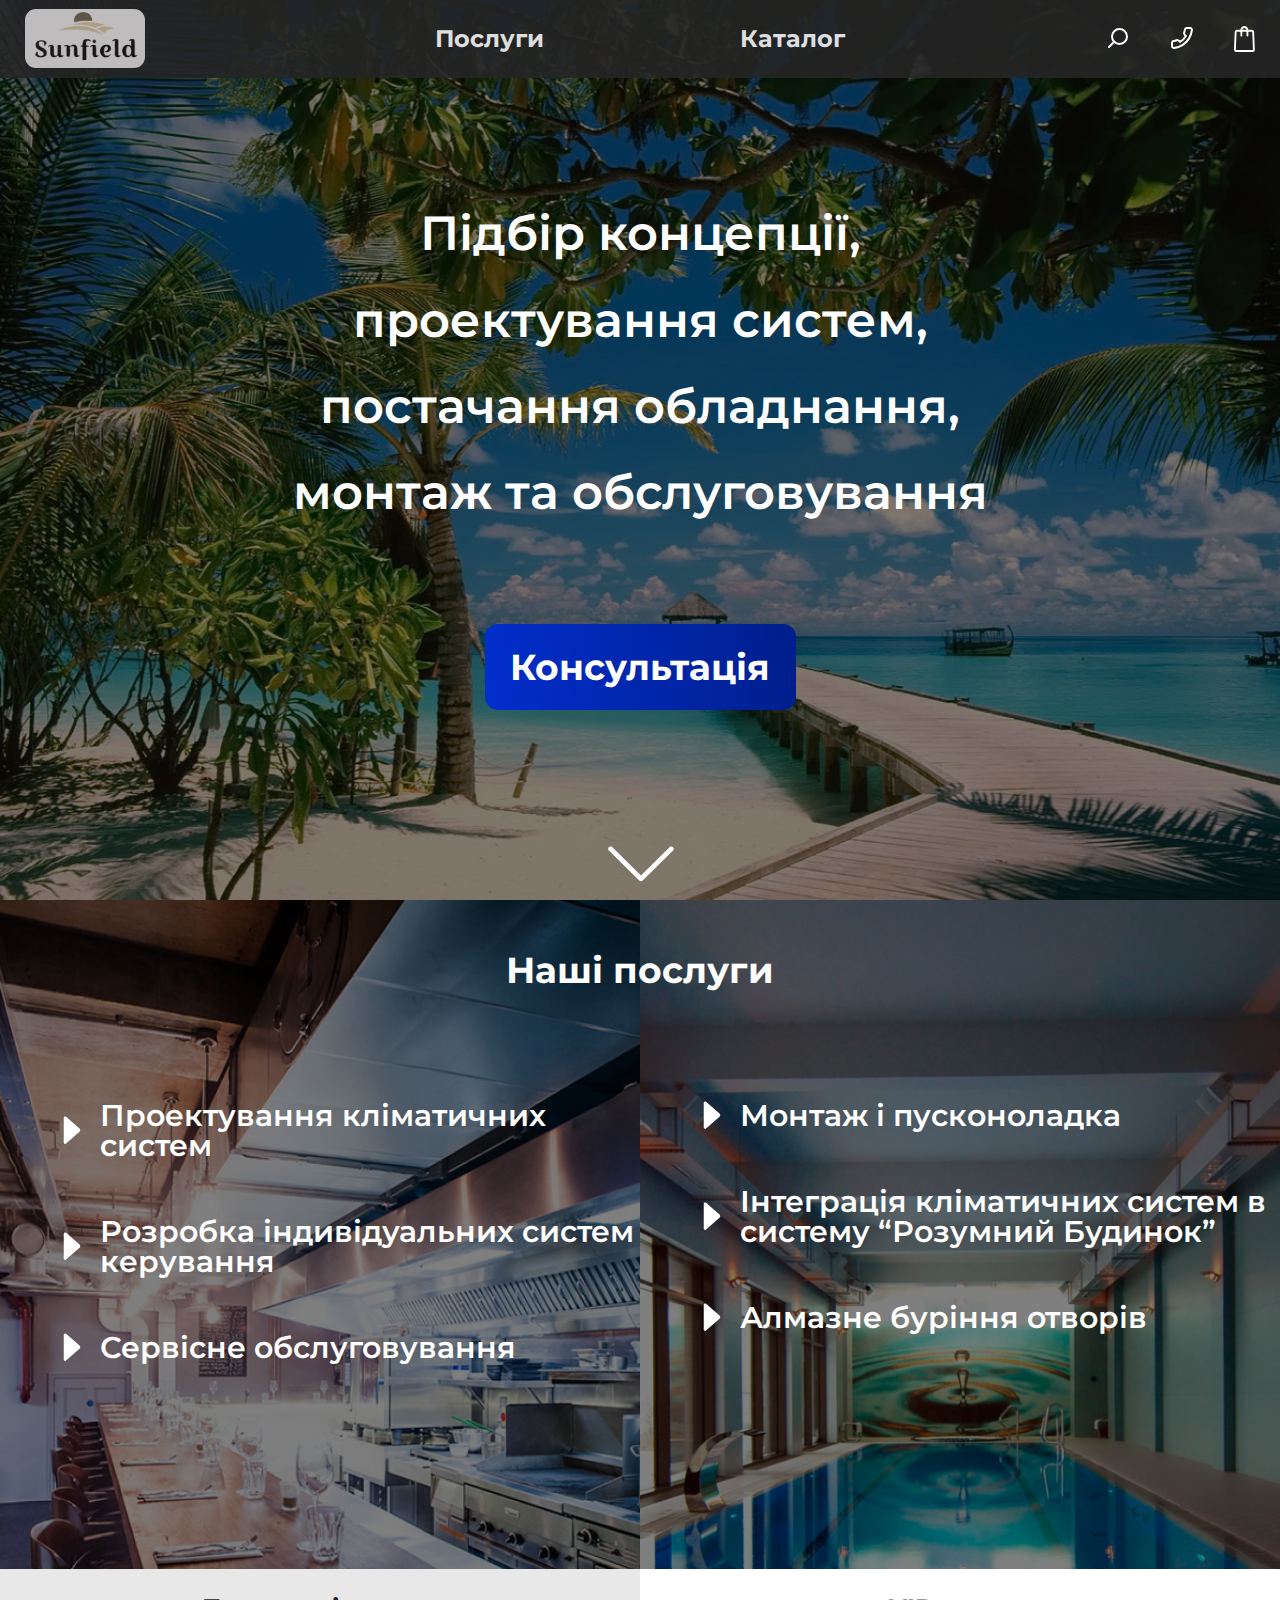
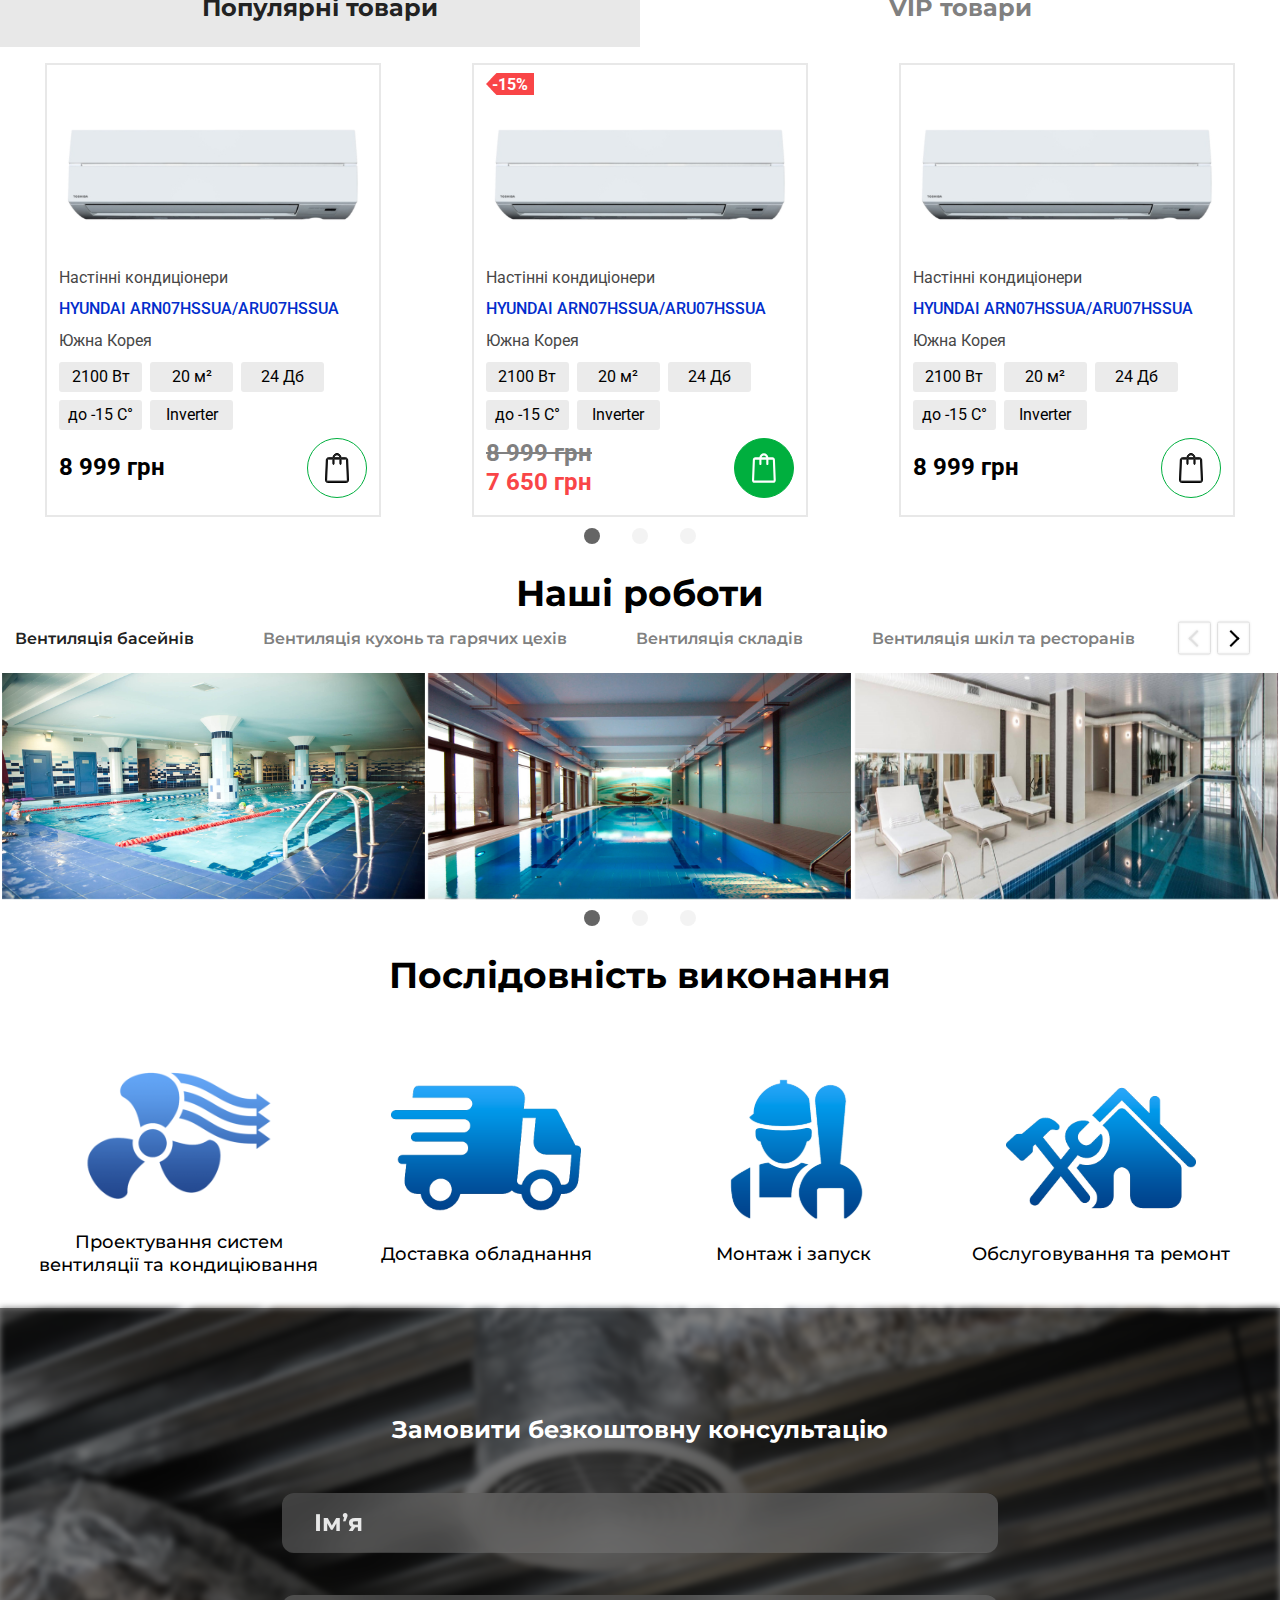
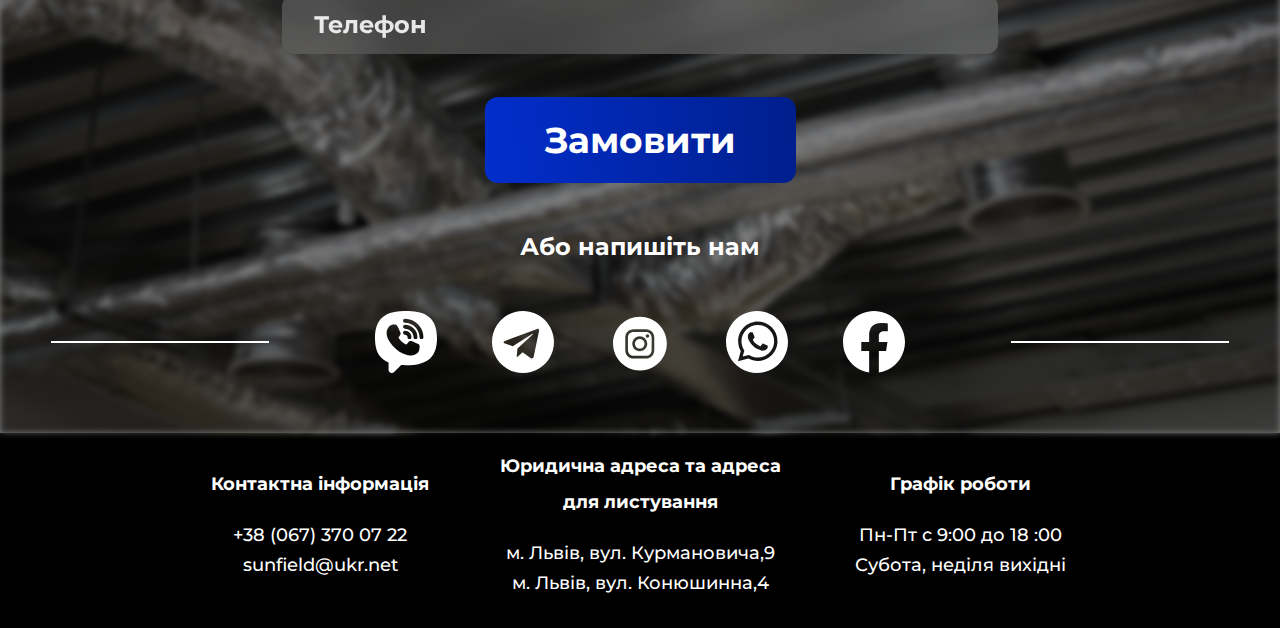
==== index.html @ 90c6f969 "first commit" ====
<!DOCTYPE html>
<html lang="en">
<head>
   <meta charset="UTF-8">
   <meta http-equiv="X-UA-Compatible" content="IE=edge">
   <meta name="viewport" content="width=device-width, initial-scale=1.0">
   <link rel="preconnect" href="https://fonts.googleapis.com">
   <link rel="preconnect" href="https://fonts.gstatic.com" crossorigin>
   <link href="https://fonts.googleapis.com/css2?family=Nunito+Sans:ital,wght@0,400;0,700;0,900;1,800&family=Roboto:wght@400;500;700&display=swap" rel="stylesheet">
   <link href="https://fonts.googleapis.com/css2?family=Montserrat:wght@500;600;700&family=Nunito+Sans:ital,wght@0,400;0,700;0,900;1,800&family=Roboto:wght@400;500;700&display=swap" rel="stylesheet">
   <link rel="stylesheet" href="https://unpkg.com/swiper@8/swiper-bundle.min.css" />
   <link href="/css/bootstrap-grid.min.css" rel="stylesheet">
   <link href="/css/main.css" rel="stylesheet">
  
   
   <title>Document</title>
</head>
<body>
  <div class="main-wrapper">
      <header class="header row no-gutters align-items-center justify-content-between">
         <div class="col">
            <div class="logo"><a href="#"><img src="/ico/logo1.svg" alt=""></a></div>
            <!-- /.logo -->
         </div>
         <!-- /.col -->
         <div class="col">
            <nav class="nav-menu">
               <ul class="menu">
                  <li class="menu-item"><a href="#">Послуги</a></li>
                  <!-- /.menu-item -->
                  <li class="menu-item"><a href="#">Каталог</a></li>
                  <!-- /.menu-item -->
               </ul>
               <!-- /.menu -->
            </nav>
            <!-- /.nav-menu -->
         </div>
         <!-- /.col -->
         <div class="col">
            <div class="icons">
               <div class="search">
                  <!-- <form action="#">
                     <img src="/ico/search_icon.svg" alt="search">
                     <input type="text" name="search" >
                     <button type="submit"><img src="/ico/search_icon.svg" alt="search"></button>
                  </form> -->
                  <img src="/ico/search_icon.svg" alt="search">
               </div>
               
               <div class="phone-link">
                  <img src="/ico/phone_icon.svg" alt="phone" class="img-phone">
                  <div class="phone-info">
                     <a href="tel:+3800673700722">+380 (067) 370 07 22</a>
                     <a href="mailto:sunfield@ukr.net">sunfield@ukr.net</a>
                     <p>м. Львів, вул. Конюшинна 4</p>
                  </div>
               </div> 
               <a href="#"><img src="/ico/shopping_bag_2 (2).svg" alt="bag"></a>
               
            </div>
            <!-- /.icons -->
         </div>
         <!-- /.col -->
        
      </header><!-- /.row align-items-center justify-content-between -->
      <main class="main-block">
         <section class="section1 row no-gutters  justify-content-center">
               <div class="col-12 col-lg-7 block">
                  <h1>Підбір концепції, проектування систем, постачання обладнання, монтаж та обслуговування</h1>
                  <a href="#" id="consult"><button class="btn-blue">Консультація</button>
                     <!-- /.btn-consult --></a>
                  <a href="#" class="arrow"><img src="/ico/arrows_navigation_forward.svg" alt="arrow"></a>
               </div>
               <!-- /.col col-md-6 -->
         </section>
         <section class="section2">
            <div class="row justify-content-center">
               <h2>Наші послуги</h2>
            </div>
            <div class="row no-gutters">
               <div class="col-md-6">
                  <div class="block">
                     <p>Проектування кліматичних систем</p>
                  </div>
                  <div class="block">
                     <p>Розробка індивідуальних систем керування</p>
                  </div>
                  <div class="block">
                     <p>Сервісне обслуговування</p>
                  </div>
               </div>
               <div class="col-md-6">
                  <div class="block">
                     <p>Монтаж і пусконоладка</p>
                  </div>
                  <div class="block">
                     <p>Інтеграція кліматичних систем в систему “Розумний Будинок”</p>
                  </div>
                  <div class="block">
                     <p>Алмазне буріння отворів</p>
                  </div>
               </div>
            </div>
         </section>
         <!--section-slider_product-->
         <section class="section-slider_product">
            <div class="row no-gutters">
               <div class="col-6">
                  <div class="block tabs-slider  _active" data-tab="0">Популярні товари</div>
               </div>
               <div class="col-6">
                  <div class="block tabs-slider" data-tab="1">VIP товари</div>
               </div>
            </div>
            <div class="row no-gutters">
               <div class="col-12">
                     <div  id="slider-pop_product" class="tab-content _active">
                        <div class="slider-product swiper">
                           <div class="swiper-wrapper">
                              <div class="swiper-slide">
                                 <div class="block-product">
                                    <div class="image">
                                       <img src="/img/Rectangle 66.svg" alt="product" class="product-image">
                                       <img src="/img/Rectangle 66hover.svg" alt="product" class="hover-image">
                                    </div>
                                    <!-- /.image -->
                                    <div class="category"><p>Настінні кондиціонери</p></div>
                                    <!-- /.category -->
                                    <a href="#" class="name"><p>HYUNDAI ARN07HSSUA/ARU07HSSUA</p></a>
                                    <!-- /.name -->
                                    <div class="cuntry"><p>Южна Корея</p></div>
                                    <!-- /.cuntry -->
                                    <div class="parametrs">
                                       <div class="param-items"><span>2100 Вт</span></div>
                                       <!-- /.param-items -->
                                       <div class="param-items"><span>20 м²</span></div>
                                       <!-- /.param-items -->
                                       <div class="param-items"><span>24 Дб</span></div>
                                       <!-- /.param-items -->
                                       <div class="param-items"><span>до -15 С°</span></div>
                                       <!-- /.param-items -->
                                       <div class="param-items"><span>Inverter</span></div>
                                       <!-- /.param-items -->
                                    </div>
                                    <!-- /.parametrs -->
                                    <div class="block-product_bottom">
                                       <div class="price"><span>8 999 грн</span></div>
                                       <!-- /.price -->
                                       <div class="cart"><img src="/ico/shopping_bag_2.svg" alt="cart"></div>
                                       <!-- /.cart -->
                                    </div>
                                    <!-- /.block-product_bottom -->
                                 </div>
                                 <!-- /.block-product -->
                              </div>
                              <div class="swiper-slide">
                                 <div class="block-product">
                                    <div class="image">
                                       <img src="/img/Rectangle 66.svg" alt="product" class="product-image">
                                       <img src="/img/Rectangle 66hover.svg" alt="product" class="hover-image">
                                    </div>
                                    <!-- /.image -->
                                    <div class="category"><p>Настінні кондиціонери</p></div>
                                    <!-- /.category -->
                                    <a href="#" class="name"><p>HYUNDAI ARN07HSSUA/ARU07HSSUA</p></a>
                                    <!-- /.name -->
                                    <div class="cuntry"><p>Южна Корея</p></div>
                                    <!-- /.cuntry -->
                                    <div class="parametrs">
                                       <div class="param-items"><span>2100 Вт</span></div>
                                       <!-- /.param-items -->
                                       <div class="param-items"><span>20 м²</span></div>
                                       <!-- /.param-items -->
                                       <div class="param-items"><span>24 Дб</span></div>
                                       <!-- /.param-items -->
                                       <div class="param-items"><span>до -15 С°</span></div>
                                       <!-- /.param-items -->
                                       <div class="param-items"><span>Inverter</span></div>
                                       <!-- /.param-items -->
                                    </div>
                                    <!-- /.parametrs -->
                                    <div class="block-product_bottom">
                                       <div class="price"><span class="old-price">8 999 грн</span>
                                          <span class="new-price">7 650 грн</span></div>
                                       <!-- /.price -->
                                       <div class="cart"  style="background: #00AF3E;"><img src="/ico/shopping_bag_2 (2).svg" alt="cart"></div>
                                       <!-- /.cart -->
                                    </div>
                                    <!-- /.block-product_bottom -->
                                    <div class="label-sale">-15%</div>
                                 </div>
                                 <!-- /.block-product -->
                              </div>
                              <div class="swiper-slide">
                                 <div class="block-product">
                                    <div class="image">
                                       <img src="/img/Rectangle 66.svg" alt="product" class="product-image">
                                       <img src="/img/Rectangle 66hover.svg" alt="product" class="hover-image">
                                    </div>
                                    <!-- /.image -->
                                    <div class="category"><p>Настінні кондиціонери</p></div>
                                    <!-- /.category -->
                                    <a href="#" class="name"><p>HYUNDAI ARN07HSSUA/ARU07HSSUA</p></a>
                                    <!-- /.name -->
                                    <div class="cuntry"><p>Южна Корея</p></div>
                                    <!-- /.cuntry -->
                                    <div class="parametrs">
                                       <div class="param-items"><span>2100 Вт</span></div>
                                       <!-- /.param-items -->
                                       <div class="param-items"><span>20 м²</span></div>
                                       <!-- /.param-items -->
                                       <div class="param-items"><span>24 Дб</span></div>
                                       <!-- /.param-items -->
                                       <div class="param-items"><span>до -15 С°</span></div>
                                       <!-- /.param-items -->
                                       <div class="param-items"><span>Inverter</span></div>
                                       <!-- /.param-items -->
                                    </div>
                                    <!-- /.parametrs -->
                                    <div class="block-product_bottom">
                                       <div class="price"><span>8 999 грн</span></div>
                                       <!-- /.price -->
                                       <div class="cart"><img src="/ico/shopping_bag_2.svg" alt="cart"></div>
                                       <!-- /.cart -->
                                    </div>
                                    <!-- /.block-product_bottom -->
                                 </div>
                                 <!-- /.block-product -->
                              </div>
                              <div class="swiper-slide">
                                 <div class="block-product">
                                    <div class="image">
                                       <img src="/img/Rectangle 66.svg" alt="product" class="product-image">
                                       <img src="/img/Rectangle 66hover.svg" alt="product" class="hover-image">
                                    </div>
                                    <!-- /.image -->
                                    <div class="category"><p>Настінні кондиціонери</p></div>
                                    <!-- /.category -->
                                    <a href="#" class="name"><p>HYUNDAI ARN07HSSUA/ARU07HSSUA</p></a>
                                    <!-- /.name -->
                                    <div class="cuntry"><p>Южна Корея</p></div>
                                    <!-- /.cuntry -->
                                    <div class="parametrs">
                                       <div class="param-items"><span>2100 Вт</span></div>
                                       <!-- /.param-items -->
                                       <div class="param-items"><span>20 м²</span></div>
                                       <!-- /.param-items -->
                                       <div class="param-items"><span>24 Дб</span></div>
                                       <!-- /.param-items -->
                                       <div class="param-items"><span>до -15 С°</span></div>
                                       <!-- /.param-items -->
                                       <div class="param-items"><span>Inverter</span></div>
                                       <!-- /.param-items -->
                                    </div>
                                    <!-- /.parametrs -->
                                    <div class="block-product_bottom">
                                       <div class="price"><span class="old-price">8 999 грн</span>
                                          <span class="new-price">7 650 грн</span></div>
                                       <!-- /.price -->
                                       <div class="cart"  style="background: #00AF3E;"><img src="/ico/shopping_bag_2 (2).svg" alt="cart"></div>
                                       <!-- /.cart -->
                                    </div>
                                    <!-- /.block-product_bottom -->
                                    <div class="label-sale">-15%</div>
                                 </div>
                                 <!-- /.block-product -->
                              </div>
                              <div class="swiper-slide">
                                 <div class="block-product">
                                    <div class="image">
                                       <img src="/img/Rectangle 66.svg" alt="product" class="product-image">
                                       <img src="/img/Rectangle 66hover.svg" alt="product" class="hover-image">
                                    </div>
                                    <!-- /.image -->
                                    <div class="category"><p>Настінні кондиціонери</p></div>
                                    <!-- /.category -->
                                    <a href="#" class="name"><p>HYUNDAI ARN07HSSUA/ARU07HSSUA</p></a>
                                    <!-- /.name -->
                                    <div class="cuntry"><p>Южна Корея</p></div>
                                    <!-- /.cuntry -->
                                    <div class="parametrs">
                                       <div class="param-items"><span>2100 Вт</span></div>
                                       <!-- /.param-items -->
                                       <div class="param-items"><span>20 м²</span></div>
                                       <!-- /.param-items -->
                                       <div class="param-items"><span>24 Дб</span></div>
                                       <!-- /.param-items -->
                                       <div class="param-items"><span>до -15 С°</span></div>
                                       <!-- /.param-items -->
                                       <div class="param-items"><span>Inverter</span></div>
                                       <!-- /.param-items -->
                                    </div>
                                    <!-- /.parametrs -->
                                    <div class="block-product_bottom">
                                       <div class="price"><span>8 999 грн</span></div>
                                       <!-- /.price -->
                                       <div class="cart"><img src="/ico/shopping_bag_2.svg" alt="cart"></div>
                                       <!-- /.cart -->
                                    </div>
                                    <!-- /.block-product_bottom -->
                                 </div>
                                 <!-- /.block-product -->
                              </div>
                              <div class="swiper-slide">
                                 <div class="block-product">
                                    <div class="image">
                                       <img src="/img/Rectangle 66.svg" alt="product" class="product-image">
                                       <img src="/img/Rectangle 66hover.svg" alt="product" class="hover-image">
                                    </div>
                                    <!-- /.image -->
                                    <div class="category"><p>Настінні кондиціонери</p></div>
                                    <!-- /.category -->
                                    <a href="#" class="name"><p>HYUNDAI ARN07HSSUA/ARU07HSSUA</p></a>
                                    <!-- /.name -->
                                    <div class="cuntry"><p>Южна Корея</p></div>
                                    <!-- /.cuntry -->
                                    <div class="parametrs">
                                       <div class="param-items"><span>2100 Вт</span></div>
                                       <!-- /.param-items -->
                                       <div class="param-items"><span>20 м²</span></div>
                                       <!-- /.param-items -->
                                       <div class="param-items"><span>24 Дб</span></div>
                                       <!-- /.param-items -->
                                       <div class="param-items"><span>до -15 С°</span></div>
                                       <!-- /.param-items -->
                                       <div class="param-items"><span>Inverter</span></div>
                                       <!-- /.param-items -->
                                    </div>
                                    <!-- /.parametrs -->
                                    <div class="block-product_bottom">
                                       <div class="price"><span class="old-price">8 999 грн</span>
                                          <span class="new-price">7 650 грн</span></div>
                                       <!-- /.price -->
                                       <div class="cart"  style="background: #00AF3E;"><img src="/ico/shopping_bag_2 (2).svg" alt="cart"></div>
                                       <!-- /.cart -->
                                    </div>
                                    <!-- /.block-product_bottom -->
                                    <div class="label-sale">-15%</div>
                                 </div>
                                 <!-- /.block-product -->
                              </div>
                              <div class="swiper-slide">
                                 <div class="block-product">
                                    <div class="image">
                                       <img src="/img/Rectangle 66.svg" alt="product" class="product-image">
                                       <img src="/img/Rectangle 66hover.svg" alt="product" class="hover-image">
                                    </div>
                                    <!-- /.image -->
                                    <div class="category"><p>Настінні кондиціонери</p></div>
                                    <!-- /.category -->
                                    <a href="#" class="name"><p>HYUNDAI ARN07HSSUA/ARU07HSSUA</p></a>
                                    <!-- /.name -->
                                    <div class="cuntry"><p>Южна Корея</p></div>
                                    <!-- /.cuntry -->
                                    <div class="parametrs">
                                       <div class="param-items"><span>2100 Вт</span></div>
                                       <!-- /.param-items -->
                                       <div class="param-items"><span>20 м²</span></div>
                                       <!-- /.param-items -->
                                       <div class="param-items"><span>24 Дб</span></div>
                                       <!-- /.param-items -->
                                       <div class="param-items"><span>до -15 С°</span></div>
                                       <!-- /.param-items -->
                                       <div class="param-items"><span>Inverter</span></div>
                                       <!-- /.param-items -->
                                    </div>
                                    <!-- /.parametrs -->
                                    <div class="block-product_bottom">
                                       <div class="price"><span>8 999 грн</span></div>
                                       <!-- /.price -->
                                       <div class="cart"><img src="/ico/shopping_bag_2.svg" alt="cart"></div>
                                       <!-- /.cart -->
                                    </div>
                                    <!-- /.block-product_bottom -->
                                 </div>
                                 <!-- /.block-product -->
                              </div>
                              <div class="swiper-slide">
                                 <div class="block-product">
                                    <div class="image">
                                       <img src="/img/Rectangle 66.svg" alt="product" class="product-image">
                                       <img src="/img/Rectangle 66hover.svg" alt="product" class="hover-image">
                                    </div>
                                    <!-- /.image -->
                                    <div class="category"><p>Настінні кондиціонери</p></div>
                                    <!-- /.category -->
                                    <a href="#" class="name"><p>HYUNDAI ARN07HSSUA/ARU07HSSUA</p></a>
                                    <!-- /.name -->
                                    <div class="cuntry"><p>Южна Корея</p></div>
                                    <!-- /.cuntry -->
                                    <div class="parametrs">
                                       <div class="param-items"><span>2100 Вт</span></div>
                                       <!-- /.param-items -->
                                       <div class="param-items"><span>20 м²</span></div>
                                       <!-- /.param-items -->
                                       <div class="param-items"><span>24 Дб</span></div>
                                       <!-- /.param-items -->
                                       <div class="param-items"><span>до -15 С°</span></div>
                                       <!-- /.param-items -->
                                       <div class="param-items"><span>Inverter</span></div>
                                       <!-- /.param-items -->
                                    </div>
                                    <!-- /.parametrs -->
                                    <div class="block-product_bottom">
                                       <div class="price"><span class="old-price">8 999 грн</span>
                                          <span class="new-price">7 650 грн</span></div>
                                       <!-- /.price -->
                                       <div class="cart"  style="background: #00AF3E;"><img src="/ico/shopping_bag_2 (2).svg" alt="cart"></div>
                                       <!-- /.cart -->
                                    </div>
                                    <!-- /.block-product_bottom -->
                                    <div class="label-sale">-15%</div>
                                 </div>
                                 <!-- /.block-product -->
                              </div>
                           </div>
                           <div class="swiper-pagination"></div>
                        </div>
                        <!-- slider swiper -->
                  </div>
               </div>
               <div class="col-12">
                  <div  id="slider-vip_product" class="tab-content">
                     <div class="slider-product_vip swiper">                          
                        <div class="swiper-wrapper">
                                 <div class="swiper-slide">
                                    <div class="block-product">
                                       <div class="image">
                                          <img src="/img/Rectangle 66.svg" alt="product" class="product-image">
                                          <img src="/img/Rectangle 66hover.svg" alt="product" class="hover-image">
                                       </div>
                                       <!-- /.image -->
                                       <div class="category"><p>Настінні кондиціонери</p></div>
                                       <!-- /.category -->
                                       <a href="#" class="name"><p>HYUNDAI ARN07HSSUA/ARU07HSSUA</p></a>
                                       <!-- /.name -->
                                       <div class="cuntry"><p>Южна Корея</p></div>
                                       <!-- /.cuntry -->
                                       <div class="parametrs">
                                          <div class="param-items"><span>2100 Вт</span></div>
                                          <!-- /.param-items -->
                                          <div class="param-items"><span>20 м²</span></div>
                                          <!-- /.param-items -->
                                          <div class="param-items"><span>24 Дб</span></div>
                                          <!-- /.param-items -->
                                          <div class="param-items"><span>до -15 С°</span></div>
                                          <!-- /.param-items -->
                                          <div class="param-items"><span>Inverter</span></div>
                                          <!-- /.param-items -->
                                       </div>
                                       <!-- /.parametrs -->
                                       <div class="block-product_bottom">
                                          <div class="price"><span>8 999 грн</span></div>
                                          <!-- /.price -->
                                          <div class="cart"><img src="/ico/shopping_bag_2.svg" alt="cart"></div>
                                          <!-- /.cart -->
                                       </div>
                                       <!-- /.block-product_bottom -->
                                       <div class="label-vip">V.I.P</div>
                                    </div>
                                    <!-- /.block-product -->
                                 </div>
                                 <div class="swiper-slide">
                                    <div class="block-product">
                                       <div class="image">
                                          <img src="/img/Rectangle 66.svg" alt="product" class="product-image">
                                          <img src="/img/Rectangle 66hover.svg" alt="product" class="hover-image">
                                       </div>
                                       <!-- /.image -->
                                       <div class="category"><p>Настінні кондиціонери</p></div>
                                       <!-- /.category -->
                                       <a href="#" class="name"><p>HYUNDAI ARN07HSSUA/ARU07HSSUA</p></a>
                                       <!-- /.name -->
                                       <div class="cuntry"><p>Южна Корея</p></div>
                                       <!-- /.cuntry -->
                                       <div class="parametrs">
                                          <div class="param-items"><span>2100 Вт</span></div>
                                          <!-- /.param-items -->
                                          <div class="param-items"><span>20 м²</span></div>
                                          <!-- /.param-items -->
                                          <div class="param-items"><span>24 Дб</span></div>
                                          <!-- /.param-items -->
                                          <div class="param-items"><span>до -15 С°</span></div>
                                          <!-- /.param-items -->
                                          <div class="param-items"><span>Inverter</span></div>
                                          <!-- /.param-items -->
                                       </div>
                                       <!-- /.parametrs -->
                                       <div class="block-product_bottom">
                                          <div class="price"><span>8 999 грн</span></div>
                                          <!-- /.price -->
                                          <div class="cart"><img src="/ico/shopping_bag_2.svg" alt="cart"></div>
                                          <!-- /.cart -->
                                       </div>
                                       <!-- /.block-product_bottom -->
                                       <div class="label-vip">V.I.P</div>
                                    </div>
                                    <!-- /.block-product -->
                                 </div>
                                 <div class="swiper-slide">
                                    <div class="block-product">
                                       <div class="image">
                                          <img src="/img/Rectangle 66.svg" alt="product" class="product-image">
                                          <img src="/img/Rectangle 66hover.svg" alt="product" class="hover-image">
                                       </div>
                                       <!-- /.image -->
                                       <div class="category"><p>Настінні кондиціонери</p></div>
                                       <!-- /.category -->
                                       <a href="#" class="name"><p>HYUNDAI ARN07HSSUA/ARU07HSSUA</p></a>
                                       <!-- /.name -->
                                       <div class="cuntry"><p>Южна Корея</p></div>
                                       <!-- /.cuntry -->
                                       <div class="parametrs">
                                          <div class="param-items"><span>2100 Вт</span></div>
                                          <!-- /.param-items -->
                                          <div class="param-items"><span>20 м²</span></div>
                                          <!-- /.param-items -->
                                          <div class="param-items"><span>24 Дб</span></div>
                                          <!-- /.param-items -->
                                          <div class="param-items"><span>до -15 С°</span></div>
                                          <!-- /.param-items -->
                                          <div class="param-items"><span>Inverter</span></div>
                                          <!-- /.param-items -->
                                       </div>
                                       <!-- /.parametrs -->
                                       <div class="block-product_bottom">
                                          <div class="price"><span>8 999 грн</span></div>
                                          <!-- /.price -->
                                          <div class="cart"><img src="/ico/shopping_bag_2.svg" alt="cart"></div>
                                          <!-- /.cart -->
                                       </div>
                                       <!-- /.block-product_bottom -->
                                       <div class="label-vip">V.I.P</div>
                                    </div>
                                    <!-- /.block-product -->
                                 </div>
                                 <div class="swiper-slide">
                                    <div class="block-product">
                                       <div class="image">
                                          <img src="/img/Rectangle 66.svg" alt="product" class="product-image">
                                          <img src="/img/Rectangle 66hover.svg" alt="product" class="hover-image">
                                       </div>
                                       <!-- /.image -->
                                       <div class="category"><p>Настінні кондиціонери</p></div>
                                       <!-- /.category -->
                                       <a href="#" class="name"><p>HYUNDAI ARN07HSSUA/ARU07HSSUA</p></a>
                                       <!-- /.name -->
                                       <div class="cuntry"><p>Южна Корея</p></div>
                                       <!-- /.cuntry -->
                                       <div class="parametrs">
                                          <div class="param-items"><span>2100 Вт</span></div>
                                          <!-- /.param-items -->
                                          <div class="param-items"><span>20 м²</span></div>
                                          <!-- /.param-items -->
                                          <div class="param-items"><span>24 Дб</span></div>
                                          <!-- /.param-items -->
                                          <div class="param-items"><span>до -15 С°</span></div>
                                          <!-- /.param-items -->
                                          <div class="param-items"><span>Inverter</span></div>
                                          <!-- /.param-items -->
                                       </div>
                                       <!-- /.parametrs -->
                                       <div class="block-product_bottom">
                                          <div class="price"><span>8 999 грн</span></div>
                                          <!-- /.price -->
                                          <div class="cart"><img src="/ico/shopping_bag_2.svg" alt="cart"></div>
                                          <!-- /.cart -->
                                       </div>
                                       <!-- /.block-product_bottom -->
                                       <div class="label-vip">V.I.P</div>
                                    </div>
                                    <!-- /.block-product -->
                                 </div>
                                 <div class="swiper-slide">
                                    <div class="block-product">
                                       <div class="image">
                                          <img src="/img/Rectangle 66.svg" alt="product" class="product-image">
                                          <img src="/img/Rectangle 66hover.svg" alt="product" class="hover-image">
                                       </div>
                                       <!-- /.image -->
                                       <div class="category"><p>Настінні кондиціонери</p></div>
                                       <!-- /.category -->
                                       <a href="#" class="name"><p>HYUNDAI ARN07HSSUA/ARU07HSSUA</p></a>
                                       <!-- /.name -->
                                       <div class="cuntry"><p>Южна Корея</p></div>
                                       <!-- /.cuntry -->
                                       <div class="parametrs">
                                          <div class="param-items"><span>2100 Вт</span></div>
                                          <!-- /.param-items -->
                                          <div class="param-items"><span>20 м²</span></div>
                                          <!-- /.param-items -->
                                          <div class="param-items"><span>24 Дб</span></div>
                                          <!-- /.param-items -->
                                          <div class="param-items"><span>до -15 С°</span></div>
                                          <!-- /.param-items -->
                                          <div class="param-items"><span>Inverter</span></div>
                                          <!-- /.param-items -->
                                       </div>
                                       <!-- /.parametrs -->
                                       <div class="block-product_bottom">
                                          <div class="price"><span>8 999 грн</span></div>
                                          <!-- /.price -->
                                          <div class="cart"><img src="/ico/shopping_bag_2.svg" alt="cart"></div>
                                          <!-- /.cart -->
                                       </div>
                                       <!-- /.block-product_bottom -->
                                       <div class="label-vip">V.I.P</div>
                                    </div>
                                    <!-- /.block-product -->
                                 </div>
                                 <div class="swiper-slide">
                                    <div class="block-product">
                                       <div class="image">
                                          <img src="/img/Rectangle 66.svg" alt="product" class="product-image">
                                          <img src="/img/Rectangle 66hover.svg" alt="product" class="hover-image">
                                       </div>
                                       <!-- /.image -->
                                       <div class="category"><p>Настінні кондиціонери</p></div>
                                       <!-- /.category -->
                                       <a href="#" class="name"><p>HYUNDAI ARN07HSSUA/ARU07HSSUA</p></a>
                                       <!-- /.name -->
                                       <div class="cuntry"><p>Южна Корея</p></div>
                                       <!-- /.cuntry -->
                                       <div class="parametrs">
                                          <div class="param-items"><span>2100 Вт</span></div>
                                          <!-- /.param-items -->
                                          <div class="param-items"><span>20 м²</span></div>
                                          <!-- /.param-items -->
                                          <div class="param-items"><span>24 Дб</span></div>
                                          <!-- /.param-items -->
                                          <div class="param-items"><span>до -15 С°</span></div>
                                          <!-- /.param-items -->
                                          <div class="param-items"><span>Inverter</span></div>
                                          <!-- /.param-items -->
                                       </div>
                                       <!-- /.parametrs -->
                                       <div class="block-product_bottom">
                                          <div class="price"><span>8 999 грн</span></div>
                                          <!-- /.price -->
                                          <div class="cart"><img src="/ico/shopping_bag_2.svg" alt="cart"></div>
                                          <!-- /.cart -->
                                       </div>
                                       <!-- /.block-product_bottom -->
                                       <div class="label-vip">V.I.P</div>
                                    </div>
                                    <!-- /.block-product -->
                                 </div>
                                 <div class="swiper-slide">
                                    <div class="block-product">
                                       <div class="image">
                                          <img src="/img/Rectangle 66.svg" alt="product" class="product-image">
                                          <img src="/img/Rectangle 66hover.svg" alt="product" class="hover-image">
                                       </div>
                                       <!-- /.image -->
                                       <div class="category"><p>Настінні кондиціонери</p></div>
                                       <!-- /.category -->
                                       <a href="#" class="name"><p>HYUNDAI ARN07HSSUA/ARU07HSSUA</p></a>
                                       <!-- /.name -->
                                       <div class="cuntry"><p>Южна Корея</p></div>
                                       <!-- /.cuntry -->
                                       <div class="parametrs">
                                          <div class="param-items"><span>2100 Вт</span></div>
                                          <!-- /.param-items -->
                                          <div class="param-items"><span>20 м²</span></div>
                                          <!-- /.param-items -->
                                          <div class="param-items"><span>24 Дб</span></div>
                                          <!-- /.param-items -->
                                          <div class="param-items"><span>до -15 С°</span></div>
                                          <!-- /.param-items -->
                                          <div class="param-items"><span>Inverter</span></div>
                                          <!-- /.param-items -->
                                       </div>
                                       <!-- /.parametrs -->
                                       <div class="block-product_bottom">
                                          <div class="price"><span>8 999 грн</span></div>
                                          <!-- /.price -->
                                          <div class="cart"><img src="/ico/shopping_bag_2.svg" alt="cart"></div>
                                          <!-- /.cart -->
                                       </div>
                                       <!-- /.block-product_bottom -->
                                       <div class="label-vip">V.I.P</div>
                                    </div>
                                    <!-- /.block-product -->
                                 </div>
                                 <div class="swiper-slide">
                                    <div class="block-product">
                                       <div class="image">
                                          <img src="/img/Rectangle 66.svg" alt="product" class="product-image">
                                          <img src="/img/Rectangle 66hover.svg" alt="product" class="hover-image">
                                       </div>
                                       <!-- /.image -->
                                       <div class="category"><p>Настінні кондиціонери</p></div>
                                       <!-- /.category -->
                                       <a href="#" class="name"><p>HYUNDAI ARN07HSSUA/ARU07HSSUA</p></a>
                                       <!-- /.name -->
                                       <div class="cuntry"><p>Южна Корея</p></div>
                                       <!-- /.cuntry -->
                                       <div class="parametrs">
                                          <div class="param-items"><span>2100 Вт</span></div>
                                          <!-- /.param-items -->
                                          <div class="param-items"><span>20 м²</span></div>
                                          <!-- /.param-items -->
                                          <div class="param-items"><span>24 Дб</span></div>
                                          <!-- /.param-items -->
                                          <div class="param-items"><span>до -15 С°</span></div>
                                          <!-- /.param-items -->
                                          <div class="param-items"><span>Inverter</span></div>
                                          <!-- /.param-items -->
                                       </div>
                                       <!-- /.parametrs -->
                                       <div class="block-product_bottom">
                                          <div class="price"><span>8 999 грн</span></div>
                                          <!-- /.price -->
                                          <div class="cart"><img src="/ico/shopping_bag_2.svg" alt="cart"></div>
                                          <!-- /.cart -->
                                       </div>
                                       <!-- /.block-product_bottom -->
                                       <div class="label-vip">V.I.P</div>
                                    </div>
                                    <!-- /.block-product -->
                                 </div>
                                 
                        </div>
                        <div class="swiper-pagination"></div>
                     </div>
                     <!-- slider swiper -->
                  </div>
               </div>
            </div>
         </section>
         <!-- /.section-slider_product -->

         <!-- .section-slider_images -->
         <section class="section-slider_images">
            <div class="row no-gutters justify-content-center">
               <h2>Наші роботи</h2>
            </div>
            <div class="row">
               <div class="col-12">
                  <div class="block">
                     <div class="tabs">
                        <div class="tabs-item _active"  data-tab="0">
                           Вентиляція басейнів
                        </div>
                        <div class="tabs-item" data-tab="1">
                           Вентиляція кухонь та гарячих цехів
                        </div>
                        <div class="tabs-item" data-tab="2">
                           Вентиляція складів
                        </div>
                        <div class="tabs-item" data-tab="3">
                           Вентиляція шкіл та ресторанів
                        </div>
                     </div>                  
                     <!-- .tabs -->
                     <div class="block-arrow">
                        <div class="tabs-button-prev">
                           <div class="arrow-prev no_active"></div>
                        </div>
                        <div class="tabs-button-next">
                           <div class="arrow-next"></div>
                        </div>                          
                     </div>
                     <!-- block-arrow -->
                  </div>
                  <!-- /.block -->
               </div>
            </div>
            <!-- /.row -->
           <div class="row no-gutters justify-content-center">
              <div class="col-12">
                  <div class="slider swiper">
                     <div class="swiper-wrapper">
                        <div class="swiper-slide">
                         <img src="/img/pool 1.jpg" alt="img">  
                        </div>
                        <div class="swiper-slide">
                          <img src="/img/28_7vvz.jpg" alt="img">
                        </div>
                        <div class="swiper-slide">
                           <img src="/img/28497ba071710a227fe8f32655fee758 1.jpg" alt="img">
                        </div>
                        <div class="swiper-slide">
                           <img src="/img/pool 1.jpg" alt="img">
                        </div>
                        <div class="swiper-slide">
                           <img src="/img/28_7vvz.jpg" alt="img">
                        </div>
                        <div class="swiper-slide">
                           <img src="/img/28497ba071710a227fe8f32655fee758 1.jpg" alt="img">
                        </div>
                        <div class="swiper-slide">
                           <img src="/img/pool 1.jpg" alt="img">
                        </div>
                        <div class="swiper-slide">
                           <img src="/img/28_7vvz.jpg" alt="img">
                        </div>
                        <div class="swiper-slide">
                           <img src="/img/28497ba071710a227fe8f32655fee758 1.jpg" alt="img">
                        </div>
                        <!-- <div class="swiper-button-prev"></div>
                        <div class="swiper-button-next"></div> -->
                        
                     </div>
                     <div class="swiper-pagination"></div>
                  </div>
                  <!-- slider swiper -->
              </div>
           </div>
         </section>
         <!-- /.section-slider_images -->
         <section class="section-algoritm">
            <div class="row no-gutters justify-content-center">
               <h2>Послідовність виконання</h2>
            </div>
            <!-- /.row no-gutters -->
            <row class="row no-gutters align-items-center justify-content-between">
               <div class="col-6 col-md-3">
                  <div class="block">
                     <img src="/ico/icon_2_15.svg" alt="img1">
                     <p>Проектування систем вентиляції та кондиціювання</p>
                  </div>
                  <!-- /.block -->
               </div>
               <!-- /.col-3 col-md-6 -->
               <div class="col-6 col-md-3">
                  <div class="block">
                     <img src="/ico/pngegg 2.svg " alt="img2">
                     <p>Доставка обладнання</p>
                  </div>
                  <!-- /.block -->
               </div>
               <!-- /.col-3 col-md-6 -->
               <div class="col-6 col-md-3">
                  <div class="block">
                     <img src="/ico/ciefmontage-e1464088837346 1.svg" alt="img3">
                     <p>Монтаж і запуск</p>
                  </div>
                  <!-- /.block -->
               </div>
               <!-- /.col-3 col-md-6 -->
               <div class="col-6 col-md-3">
                  <div class="block">
                     <img src="/ico/pngegg (2) 1.svg" alt="img4">
                     <p>Обслуговування та ремонт</p>
                  </div>
                  <!-- /.block -->
               </div>
               <!-- /.col-3 col-md-6 -->
            </row>
            <!-- /.no-gutters -->
         </section>
         <!-- /.section-algoritm -->

         <section class="section-form_consult">
            <form action="#" class="consultation">
               <div class="row no-gutters  justify-content-center">
                  <div class="col-10 col-sm-6">
                     <h3>Замовити безкоштовну консультацію</h3>
                  </div>
               </div>
               <div class="row justify-content-center">
                  <div class="col-12 col-sm-7">
                     <input type="text" class="input" placeholder="Ім’я">
                  </div>
               </div>
               <div class="row justify-content-center">
                  <div class="col-12 col-sm-7">
                     <input type="text" class="input" placeholder="Телефон" onfocus="this.placeholder='+380 99 999 99 99'" id="phone">
                  </div>
               </div>
               <div class="row justify-content-center">
                  <div class="col-12 col-sm-7">
                     <input type="submit" class="btn-blue" value="Замовити">
                  </div>
               </div>
               <div class="row no-gutters  justify-content-center">
                  <h3>Або напишіть нам</h3>
               </div>
               <div class="row no-gutters justify-content-center">
                  <div class="col-12">
                     <a href="#"><img src="/ico/6622825_app_chat_social_viber_icon 1.svg" alt="soc-ico"></a>
                     <a href="#"><img src="/ico/7693324_telegram_social media_logo_messenger_icon.svg" alt="soc-ico"></a>
                     <a href="#"><img src="/ico/1161954_instagram_icon.svg" alt="soc-ico"></a>
                     <a href="#"><img src="/ico/5279121_call_chat_messenger_whatsapp_whatsapp logo_icon.svg" alt="soc-ico"></a>
                     <a href="#"><img src="/ico/5279111_network_fb_social media_facebook_facebook logo_icon 1.svg" alt="soc-ico"></a>
                  </div>
               </div>
            </form>
            <!-- /.consultation -->
           
         </section>
         <!-- /.section-form_consult -->
      </main>
      

      <footer class="footer row no-gutters align-items-center justify-content-center">
         <div class="col-7 col-md-3  block">
            
            <h3>Контактна інформація</h3><br>
            <div  class="block-info">
               <a href="tel:+380673700722">+38 (067) 370 07 22</a>
               <a href="mailto:sunfield@ukr.net">sunfield@ukr.net</a>
            </div>
            </div>
         <div class="col-7 col-md-3 block">
            <h3>Юридична адреса та адреса для листування </h3><br>
            <div class="block-info">
               <p>м. Львів, вул. Курмановича,9</p>
               <p>м. Львів, вул. Конюшинна,4</p>
            </div>
         </div>
         <div class="col-7 col-md-3 block">
            <h3>Графік роботи</h3><br>
            <div class="block-info">
               <p>Пн-Пт с 9:00 до 18 :00</p>
               <p>Субота, неділя вихідні</p>
            </div>
         </div>
      </footer>
  </div>
   <script src="/js/tabs.js"></script>   
   <script src="https://unpkg.com/swiper@8/swiper-bundle.min.js"></script>
   <script src="/js/slider.js"></script>
</body>
</html>
---- css/main.css ----
@charset "UTF-8";
/*обнуление*/
*,
*::before,
*::after {
  padding: 0;
  margin: 0;
  border: 0;
  -webkit-box-sizing: border-box;
          box-sizing: border-box;
}

a {
  text-decoration: none;
}

ul,
ol,
li {
  list-style: none;
}

img {
  vertical-align: top;
}

h1, h2, h3, h4, h5, h6 {
  font-weight: inherit;
  font-size: inherit;
}

html,
body {
  height: 100%;
  line-height: 1;
  font-size: 14px;
}

@font-face {
  font-family: 'SF Pro Display';
  src: url("/fonts/SFProDisplay-Regular.eot");
  src: local("/fonts/SF Pro Display Regular"), local("/fonts/SFProDisplay-Regular"), url("/fonts/SFProDisplay-Regular.eot?#iefix") format("embedded-opentype"), url("/fonts/SFProDisplay-Regular.woff2") format("woff2"), url("/fonts/SFProDisplay-Regular.woff") format("woff"), url("/fonts/SFProDisplay-Regular.ttf") format("truetype");
  font-weight: normal;
  font-style: normal;
}

html, body {
  height: 100%;
  line-height: 1;
}

h2 {
  font-family: 'Montserrat',sans-serif;
  font-size: 36px;
  font-style: normal;
  font-weight: 700;
  line-height: 2;
  letter-spacing: 0em;
  text-align: center;
}

.main-wrapper {
  min-height: 100%;
  display: -webkit-box;
  display: -ms-flexbox;
  display: flex;
  -webkit-box-orient: vertical;
  -webkit-box-direction: normal;
      -ms-flex-direction: column;
          flex-direction: column;
  margin: 0 auto;
  position: relative;
}

.main-block {
  -webkit-box-flex: 1;
      -ms-flex: 1 1 auto;
          flex: 1 1 auto;
  min-width: 0;
}

.row {
  margin: 0;
}

.btn-blue {
  height: 86px;
  width: 311px;
  background: linear-gradient(86.33deg, #022ECC 0%, #001F8D 98.8%);
  color: #ffffff;
  font-family: 'Montserrat', sans-serif;
  font-weight: 700;
  line-height: 2;
  border-radius: 13px;
  cursor: pointer;
}

.btn-blue:hover {
  -webkit-box-shadow: 0px 4px 7px rgba(0, 0, 0, 0.25), 0px 0px 57px rgba(5, 54, 227, 0.55), inset 0px 0px 9px rgba(0, 0, 0, 0.25);
          box-shadow: 0px 4px 7px rgba(0, 0, 0, 0.25), 0px 0px 57px rgba(5, 54, 227, 0.55), inset 0px 0px 9px rgba(0, 0, 0, 0.25);
  color: rgba(255, 255, 255, 0.5);
  -webkit-transition: all 1s ease;
  transition: all 1s ease;
}

.btn-blue:not(:hover) {
  -webkit-transition: all 1s ease;
  transition: all 1s ease;
}

/*-------------------------header--------------------------------------------*/
.header {
  font-family: 'Montserrat', sans-serif;
  min-height: 78px;
  position: absolute;
  top: 0;
  left: 0;
  background-color: rgba(37, 37, 37, 0.9);
  width: 100%;
  padding: 0 25px;
  z-index: 3;
}

.header .logo {
  width: 120px;
  height: 60px;
}

.header .logo img {
  display: block;
  width: 100%;
}

.header .nav-menu .menu {
  display: -webkit-box;
  display: -ms-flexbox;
  display: flex;
  -webkit-box-pack: justify;
      -ms-flex-pack: justify;
          justify-content: space-between;
}

.header .nav-menu .menu .menu-item a {
  font-size: 24px;
  line-height: 1.3;
  font-weight: 700;
  color: #DEDEDE;
}

.header .icons {
  display: -webkit-box;
  display: -ms-flexbox;
  display: flex;
  -webkit-box-pack: end;
      -ms-flex-pack: end;
          justify-content: flex-end;
}

.header .icons img {
  margin-left: 40px;
}

.header .icons .phone-link {
  font-size: 14px;
  font-style: normal;
  font-weight: 500;
  line-height: 1.2;
  letter-spacing: 0em;
  text-align: left;
  position: relative;
  cursor: pointer;
}

.header .icons .phone-link .phone-info {
  position: absolute;
  display: -webkit-box;
  display: -ms-flexbox;
  display: flex;
  -webkit-box-orient: vertical;
  -webkit-box-direction: normal;
      -ms-flex-direction: column;
          flex-direction: column;
  -webkit-box-pack: space-evenly;
      -ms-flex-pack: space-evenly;
          justify-content: space-evenly;
  -webkit-box-align: center;
      -ms-flex-align: center;
          align-items: center;
  width: 210px;
  height: 96px;
  color: #ffffff;
  background-color: #000000;
  border-radius: 2px;
  -webkit-transform: translate(55%, 0);
          transform: translate(55%, 0);
  right: 50%;
  margin-top: 50px;
  visibility: hidden;
  opacity: 0;
}

.header .icons .phone-link .phone-info::after {
  content: '';
  position: absolute;
  border: 0 solid transparent;
  border-width: 0px 15px 10px 15px;
  border-bottom-color: #000000;
  bottom: 100%;
  left: 50%;
  -webkit-transform: translate(-50%, 0);
          transform: translate(-50%, 0);
}

.header .icons .phone-link .phone-info a {
  color: #ffffff;
}

.header .icons .phone-link:hover .phone-info {
  visibility: visible;
  opacity: 1;
  -webkit-transition: all 1s ease;
  transition: all 1s ease;
  margin-top: 10px;
}

.header .icons .phone-link:not(:hover) .phone-info {
  -webkit-transition: all 1s ease;
  transition: all 1s ease;
}

/*------------------------------------footer---------------------------------*/
.footer {
  background-color: #000000;
  color: #ffffff;
  padding: 15px 0;
  font-size: 18px;
}

.footer .block {
  display: -webkit-box;
  display: -ms-flexbox;
  display: flex;
  -webkit-box-orient: vertical;
  -webkit-box-direction: normal;
      -ms-flex-direction: column;
          flex-direction: column;
  -webkit-box-pack: center;
      -ms-flex-pack: center;
          justify-content: center;
  -webkit-box-align: center;
      -ms-flex-align: center;
          align-items: center;
  text-align: center;
}

.footer .block .block-info {
  margin-bottom: 1rem;
}

.footer .block h3, .footer .block p, .footer .block a {
  font-family: 'Montserrat',sans-serif;
  font-weight: 700;
  line-height: 2;
}

.footer .block p, .footer .block a {
  display: block;
  font-weight: 500;
  color: #ffffff;
  line-height: 1.7;
}

/*-------------------------------------section1------------------------------*/
.section1 {
  background: #373737 url("/img/maldivi 1.jpg") 0 0/100% 100% no-repeat;
  min-height: 900px;
  position: relative;
  z-index: 2;
  color: #ffffff;
}

.section1::before {
  content: '';
  display: block;
  position: absolute;
  right: 0;
  top: 0;
  width: 100%;
  height: 100%;
  background-color: rgba(0, 0, 0, 0.5);
  z-index: 0;
}

.section1 .block {
  display: -webkit-box;
  display: -ms-flexbox;
  display: flex;
  -webkit-box-orient: vertical;
  -webkit-box-direction: normal;
      -ms-flex-direction: column;
          flex-direction: column;
  -webkit-box-pack: center;
      -ms-flex-pack: center;
          justify-content: center;
  -webkit-box-align: center;
      -ms-flex-align: center;
          align-items: center;
  position: relative;
}

.section1 .block .btn-blue {
  font-size: 36px;
  width: 311px;
  height: 86px;
}

.section1 .block .arrow {
  position: absolute;
  bottom: 0;
}

.section1 h1 {
  font-family: Montserrat;
  font-size: 48px;
  font-style: normal;
  font-weight: 600;
  line-height: 1.8;
  letter-spacing: 0em;
  text-align: center;
  margin-bottom: 88px;
}

/*-------------------------------------section2------------------------------*/
.section2 {
  background: url("/img/Rectangle 63.jpg") top left/50% 100% no-repeat, url("/img/Rectangle 64.jpg") top right/50% 100% no-repeat;
  color: #ffffff;
  font-family: 'Montserrat', sans-serif;
  position: relative;
  z-index: 3;
  min-height: 660px;
  display: -webkit-box;
  display: -ms-flexbox;
  display: flex;
  -webkit-box-orient: vertical;
  -webkit-box-direction: normal;
      -ms-flex-direction: column;
          flex-direction: column;
  padding-top: 40px;
}

.section2::before {
  content: '';
  display: block;
  position: absolute;
  right: 0;
  top: 0;
  width: 100%;
  height: 100%;
  background-color: rgba(0, 0, 0, 0.5);
  z-index: 0;
}

.section2 .row:first-child {
  margin-bottom: 100px;
  z-index: 2;
}

.section2 .row:last-child {
  margin-bottom: 150px;
  -webkit-box-flex: 1;
      -ms-flex: 1 1 auto;
          flex: 1 1 auto;
}

.section2 h2 {
  font-style: normal;
  font-weight: 700;
  line-height: 1.7;
  letter-spacing: 0em;
  text-align: center;
}

.section2 .block {
  position: relative;
  margin-bottom: 56px;
  margin-left: 50px;
}

.section2 .block::before {
  content: '';
  background: url("/ico/down_b_arrow_icon.svg") 0 0/44px 44px no-repeat;
  position: absolute;
  top: 50%;
  -webkit-transform: translateY(-50%);
          transform: translateY(-50%);
  width: 44px;
  height: 44px;
}

.section2 .block p {
  font-size: 30px;
  font-weight: 600;
  padding-left: 50px;
}

/*------------------------------section-algoritm----------------------------*/
.section-algoritm .row:last-child {
  margin: 30px 25px;
}

.section-algoritm .block {
  display: -webkit-box;
  display: -ms-flexbox;
  display: flex;
  -webkit-box-orient: vertical;
  -webkit-box-direction: normal;
      -ms-flex-direction: column;
          flex-direction: column;
  -webkit-box-pack: justify;
      -ms-flex-pack: justify;
          justify-content: space-between;
  -webkit-box-align: center;
      -ms-flex-align: center;
          align-items: center;
}

.section-algoritm .block p {
  font-family: 'Montserrat', sans-serif;
  font-size: 18px;
  font-style: normal;
  font-weight: 500;
  line-height: 1.3;
  letter-spacing: 0em;
  text-align: center;
}

.section-algoritm .block img {
  display: block;
  width: 190px;
  height: 190px;
}

/* ------------------section-form_consult-------------------------*/
.section-form_consult {
  position: relative;
  display: -webkit-box;
  display: -ms-flexbox;
  display: flex;
  -webkit-box-orient: vertical;
  -webkit-box-direction: normal;
      -ms-flex-direction: column;
          flex-direction: column;
  color: #ffffff;
  font-family: 'Montserrat', sans-serif;
  font-weight: 700;
  letter-spacing: 0em;
  font-size: 24px;
  line-height: 1.8;
  min-height: 725px;
  padding-top: 100px;
  padding-bottom: 60px;
  z-index: 2;
}

.section-form_consult::after {
  content: '';
  display: block;
  position: absolute;
  right: 0;
  top: 0;
  width: 100%;
  height: 100%;
  background: #373737 url("/img/DSC_3168_01.jpg") 0 0/100% 100% no-repeat;
  z-index: 0;
  -webkit-filter: blur(3px);
          filter: blur(3px);
}

.section-form_consult::before {
  content: '';
  display: block;
  position: absolute;
  right: 0;
  top: 0;
  width: 100%;
  height: 100%;
  background-color: rgba(0, 0, 0, 0.5);
  z-index: 1;
}

.section-form_consult > .row {
  -webkit-box-orient: vertical;
  -webkit-box-direction: normal;
      -ms-flex-direction: column;
          flex-direction: column;
}

.section-form_consult .consultation {
  display: -webkit-box;
  display: -ms-flexbox;
  display: flex;
  -webkit-box-orient: vertical;
  -webkit-box-direction: normal;
      -ms-flex-direction: column;
          flex-direction: column;
  -webkit-box-pack: justify;
      -ms-flex-pack: justify;
          justify-content: space-between;
  -webkit-box-align: center;
      -ms-flex-align: center;
          align-items: center;
  -webkit-box-align: stretch;
      -ms-flex-align: stretch;
          align-items: stretch;
  -webkit-box-flex: 1;
      -ms-flex: 1;
          flex: 1;
  z-index: 3;
}

.section-form_consult .consultation .row {
  -ms-flex-item-align: stretch;
      -ms-grid-row-align: stretch;
      align-self: stretch;
}

.section-form_consult .consultation .row div {
  text-align: center;
}

.section-form_consult .consultation .row:last-child > div {
  position: relative;
}

.section-form_consult .consultation .row:last-child > div img {
  margin: 0 24px;
  width: 62px;
  height: 62px;
}

.section-form_consult .consultation .row:last-child > div::before, .section-form_consult .consultation .row:last-child > div::after {
  content: "";
  position: absolute;
  top: 50%;
  -webkit-transform: translateY(-50%);
          transform: translateY(-50%);
  border: 1px solid #ffffff;
  width: 17%;
}

.section-form_consult .consultation .row:last-child > div::before {
  left: 4%;
}

.section-form_consult .consultation .row:last-child > div:after {
  right: 4%;
}

.section-form_consult .consultation .input {
  font-family: 'Montserrat', sans-serif;
  font-weight: 700;
  letter-spacing: 0em;
  font-size: 24px;
  line-height: 1.8;
  background: rgba(123, 123, 123, 0.5);
  -webkit-backdrop-filter: blur(19px);
          backdrop-filter: blur(19px);
  border-radius: 12px;
  padding: 8px 8px 8px 32px;
  width: 100%;
  opacity: 0.9;
  color: #ffffff;
}

.section-form_consult .consultation .input::-webkit-input-placeholder {
  color: #ffffff;
}

.section-form_consult .consultation .input:-ms-input-placeholder {
  color: #ffffff;
}

.section-form_consult .consultation .input::-ms-input-placeholder {
  color: #ffffff;
}

.section-form_consult .consultation .input::placeholder {
  color: #ffffff;
}

.section-form_consult .consultation .input:focus {
  border: none;
  outline: none;
}

.section-form_consult .consultation .input:focus::-webkit-input-placeholder {
  opacity: 0.3;
}

.section-form_consult .consultation .input:focus:-ms-input-placeholder {
  opacity: 0.3;
}

.section-form_consult .consultation .input:focus::-ms-input-placeholder {
  opacity: 0.3;
}

.section-form_consult .consultation .input:focus::placeholder {
  opacity: 0.3;
}

.section-form_consult .consultation .btn-blue {
  font-size: 36px;
}

/*----------------------section-slider_product----------------------*/
.section-slider_product .tabs-slider {
  font-family: 'Montserrat', sans-serif;
  font-style: normal;
  font-weight: 700;
  line-height: 1.7;
  letter-spacing: 0em;
  text-align: center;
  color: #808080;
  display: -webkit-box;
  display: -ms-flexbox;
  display: flex;
  -webkit-box-pack: center;
      -ms-flex-pack: center;
          justify-content: center;
  text-decoration: none;
  margin-bottom: 16px;
}

.section-slider_product .block {
  min-height: 78px;
  font-size: 24px;
  display: -webkit-box;
  display: -ms-flexbox;
  display: flex;
  -webkit-box-align: center;
      -ms-flex-align: center;
          align-items: center;
  cursor: pointer;
}

.section-slider_product .block._active {
  color: #222222;
  background: #E8E8E8;
}

.section-slider_product .tab-content {
  display: none;
}

.section-slider_product .tab-content._active {
  display: block;
}

/*------------block-product--------------------------------*/
.block-product {
  position: relative;
  font-family: 'Roboto', sans-serif;
  width: 336px;
  height: -webkit-fit-content;
  height: -moz-fit-content;
  height: fit-content;
  background: #FFFFFF;
  border: 2px solid #E8E8E8;
  padding: 12px;
  margin: 0 auto;
  cursor: pointer;
}

.block-product p {
  margin-bottom: 12px;
}

.block-product .block-product_bottom {
  display: -webkit-box;
  display: -ms-flexbox;
  display: flex;
  -webkit-box-pack: justify;
      -ms-flex-pack: justify;
          justify-content: space-between;
  -webkit-box-align: center;
      -ms-flex-align: center;
          align-items: center;
  margin-bottom: 5px;
}

.block-product .block-product_bottom .price {
  display: -webkit-box;
  display: -ms-flexbox;
  display: flex;
  -webkit-box-orient: vertical;
  -webkit-box-direction: normal;
      -ms-flex-direction: column;
          flex-direction: column;
}

.block-product .block-product_bottom .price span {
  font-size: 24px;
  font-style: normal;
  font-weight: 700;
  line-height: 1.2;
  letter-spacing: 0em;
  text-align: left;
}

.block-product .block-product_bottom .price span.old-price {
  color: #808080;
  text-decoration: line-through;
}

.block-product .block-product_bottom .price span.new-price {
  color: #F94547;
}

.block-product .block-product_bottom .cart {
  display: -webkit-box;
  display: -ms-flexbox;
  display: flex;
  -webkit-box-pack: center;
      -ms-flex-pack: center;
          justify-content: center;
  -webkit-box-align: center;
      -ms-flex-align: center;
          align-items: center;
  border-radius: 50%;
  border: 1px solid #00AF3E;
  width: 60px;
  height: 60px;
}

.block-product .block-product_bottom .cart img {
  width: 24px;
  height: 30px;
}

.block-product .category p {
  font-size: 16px;
  font-style: normal;
  font-weight: 400;
  line-height: 1.2;
  letter-spacing: 0em;
  text-align: left;
  color: #474747;
}

.block-product .name p {
  font-size: 16px;
  font-style: normal;
  font-weight: 500;
  line-height: 1.2;
  letter-spacing: 0em;
  text-align: left;
  text-decoration: none;
  color: #022ECC;
}

.block-product .cuntry {
  color: #474747;
}

.block-product .cuntry p {
  font-size: 16px;
  font-style: normal;
  font-weight: 400;
  line-height: 1.2;
  letter-spacing: 0em;
  text-align: left;
}

.block-product .parametrs {
  display: -webkit-box;
  display: -ms-flexbox;
  display: flex;
  -ms-flex-wrap: wrap;
      flex-wrap: wrap;
}

.block-product .parametrs .param-items {
  background: #EBEBEB;
  border-radius: 3px;
  margin-right: 8px;
  margin-bottom: 8px;
  padding: 8px;
  width: 83px;
  height: 30px;
  display: -webkit-box;
  display: -ms-flexbox;
  display: flex;
  -webkit-box-pack: center;
      -ms-flex-pack: center;
          justify-content: center;
  -webkit-box-align: center;
      -ms-flex-align: center;
          align-items: center;
}

.block-product .parametrs .param-items span {
  font-size: 16px;
  font-style: normal;
  font-weight: 400;
  line-height: 1.2;
  letter-spacing: 0em;
  text-align: left;
}

.block-product .image {
  position: relative;
}

.block-product .image img {
  width: 100%;
}

.block-product .image .hover-image {
  position: absolute;
  top: 0;
  left: 0;
  opacity: 0;
}

.block-product .image .product-image {
  opacity: 1;
}

.block-product .label-sale,
.block-product .label-vip {
  width: 48px;
  height: 22px;
  position: absolute;
  top: 8px;
  left: 12px;
  background: url("/ico/Vector 2.png");
  font-size: 16px;
  font-style: normal;
  font-weight: 700;
  line-height: 1.2;
  letter-spacing: 0em;
  text-align: left;
  color: #ffffff;
  display: -webkit-box;
  display: -ms-flexbox;
  display: flex;
  -webkit-box-pack: center;
      -ms-flex-pack: center;
          justify-content: center;
  -webkit-box-align: center;
      -ms-flex-align: center;
          align-items: center;
}

.block-product .label-vip {
  background: url("/ico/Vector 2_1.png") 50% no-repeat;
  padding-right: 3px;
  color: #000000;
  -webkit-box-pack: end;
      -ms-flex-pack: end;
          justify-content: flex-end;
}

.block-product:hover {
  -webkit-filter: drop-shadow(0px 0px 19px rgba(0, 0, 0, 0.2));
          filter: drop-shadow(0px 0px 19px rgba(0, 0, 0, 0.2));
  -webkit-transition: all 1s ease;
  transition: all 1s ease;
}

.block-product:hover .hover-image {
  opacity: 1;
  -webkit-transition: all 1s ease;
  transition: all 1s ease;
}

.block-product:hover .product-image {
  opacity: 0;
  -webkit-transition: all 1s ease;
  transition: all 1s ease;
}

.block-product:not(:hover) {
  -webkit-transition: all 1s ease;
  transition: all 1s ease;
}

.block-product:not(:hover) .hover-image {
  opacity: 0;
  -webkit-transition: all 1s ease;
  transition: all 1s ease;
}

.block-product:not(:hover) .product-image {
  opacity: 1;
  -webkit-transition: all 1s ease;
  transition: all 1s ease;
}

/*--------------section-slider_image-----------------------*/
.section-slider_images img {
  display: block;
  width: 423px;
  height: 226px;
  margin: 0 auto;
}

.section-slider_images .tabs {
  display: -webkit-box;
  display: -ms-flexbox;
  display: flex;
  margin-bottom: 25px;
  -webkit-box-pack: justify;
      -ms-flex-pack: justify;
          justify-content: space-between;
  position: relative;
  cursor: pointer;
  padding-right: 130px;
}

.section-slider_images .tabs .tabs-item {
  font-family: 'Montserrat', sans-serif;
  font-size: 16px;
  font-style: normal;
  font-weight: 600;
  line-height: 1.2;
  letter-spacing: 0em;
  text-align: left;
  color: #808080;
}

.section-slider_images .tabs .tabs-item._active {
  color: #222222;
}

.section-slider_images .block {
  position: relative;
}

.section-slider_images .block .block-arrow {
  position: absolute;
  width: 90px;
  height: 33px;
  right: 0;
  top: 50%;
  -webkit-transform: translateY(-50%);
          transform: translateY(-50%);
  display: -webkit-box;
  display: -ms-flexbox;
  display: flex;
  cursor: pointer;
}

.section-slider_images .block .block-arrow .tabs-button-prev,
.section-slider_images .block .block-arrow .tabs-button-next {
  position: relative;
  width: 33px;
  height: 33px;
  border: 1px solid #E0E0E0;
  -webkit-box-sizing: border-box;
          box-sizing: border-box;
  -webkit-filter: drop-shadow(0px 0px 1px rgba(0, 0, 0, 0.11));
          filter: drop-shadow(0px 0px 1px rgba(0, 0, 0, 0.11));
  border-radius: 2px;
  margin: 0 3px;
}

.section-slider_images .block .block-arrow .tabs-button-prev .arrow-prev,
.section-slider_images .block .block-arrow .tabs-button-prev .arrow-next,
.section-slider_images .block .block-arrow .tabs-button-next .arrow-prev,
.section-slider_images .block .block-arrow .tabs-button-next .arrow-next {
  width: 12px;
  height: 12px;
  border-top: 2px solid black;
  position: absolute;
  top: 10px;
}

.section-slider_images .block .block-arrow .tabs-button-prev .arrow-prev.no_active,
.section-slider_images .block .block-arrow .tabs-button-prev .arrow-next.no_active,
.section-slider_images .block .block-arrow .tabs-button-next .arrow-prev.no_active,
.section-slider_images .block .block-arrow .tabs-button-next .arrow-next.no_active {
  border-color: #E0E0E0;
}

.section-slider_images .block .block-arrow .tabs-button-prev .arrow-prev,
.section-slider_images .block .block-arrow .tabs-button-next .arrow-prev {
  -webkit-transform: rotate(-45deg);
          transform: rotate(-45deg);
  border-left: 2px solid black;
  left: 12px;
}

.section-slider_images .block .block-arrow .tabs-button-prev .arrow-next,
.section-slider_images .block .block-arrow .tabs-button-next .arrow-next {
  -webkit-transform: rotate(45deg);
          transform: rotate(45deg);
  border-right: 2px solid black;
  right: 12px;
}

.swiper-pagination-bullet {
  width: 16px;
  height: 16px;
  background: #C4C4C4;
  margin: 0 16px !important;
}

.swiper-pagination-bullet-active {
  background: #656565;
  width: 16px;
  height: 16px;
}

.swiper-wrapper {
  margin: 0 0 40px;
}

/*--------------section slider-top--------------------*/
.section-slider_top {
  margin-top: 78px;
  margin-bottom: 16px;
}

.section-slider_top .slider-top img {
  width: 100%;
}

.section-slider_top .slider-top .swiper-pagination-bullet {
  opacity: 1;
  background: #ffffff;
}

.section-slider_top .slider-top .swiper-pagination-bullet-active {
  background: #022DC7;
}

.section-slider_top .slider-top .swiper-wrapper {
  margin: 0;
}

/*--------------section breadcrumbs----------------------*/
.section-breadcrumbs .block {
  background: #FFFFFF;
  border: 2px solid #E8E8E8;
  -webkit-box-sizing: border-box;
          box-sizing: border-box;
  border-radius: 11px;
  height: 57px;
  display: -webkit-box;
  display: -ms-flexbox;
  display: flex;
}

.section-breadcrumbs .breadcrumbs {
  display: -webkit-box;
  display: -ms-flexbox;
  display: flex;
  -webkit-box-align: center;
      -ms-flex-align: center;
          align-items: center;
  padding-left: 8px;
}

.section-breadcrumbs .breadcrumbs li a {
  position: relative;
  padding-left: 16px;
  padding-right: 8px;
  font-family: 'Montserrat', sans-serif;
  font-size: 14px;
  font-style: normal;
  font-weight: 600;
  line-height: 1.2;
  letter-spacing: 0em;
  text-align: left;
  color: #808080;
}

.section-breadcrumbs .breadcrumbs li a::before {
  position: absolute;
  content: '';
  width: 6px;
  height: 6px;
  border-top: 2px solid #808080;
  border-right: 2px solid #808080;
  -webkit-transform: rotate(45deg);
          transform: rotate(45deg);
  top: 7px;
  left: 0;
}

.section-breadcrumbs .breadcrumbs li:last-child a {
  color: #222222;
}

.section-breadcrumbs .breadcrumbs li:first-child a::before {
  display: none;
}

/*----------------section-catalog------------------- */
.section-catalog {
  display: -webkit-box;
  display: -ms-flexbox;
  display: flex;
  -webkit-box-orient: vertical;
  -webkit-box-direction: normal;
      -ms-flex-direction: column;
          flex-direction: column;
  padding: 0px 10px;
  position: relative;
}

.section-catalog > .row {
  -webkit-box-flex: 1;
      -ms-flex: 1 1 auto;
          flex: 1 1 auto;
}

.section-catalog > .row:first-child {
  padding: 17px 0px;
}

.section-catalog .row-top {
  margin-bottom: 17px;
}

.section-catalog .row-top .select {
  font-family: 'Montserrat',sans-serif;
  font-style: normal;
  font-weight: 500;
  font-size: 14px;
  line-height: 1.2;
  text-align: left;
  color: #474747;
  position: relative;
  min-width: 168px;
}

.section-catalog .row-top .select.active .select-body {
  display: block;
}

.section-catalog .row-top .select.active .select-header::before {
  -webkit-transform: rotate(-40deg);
          transform: rotate(-40deg);
}

.section-catalog .row-top .select.active .select-header::after {
  -webkit-transform: rotate(40deg);
          transform: rotate(40deg);
}

.section-catalog .row-top .select .select-header,
.section-catalog .row-top .select .select-body {
  display: block;
  width: 100%;
  background: #FFFFFF;
  border: 1px solid #474747;
  -webkit-box-sizing: border-box;
          box-sizing: border-box;
  border-radius: 3px;
  -webkit-appearance: none;
     -moz-appearance: none;
          appearance: none;
  display: none;
}

.section-catalog .row-top .select .select-body {
  position: absolute;
  top: calc(100% + 2px);
  left: 0;
  z-index: 2;
}

.section-catalog .row-top .select .select-body .select-item {
  padding: 3px 5px;
}

.section-catalog .row-top .select .select-body .select-item:hover {
  cursor: pointer;
  background: rgba(0, 31, 141, 0.15);
}

.section-catalog .row-top .select .select-body .select-item.hide {
  display: none;
}

.section-catalog .row-top .select .select-header {
  min-height: 25px;
  position: relative;
  cursor: pointer;
  display: -webkit-box;
  display: -ms-flexbox;
  display: flex;
  -webkit-box-align: center;
      -ms-flex-align: center;
          align-items: center;
  margin-bottom: 3px;
  padding-right: 30px;
}

.section-catalog .row-top .select .select-header span {
  padding-left: 8px;
}

.section-catalog .row-top .select .select-header::after, .section-catalog .row-top .select .select-header::before {
  content: '';
  position: absolute;
  top: 10px;
  width: 6px;
  height: 2px;
  background-color: #474747;
  -webkit-transition: all .2s ease;
  transition: all .2s ease;
}

.section-catalog .row-top .select .select-header::before {
  right: 14px;
  -webkit-transform: rotate(40deg);
          transform: rotate(40deg);
}

.section-catalog .row-top .select .select-header::after {
  right: 10px;
  -webkit-transform: rotate(-40deg);
          transform: rotate(-40deg);
}

.section-catalog .row-top .block-btn {
  display: none;
}

.section-catalog .row-top ul {
  display: -webkit-box;
  display: -ms-flexbox;
  display: flex;
}

.section-catalog .row-top ul li {
  border: 1px solid #474747;
  border-radius: 9px;
  font-family: 'SF Pro Display',sans-serif;
  font-size: 14px;
  font-style: normal;
  font-weight: 500;
  line-height: 1.2;
  letter-spacing: 0em;
  text-align: right;
  color: #474747;
  margin-right: 10px;
  padding: 4px 8px;
  position: relative;
  padding-right: 30px;
}

.section-catalog .row-top ul li span {
  position: absolute;
  top: 50%;
  right: 8px;
  font-size: 22px;
  -webkit-transform: translateY(-50%);
          transform: translateY(-50%);
  cursor: pointer;
}

.section-catalog .row-top ul li.clear {
  color: #F94547;
  border-color: #F94547;
  padding-right: 8px;
  cursor: pointer;
}

.section-catalog .title-xl {
  font-family: 'Montserrat', sans-serif;
  font-style: normal;
  font-weight: 600;
  font-size: 24px;
  line-height: 1.2;
  color: #222222;
  margin-bottom: 20px;
}

.section-catalog .block-saidbar {
  padding-left: 14px;
}

.section-catalog .block-saidbar .block-filters #brend .check-item {
  overflow-y: scroll;
  -ms-scroll-snap-type: y;
      scroll-snap-type: y;
}

.section-catalog .block-saidbar .block-filters #brend .filter-title,
.section-catalog .block-saidbar .block-filters #brend .open-filter {
  display: none;
}

.section-catalog .block-saidbar .block-filters .filters-item {
  min-height: -webkit-fit-content;
  min-height: -moz-fit-content;
  min-height: fit-content;
  background-color: #EBEBEB;
  margin-bottom: 8px;
  display: -webkit-box;
  display: -ms-flexbox;
  display: flex;
  -webkit-box-orient: vertical;
  -webkit-box-direction: normal;
      -ms-flex-direction: column;
          flex-direction: column;
  padding: 8px 0px;
  max-width: 200px;
}

.section-catalog .block-saidbar .block-filters .filters-item .btn-blue {
  width: 100%;
  height: 35px;
  margin-top: -8px;
  margin-bottom: 6px;
  background: linear-gradient(81.98deg, #022ECA 7.17%, #00208F 95.59%);
  -webkit-box-shadow: 0px 0px 10px rgba(5, 54, 227, 0.55);
          box-shadow: 0px 0px 10px rgba(5, 54, 227, 0.55);
  border-radius: 6px;
  font-family: 'SF Pro Display',sans-serif;
  font-size: 16px;
  font-style: normal;
  font-weight: 500;
  line-height: 1.2;
  letter-spacing: 0em;
  text-align: center;
}

.section-catalog .block-saidbar .block-filters .filters-item form label {
  position: relative;
  padding-left: 8px;
  padding-right: 8px;
}

.section-catalog .block-saidbar .block-filters .filters-item form img {
  display: block;
  position: absolute;
  top: 0;
  left: 16px;
}

.section-catalog .block-saidbar .block-filters .filters-item form input {
  padding: 8px;
  width: calc(100% - 16px);
  height: 24px;
  background: #ffffff;
  border-radius: 5px;
  margin-bottom: 10px;
  font-family: 'SF Pro Display',sans-serif;
  font-style: normal;
  font-weight: normal;
  font-size: 14px;
  line-height: 1.2;
  color: #AFAFAF;
  position: relative;
  outline: none;
  -webkit-padding-start: 32px;
          padding-inline-start: 32px;
}

.section-catalog .block-saidbar .block-filters .filters-item form input::-webkit-input-placeholder {
  color: #AFAFAF;
}

.section-catalog .block-saidbar .block-filters .filters-item form input:-ms-input-placeholder {
  color: #AFAFAF;
}

.section-catalog .block-saidbar .block-filters .filters-item form input::-ms-input-placeholder {
  color: #AFAFAF;
}

.section-catalog .block-saidbar .block-filters .filters-item form input::placeholder {
  color: #AFAFAF;
}

.section-catalog .block-saidbar .block-filters .filters-item .filter-title {
  margin: 0 8px 8px;
  font-family: 'SF Pro Display', sans-serif;
  font-size: 16px;
  font-style: normal;
  font-weight: 700;
  line-height: 1.2;
  letter-spacing: 0em;
  text-align: left;
  position: relative;
  cursor: pointer;
}

.section-catalog .block-saidbar .block-filters .filters-item .filter-title::after, .section-catalog .block-saidbar .block-filters .filters-item .filter-title::before {
  content: '';
  position: absolute;
  top: 7px;
  width: 6px;
  height: 2px;
  background-color: #808080;
  -webkit-transition: all .2s ease;
  transition: all .2s ease;
}

.section-catalog .block-saidbar .block-filters .filters-item .filter-title::before {
  right: 4px;
  -webkit-transform: rotate(-40deg);
          transform: rotate(-40deg);
}

.section-catalog .block-saidbar .block-filters .filters-item .filter-title::after {
  right: 0;
  -webkit-transform: rotate(40deg);
          transform: rotate(40deg);
}

.section-catalog .block-saidbar .block-filters .filters-item .filter-title.noactive::before {
  -webkit-transform: rotate(40deg);
          transform: rotate(40deg);
}

.section-catalog .block-saidbar .block-filters .filters-item .filter-title.noactive::after {
  -webkit-transform: rotate(-40deg);
          transform: rotate(-40deg);
}

.section-catalog .block-saidbar .block-filters .filters-item .label {
  display: -webkit-box;
  display: -ms-flexbox;
  display: flex;
  -webkit-box-align: center;
      -ms-flex-align: center;
          align-items: center;
  padding: 4px 8px;
}

.section-catalog .block-saidbar .block-filters .filters-item .label:hover {
  cursor: pointer;
  border-radius: 4px;
  background: rgba(0, 31, 141, 0.15);
}

.section-catalog .block-saidbar .block-filters .filters-item .label .checkbox,
.section-catalog .block-saidbar .block-filters .filters-item .label .radio {
  display: none;
}

.section-catalog .block-saidbar .block-filters .filters-item .label .text {
  display: inline-block;
  margin-left: 10px;
  font-family: 'SF Pro Display', sans-serif;
  font-size: 14px;
  font-style: normal;
  line-height: 1.2;
  letter-spacing: 0em;
  text-align: left;
}

.section-catalog .block-saidbar .block-filters .filters-item .check-item {
  -webkit-transition: all .5s ease;
  transition: all .5s ease;
  max-height: -webkit-fit-content;
  max-height: -moz-fit-content;
  max-height: fit-content;
  overflow: hidden;
}

.section-catalog .block-saidbar .block-filters .filters-item .check-item .fake {
  width: 23px;
  height: 23px;
  border: 2px solid #808080;
  border-radius: 5px;
  display: inline-block;
  position: relative;
}

.section-catalog .block-saidbar .block-filters .filters-item .check-item .fake::before {
  content: '';
  position: absolute;
  display: block;
  background-color: #001F8D;
  width: 100%;
  height: 100%;
  border-radius: 5px;
  opacity: 0;
  -webkit-transition: .2s;
  transition: .2s;
}

.section-catalog .block-saidbar .block-filters .filters-item .check-item .fake::after {
  content: url("/ico/check.svg");
  position: absolute;
  top: 50%;
  left: 50%;
  -webkit-transform: translate(-50%, -40%);
          transform: translate(-50%, -40%);
  opacity: 0;
  -webkit-transition: .2s;
  transition: .2s;
}

.section-catalog .block-saidbar .block-filters .filters-item .check-item .checkbox:checked + .fake::before,
.section-catalog .block-saidbar .block-filters .filters-item .check-item .checkbox:checked + .fake,
.section-catalog .block-saidbar .block-filters .filters-item .check-item .checkbox:checked + .fake::after {
  opacity: 1;
  border: none;
}

.section-catalog .block-saidbar .block-filters .filters-item .check-item .text {
  font-weight: 500;
  color: #474747;
}

.section-catalog .block-saidbar .block-filters .filters-item .radio-item .radio {
  display: none;
}

.section-catalog .block-saidbar .block-filters .filters-item .radio-item .fake {
  width: 20px;
  height: 20px;
  border-radius: 50%;
  display: inline-block;
  position: relative;
  background-color: #ffffff;
}

.section-catalog .block-saidbar .block-filters .filters-item .radio-item .fake::before {
  content: '';
  position: absolute;
  display: block;
  background-color: #000000;
  width: 10px;
  height: 10px;
  border-radius: 50%;
  opacity: 0;
  -webkit-transition: .2s;
  transition: .2s;
  top: 50%;
  left: 50%;
  -webkit-transform: translate(-50%, -50%);
          transform: translate(-50%, -50%);
}

.section-catalog .block-saidbar .block-filters .filters-item .radio-item .radio:checked + .fake::before {
  opacity: 1;
}

.section-catalog .block-saidbar .block-filters .filters-item .radio-item .text {
  font-weight: 600;
  color: #222222;
}

.section-catalog .block-saidbar .block-filters .noUi-connect {
  background: #001F8D;
}

.section-catalog .block-saidbar .block-filters .noUi-handle {
  width: 18px;
  height: 18px;
  border-radius: 50%;
  background: #B1B0B0;
  -webkit-box-shadow: none;
          box-shadow: none;
  border: none;
  top: -8px;
}

.section-catalog .block-saidbar .block-filters .noUi-horizontal {
  height: 2px;
}

.section-catalog .block-saidbar .block-filters .noUi-target {
  border: none;
  -webkit-box-shadow: none;
          box-shadow: none;
  background: #B1B0B0;
}

.section-catalog .block-saidbar .block-filters .noUi-handle::after,
.section-catalog .block-saidbar .block-filters .noUi-handle::before {
  display: none;
}

.section-catalog .block-saidbar .block-filters .start,
.section-catalog .block-saidbar .block-filters .end {
  margin-bottom: 8px;
  border-radius: 4px;
}

.section-catalog .block-saidbar .block-filters .price {
  display: -webkit-box;
  display: -ms-flexbox;
  display: flex;
  margin-bottom: 8px;
  padding: 0px 8px;
}

.section-catalog .block-saidbar .block-filters .price .price-block {
  font-family: 'SF Pro Display',sans-serif;
  font-size: 14px;
  font-style: normal;
  font-weight: 600;
  line-height: 1.2;
  letter-spacing: 0em;
  text-align: left;
  display: -webkit-box;
  display: -ms-flexbox;
  display: flex;
  -webkit-box-orient: vertical;
  -webkit-box-direction: normal;
      -ms-flex-direction: column;
          flex-direction: column;
  -webkit-box-flex: 0;
      -ms-flex: none;
          flex: none;
  width: 50%;
}

.section-catalog .block-saidbar .block-filters .price input {
  margin-left: 3px;
  margin-right: 3px;
  height: 25px;
  background: #FFFFFF;
  border-radius: 6px;
  text-align: center;
  color: #808080;
  font-family: 'SF Pro Display',sans-serif;
  font-size: 14px;
  font-style: normal;
  font-weight: 600;
  line-height: 1.2;
  letter-spacing: 0em;
  text-align: center;
}

.section-catalog .block-saidbar .block-filters .price span {
  padding-left: 10px;
  padding-bottom: 5px;
}

.section-catalog .block-saidbar .block-filters .slider-ui {
  width: calc(100% - 36px);
  margin: 0px 8px 10px;
}

.section-catalog .block-catalog .btn-filters {
  display: none;
  width: 224px;
  height: 50px;
  background: #1C3998;
  -webkit-box-shadow: 0px 0px 10px rgba(28, 57, 152, 0.25);
          box-shadow: 0px 0px 10px rgba(28, 57, 152, 0.25);
  border-radius: 4px;
  font-family: 'Montserrat',sans-serif;
  font-size: 16px;
  font-style: normal;
  font-weight: 600;
  line-height: 1.2;
  letter-spacing: 0em;
  text-align: center;
  color: #ffffff;
}

.section-catalog .block-catalog .catalog-item {
  display: -ms-grid;
  display: grid;
  -ms-grid-columns: (auto)[3];
      grid-template-columns: repeat(3, auto);
  -webkit-box-pack: justify;
      -ms-flex-pack: justify;
          justify-content: space-between;
  grid-row-gap: 20px;
}

.section-catalog .block-catalog .catalog-pagination {
  display: -webkit-box;
  display: -ms-flexbox;
  display: flex;
  -webkit-box-pack: center;
      -ms-flex-pack: center;
          justify-content: center;
  -webkit-box-align: center;
      -ms-flex-align: center;
          align-items: center;
  gap: 55px;
  padding: 40px 0px;
}

.section-catalog .block-catalog .catalog-pagination .pag-button-prev,
.section-catalog .block-catalog .catalog-pagination .pag-button-next {
  width: 33px;
  height: 33px;
  position: relative;
  border: 1px solid #474747;
  -webkit-filter: drop-shadow(0px 0px 1px rgba(0, 0, 0, 0.11));
          filter: drop-shadow(0px 0px 1px rgba(0, 0, 0, 0.11));
  border-radius: 2px;
}

.section-catalog .block-catalog .catalog-pagination .pag-arrow-next,
.section-catalog .block-catalog .catalog-pagination .pag-arrow-prev {
  width: 12px;
  height: 12px;
  border-top: 2px solid black;
  position: absolute;
  top: 10px;
}

.section-catalog .block-catalog .catalog-pagination .pag-arrow-prev {
  -webkit-transform: rotate(-45deg);
          transform: rotate(-45deg);
  border-left: 2px solid black;
  left: 12px;
}

.section-catalog .block-catalog .catalog-pagination .pag-arrow-next {
  -webkit-transform: rotate(45deg);
          transform: rotate(45deg);
  border-right: 2px solid black;
  right: 12px;
}

.section-catalog .block-catalog .catalog-pagination .no-active {
  opacity: .5;
}

.section-catalog .block-catalog .catalog-pagination ul {
  display: -webkit-box;
  display: -ms-flexbox;
  display: flex;
}

.section-catalog .block-catalog .catalog-pagination ul li {
  width: 40px;
  height: 40px;
  display: -webkit-box;
  display: -ms-flexbox;
  display: flex;
  -webkit-box-pack: center;
      -ms-flex-pack: center;
          justify-content: center;
  -webkit-box-align: center;
      -ms-flex-align: center;
          align-items: center;
}

.section-catalog .block-catalog .catalog-pagination ul li span {
  font-family: 'Roboto',sans-serif;
  font-size: 16px;
  font-style: normal;
  font-weight: 300;
  line-height: 1.2;
  letter-spacing: 0em;
  text-align: center;
  color: #000000;
  opacity: .5;
}

.section-catalog .block-catalog .catalog-pagination ul li.active {
  border: 1px solid #474747;
  border-radius: 2px;
}

.section-catalog .block-catalog .catalog-pagination ul li.active span {
  color: #474747;
  opacity: 1;
}

@media (max-width: 1366px) {
  /*----------------section-catalog------------------- */
  .section-catalog .block-saidbar {
    position: absolute;
    top: 0;
    left: -100%;
    background-color: #ffffff;
    z-index: 3;
    min-width: 100%;
    min-height: 100%;
    padding: 0 20px;
  }
  .section-catalog .block-saidbar .title-xl {
    display: none;
  }
  .section-catalog .block-saidbar.active {
    left: 0;
    -webkit-transition: left .5s ease;
    transition: left .5s ease;
  }
  .section-catalog .block-saidbar .block-filters {
    width: 100%;
  }
  .section-catalog .block-saidbar .block-filters .filters-item {
    max-width: 100%;
  }
  .section-catalog .block-catalog {
    -webkit-box-flex: 0;
        -ms-flex: 0 0 100%;
            flex: 0 0 100%;
    max-width: 100%;
  }
  .section-catalog .block-catalog .btn-filters {
    display: block;
  }
  .section-catalog .block-catalog .ul-filters {
    display: none;
  }
  .section-catalog .row-top .select .select-header {
    min-height: 50px;
  }
  .section-catalog .row-top .select .select-header::before, .section-catalog .row-top .select .select-header::after {
    top: 50%;
  }
}

@media (max-width: 1200px) {
  /*----------------section-catalog------------------- */
  .section-catalog .block-btn {
    display: block;
  }
  .section-catalog .ul-filters {
    display: none;
  }
  .section-catalog .block-catalog .catalog-item {
    -ms-grid-columns: (auto)[2];
        grid-template-columns: repeat(2, auto);
  }
}

@media (max-width: 1024px) {
  h2 {
    font-size: 24px;
  }
  .header .logo {
    width: 100px;
    height: 50px;
  }
  btn-blue {
    font-size: 24px;
  }
  .footer {
    font-size: 14px;
  }
  .footer .block {
    -ms-flex-item-align: start;
        align-self: flex-start;
  }
  /*-------------------------------------section1------------------------------*/
  .section1 {
    min-height: 584px;
  }
  .section1 .block .btn-blue {
    font-size: 24px;
    width: 201px;
    height: 59px;
  }
  .section1 .block .arrow {
    display: none;
  }
  .section1 h1 {
    font-size: 36px;
    margin-bottom: 48px;
  }
  /*-------------------------------------section2------------------------------*/
  .section2 {
    min-height: 370px;
    padding-top: 10px;
  }
  .section2 .row:first-child {
    margin-bottom: 50px;
  }
  .section2 .row:last-child {
    margin-bottom: 100px;
  }
  .section2 .block {
    margin-left: 20px;
    margin-bottom: 30px;
  }
  .section2 .block::before {
    content: '';
    background: url("/ico/down_b_arrow_icon.svg") 0 0/34px 34px no-repeat;
    position: absolute;
    top: 50%;
    -webkit-transform: translateY(-50%);
            transform: translateY(-50%);
    width: 34px;
    height: 34px;
  }
  .section2 .block p {
    font-size: 18px;
  }
  /*------------------------------section-algoritm----------------------------*/
  .section-algoritm .block p {
    font-size: 14px;
  }
  .section-algoritm .block img {
    width: 100px;
    height: 100px;
  }
  /*---------------section-form_consult*/
  .section-form_consult {
    min-height: 410px;
    padding-top: 35px;
    padding-bottom: 35px;
    font-size: 16px;
  }
  .section-form_consult .consultation .row:last-child > div img {
    margin: 0 15px;
    width: 38px;
    height: 38px;
  }
  .section-form_consult .consultation .input {
    font-size: 16px;
  }
  .section-form_consult .consultation .btn-blue {
    font-size: 16px;
    width: 200px;
    height: 60px;
  }
  /*----------------------section-slider_product----------------------*/
  .section-slider_product .block {
    min-height: 50px;
    font-size: 18px;
  }
  /*--------------section-slider_image-----------------------*/
  .section-slider_images img {
    display: block;
    width: 423px;
    height: 226px;
    margin: 0 auto;
  }
  .section-slider_images .swiper-pagination-bullet {
    width: 16px;
    height: 16px;
    background: #C4C4C4;
    margin: 0 16px;
  }
  .section-slider_images .swiper-pagination-bullet-active {
    background: #656565;
    width: 16px;
    height: 16px;
  }
  .section-slider_images .swiper-wrapper {
    margin-bottom: 40px;
  }
  .section-slider_images .tabs {
    margin-bottom: 25px;
  }
  .section-slider_images .tabs .tabs-item {
    font-size: 14px;
  }
}

@media (max-width: 768px) {
  h2 {
    font-size: 18px;
  }
  .header {
    min-height: 48px;
  }
  .header .logo {
    width: 66px;
    height: 32px;
  }
  btn-blue {
    font-size: 18px;
  }
  .footer {
    font-size: 12px;
  }
  .footer .block h3, .footer .block p, .footer .block a {
    font-size: 12px;
  }
  /*-------------------------------------section1------------------------------*/
  .section1 {
    min-height: 278px;
  }
  .section1 .block .btn-blue {
    font-size: 18px;
    width: 156px;
    height: 57px;
  }
  .section1 h1 {
    font-size: 18px;
    margin-bottom: 24px;
  }
  /*-------------------------------------section2------------------------------*/
  .section2 {
    min-height: 270px;
  }
  .section2 .row:first-child {
    margin-bottom: 15px;
  }
  .section2 .row:last-child {
    margin-bottom: 10px;
  }
  .section2 .block {
    margin-left: 15px;
    margin-bottom: 20px;
  }
  .section2 .block::before {
    content: '';
    background: url("/ico/down_b_arrow_icon.svg") 0 0/24px 24px no-repeat;
    position: absolute;
    top: 50%;
    -webkit-transform: translateY(-50%);
            transform: translateY(-50%);
    width: 24px;
    height: 24px;
  }
  .section2 .block p {
    font-size: 14px;
  }
  .section2 .block:first-child {
    margin-top: 0;
  }
  /*-------------------section-form_consult-----------------------------*/
  .section-form_consult {
    min-height: 365px;
    padding-top: 10px;
  }
  .section-form_consult .consultation .row:last-child > div {
    position: relative;
  }
  .section-form_consult .consultation .row:last-child > div img {
    margin: 0 12px;
    width: 30px;
    height: 30px;
  }
  .section-form_consult .consultation .row:last-child > div::before, .section-form_consult .consultation .row:last-child > div::after {
    display: none;
  }
  .section-form_consult .consultation .input {
    font-size: 16px;
  }
  .section-form_consult .consultation .btn-blue {
    font-size: 16px;
    width: 126px;
    height: 37px;
  }
  /*----------------------section-slider_product----------------------*/
  .section-slider_product .block {
    min-height: 45px;
    font-size: 16px;
  }
  /*-------------block-product---------------------------------*/
  .block-product {
    width: 180px;
    padding: 9px;
  }
  .block-product p {
    margin-bottom: 8px;
  }
  .block-product .block-product_bottom .price span {
    font-size: 16px;
  }
  .block-product .block-product_bottom .cart {
    width: 34px;
    height: 34px;
  }
  .block-product .block-product_bottom .cart img {
    width: 14px;
    height: 18px;
  }
  .block-product .category p {
    font-size: 12px;
  }
  .block-product .name p {
    font-size: 14px;
    word-break: break-all;
  }
  .block-product .cuntry p {
    font-size: 12px;
  }
  .block-product .parametrs .param-items {
    margin-right: 8px;
    margin-bottom: 8px;
    padding: 2px;
    width: -webkit-fit-content;
    width: -moz-fit-content;
    width: fit-content;
    height: 18px;
    display: -webkit-box;
    display: -ms-flexbox;
    display: flex;
    -webkit-box-pack: center;
        -ms-flex-pack: center;
            justify-content: center;
    -webkit-box-align: center;
        -ms-flex-align: center;
            align-items: center;
  }
  .block-product .parametrs .param-items span {
    font-size: 12px;
  }
  /*--------------section-slider_image-----------------------*/
  .section-slider_images img {
    display: block;
    width: 423px;
    height: 226px;
    margin: 0 auto;
  }
  .section-slider_images .swiper-pagination-bullet {
    width: 16px;
    height: 16px;
    background: #C4C4C4;
    margin: 0 16px;
  }
  .section-slider_images .swiper-pagination-bullet-active {
    background: #656565;
    width: 16px;
    height: 16px;
  }
  .section-slider_images .swiper-wrapper {
    margin-bottom: 40px;
  }
  .section-slider_images .tabs {
    margin-bottom: 25px;
  }
  /*--------------section slider-top--------------------*/
  .section-slider_top {
    margin-bottom: 14px;
  }
  /*--------------section breadcrumbs----------------------*/
  .section-breadcrumbs .block {
    background: #FFFFFF;
    border: 1px solid #E8E8E8;
    -webkit-box-sizing: border-box;
            box-sizing: border-box;
    border-radius: 5px;
    height: 32px;
    display: -webkit-box;
    display: -ms-flexbox;
    display: flex;
  }
  .section-breadcrumbs .breadcrumbs {
    padding-left: 0px;
  }
  .section-breadcrumbs .breadcrumbs li a {
    font-size: 12px;
  }
  .section-breadcrumbs .breadcrumbs li a img {
    width: 17px;
    height: 17px;
  }
  .section-breadcrumbs .breadcrumbs li a::before {
    top: 5px;
  }
  /*----------------section-catalog------------------- */
  .section-catalog .block-catalog .btn-filters {
    width: 155px;
    height: 34px;
  }
  .section-catalog .row-top .select .select-header {
    width: 155px;
    min-height: 34px;
  }
}
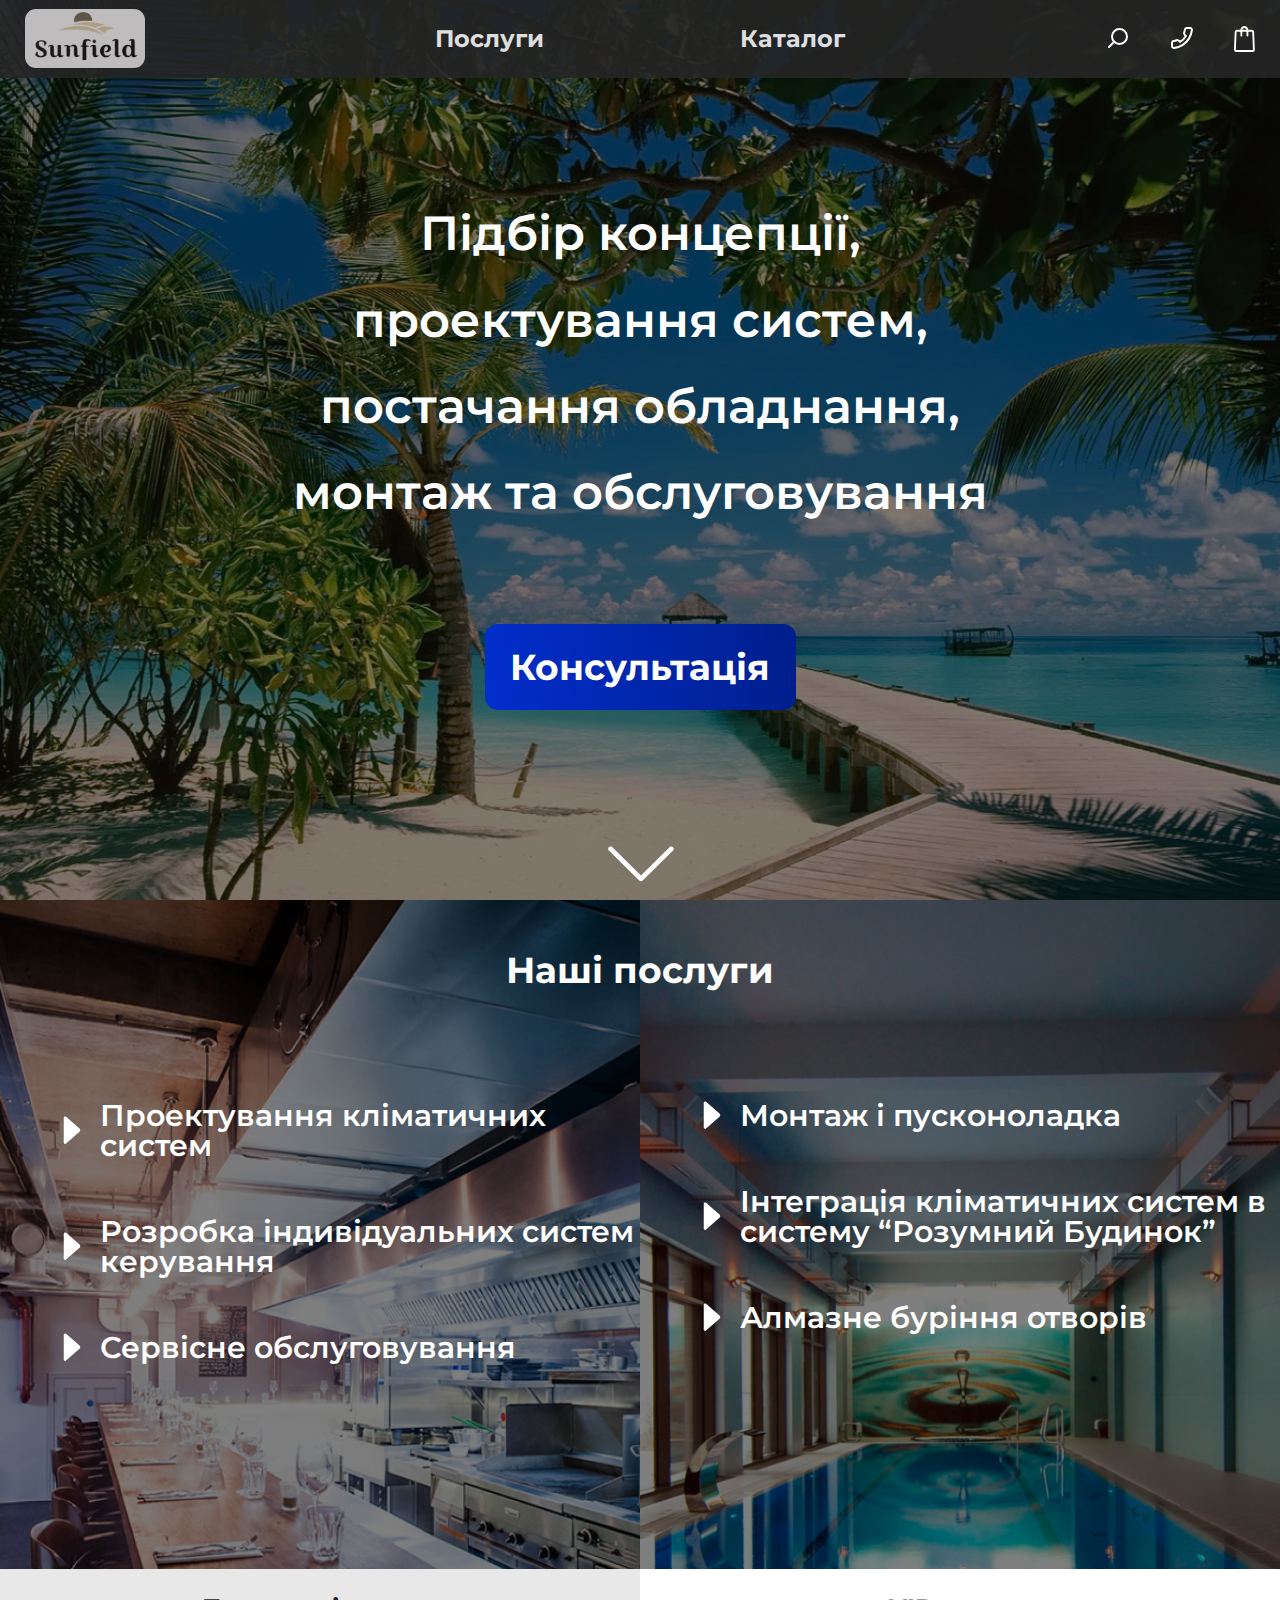
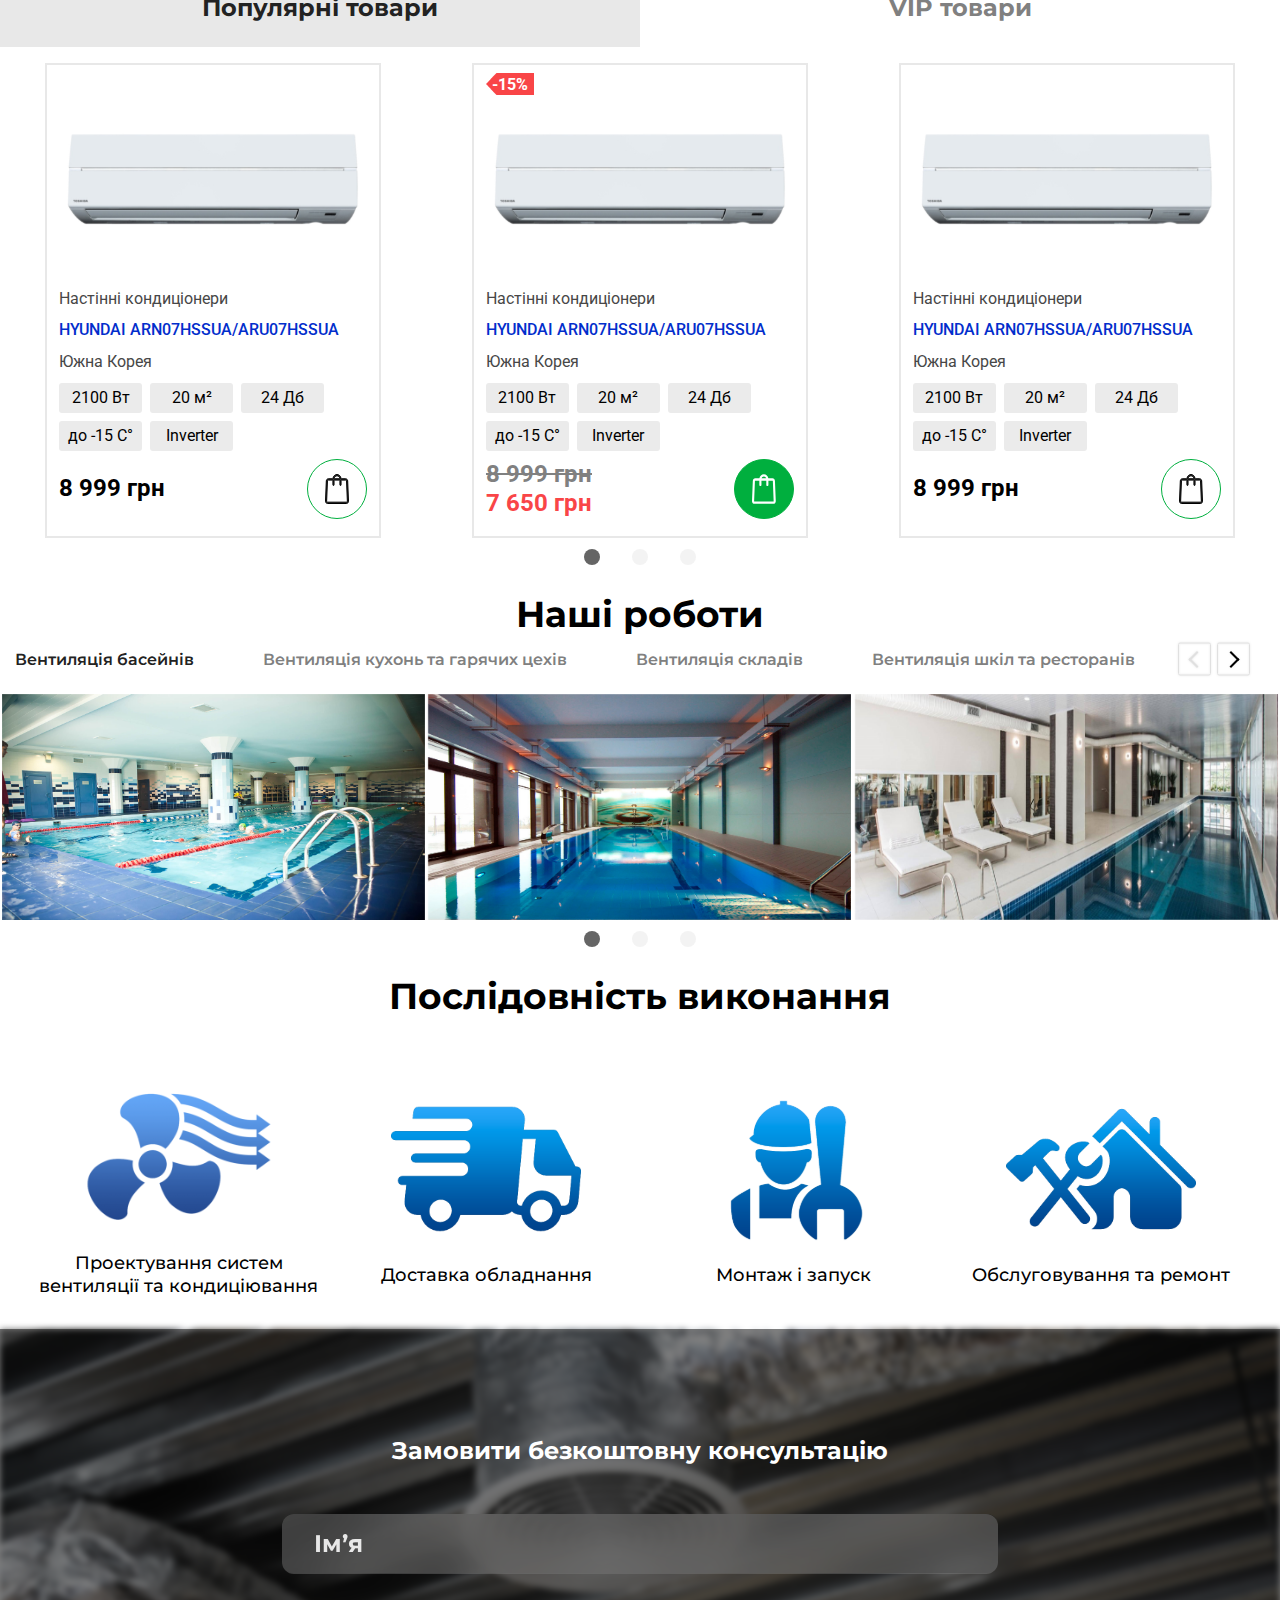
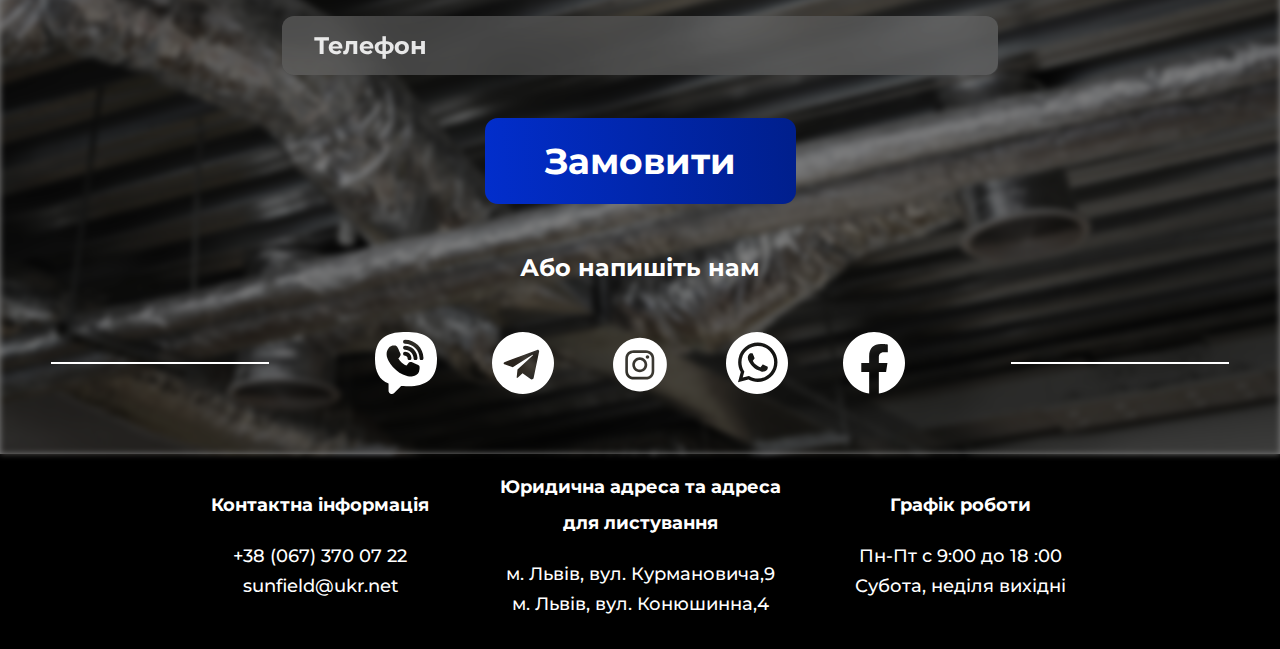
==== commit bac82505: "add index_services.html" ====
--- a/index.html
+++ b/index.html
@@ -19,16 +19,16 @@
   <div class="main-wrapper">
       <header class="header row no-gutters align-items-center justify-content-between">
          <div class="col">
-            <div class="logo"><a href="#"><img src="/ico/logo1.svg" alt=""></a></div>
+            <div class="logo"><a href="index.html"><img src="/ico/logo1.svg" alt=""></a></div>
             <!-- /.logo -->
          </div>
          <!-- /.col -->
          <div class="col">
             <nav class="nav-menu">
                <ul class="menu">
-                  <li class="menu-item"><a href="#">Послуги</a></li>
+                  <li class="menu-item"><a href="index_services.html">Послуги</a></li>
                   <!-- /.menu-item -->
-                  <li class="menu-item"><a href="#">Каталог</a></li>
+                  <li class="menu-item"><a href="index_catalog.html">Каталог</a></li>
                   <!-- /.menu-item -->
                </ul>
                <!-- /.menu -->
--- a/css/main.css
+++ b/css/main.css
@@ -670,6 +670,17 @@
   padding: 12px;
   margin: 0 auto;
   cursor: pointer;
+  min-height: 386px;
+  display: -webkit-box;
+  display: -ms-flexbox;
+  display: flex;
+  -webkit-box-orient: vertical;
+  -webkit-box-direction: normal;
+      -ms-flex-direction: column;
+          flex-direction: column;
+  -webkit-box-pack: justify;
+      -ms-flex-pack: justify;
+          justify-content: space-between;
 }
 
 .block-product p {
@@ -687,6 +698,21 @@
       -ms-flex-align: center;
           align-items: center;
   margin-bottom: 5px;
+}
+
+.block-product .block-product_bottom .btn-clarify-price {
+  padding: 8px 0px;
+  width: 135px;
+  background: #001F8D;
+  border-radius: 6px;
+  color: #FFFFFF;
+  font-family: 'Roboto',sans-serif;
+  font-size: 18px;
+  font-style: normal;
+  font-weight: 500;
+  line-height: 1.2;
+  letter-spacing: 0em;
+  text-align: center;
 }
 
 .block-product .block-product_bottom .price {
@@ -810,10 +836,12 @@
 
 .block-product .image {
   position: relative;
+  margin-bottom: 12px;
 }
 
 .block-product .image img {
   width: 100%;
+  height: 200px;
 }
 
 .block-product .image .hover-image {
@@ -1311,6 +1339,7 @@
           flex-direction: column;
   padding: 8px 0px;
   max-width: 200px;
+  min-width: 200px;
 }
 
 .section-catalog .block-saidbar .block-filters .filters-item .btn-blue {
@@ -2050,6 +2079,10 @@
   }
   .block-product p {
     margin-bottom: 8px;
+  }
+  .block-product .block-product_bottom .btn-clarify-price {
+    width: 107px;
+    font-size: 14px;
   }
   .block-product .block-product_bottom .price span {
     font-size: 16px;
@@ -2093,6 +2126,9 @@
   .block-product .parametrs .param-items span {
     font-size: 12px;
   }
+  .block-product .image {
+    margin-bottom: 8px;
+  }
   /*--------------section-slider_image-----------------------*/
   .section-slider_images img {
     display: block;
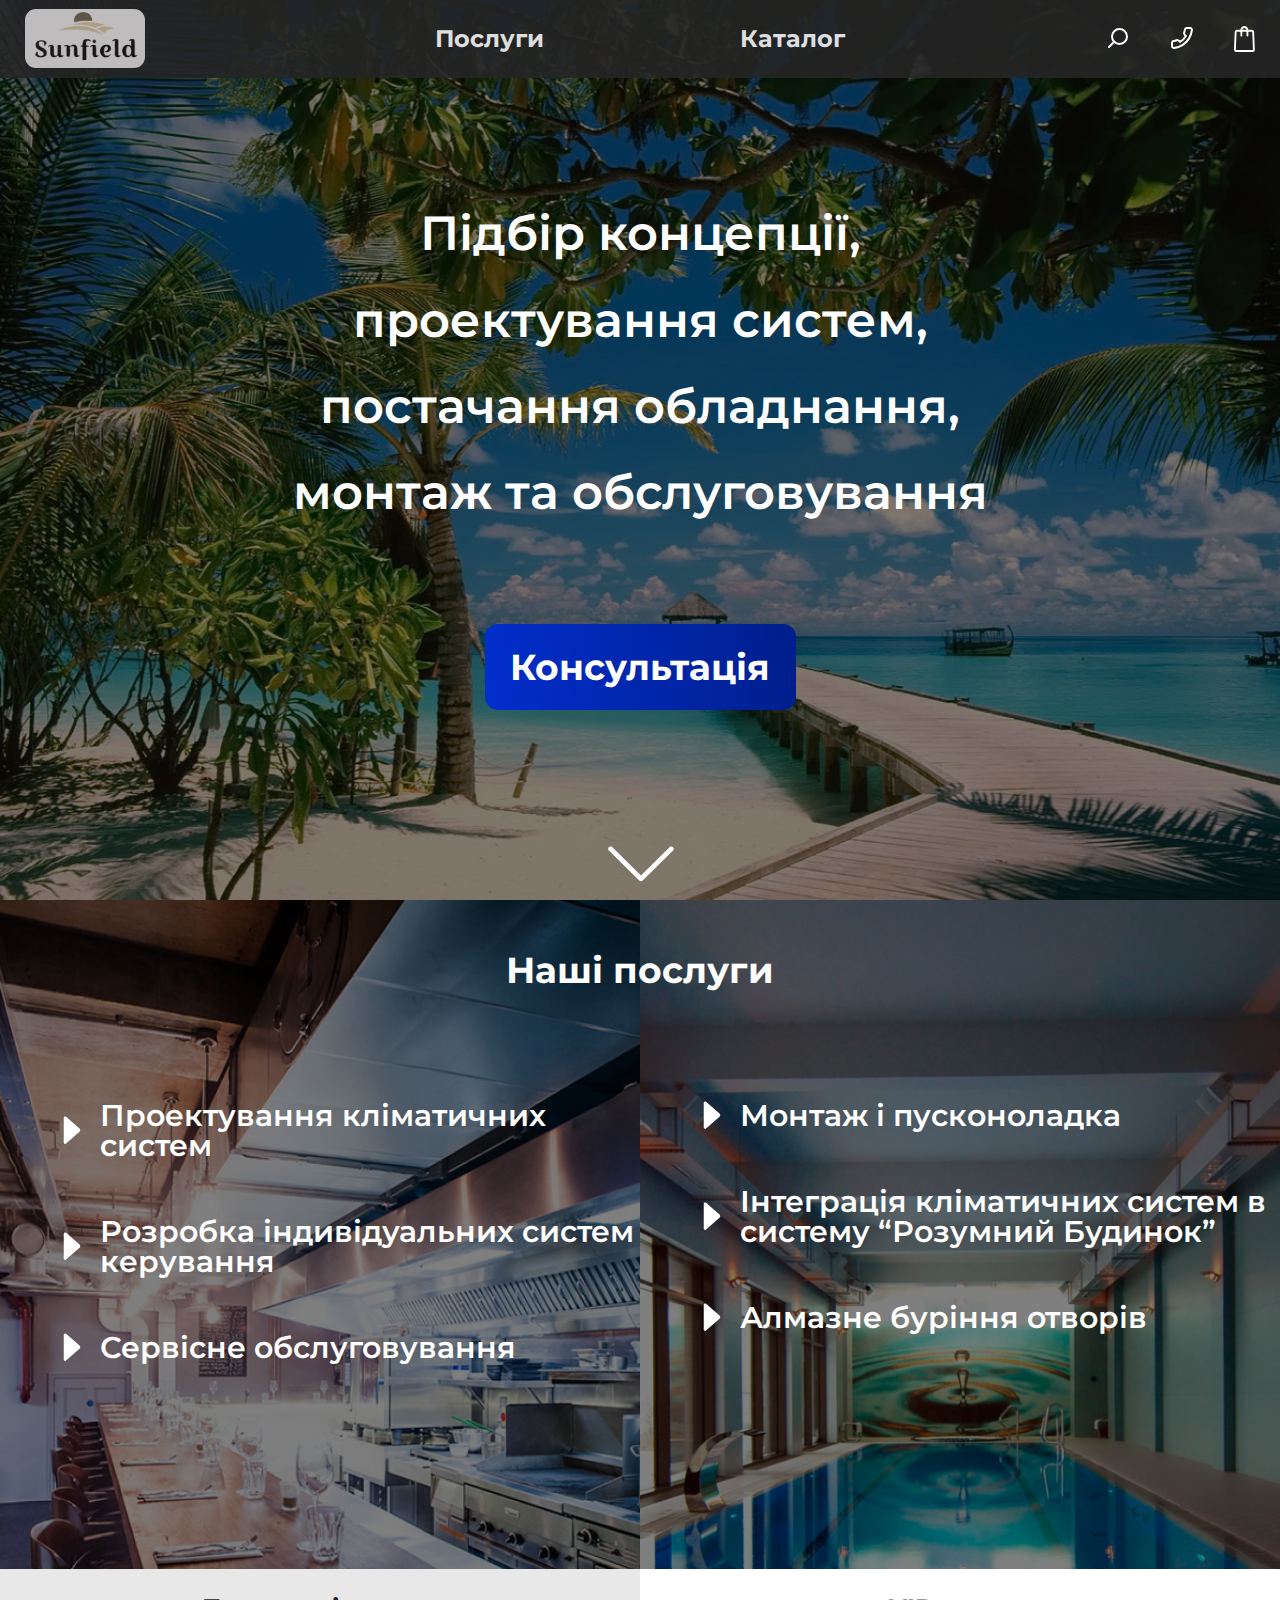
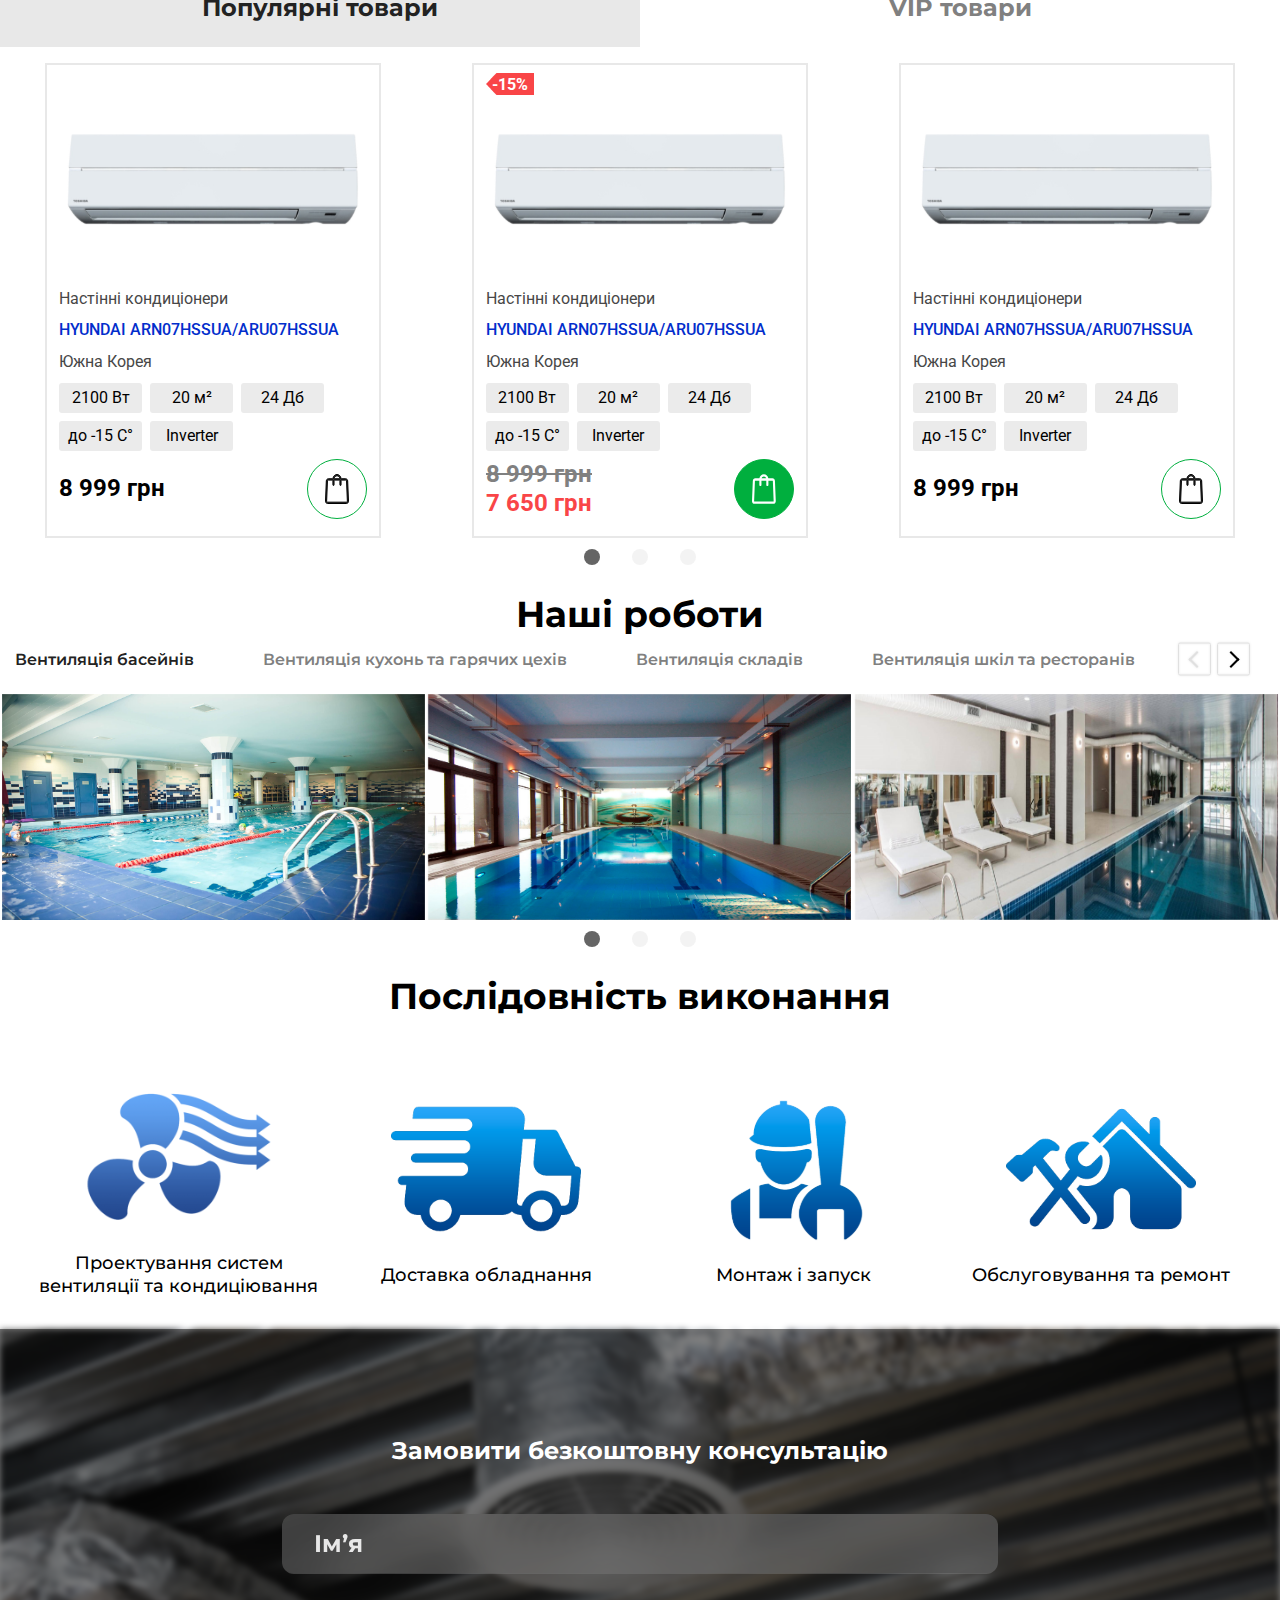
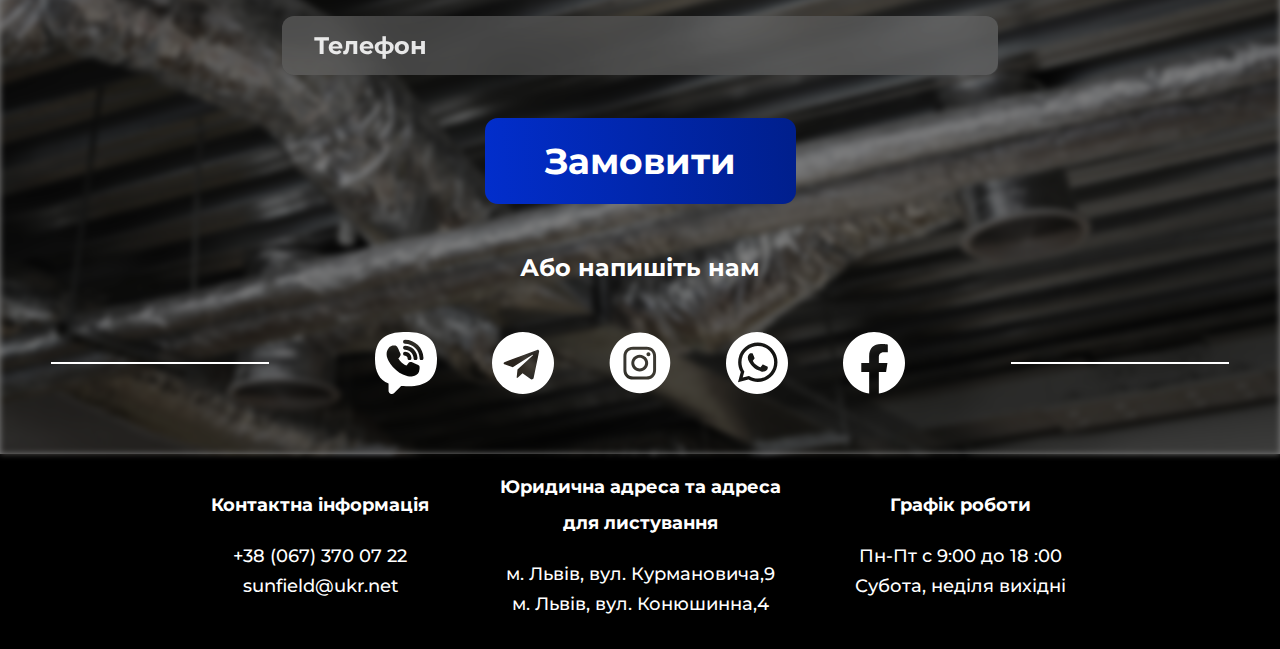
==== commit be9c99d6: "work-23-02" ====
--- a/index.html
+++ b/index.html
@@ -881,7 +881,7 @@
                   <div class="col-12">
                      <a href="#"><img src="/ico/6622825_app_chat_social_viber_icon 1.svg" alt="soc-ico"></a>
                      <a href="#"><img src="/ico/7693324_telegram_social media_logo_messenger_icon.svg" alt="soc-ico"></a>
-                     <a href="#"><img src="/ico/1161954_instagram_icon.svg" alt="soc-ico"></a>
+                     <a href="#"><img src="/ico/insta.svg" alt="soc-ico"></a>
                      <a href="#"><img src="/ico/5279121_call_chat_messenger_whatsapp_whatsapp logo_icon.svg" alt="soc-ico"></a>
                      <a href="#"><img src="/ico/5279111_network_fb_social media_facebook_facebook logo_icon 1.svg" alt="soc-ico"></a>
                   </div>
@@ -918,9 +918,59 @@
             </div>
          </div>
       </footer>
+
+      <div class="modal-form_consult" id="modal-consult">
+        <div class="modal-container">
+         <form action="#" class="consultation" >
+            <span class="close_modal_window">&times;</span>
+            <div class="row no-gutters  justify-content-center">
+               <div class="col-10 col-sm-7">
+                  <h3>Замовити безкоштовну консультацію</h3>
+               </div>
+            </div>
+            <div class="row justify-content-center">
+               <div class="col-12 col-sm-7">
+                  <input type="text" class="input" placeholder="Ім’я">
+               </div>
+            </div>
+            <div class="row justify-content-center">
+               <div class="col-12 col-sm-7">
+                  <input type="text" class="input" placeholder="Телефон" onfocus="this.placeholder='+380 99 999 99 99'" id="phone">
+               </div>
+            </div>
+            <div class="row justify-content-center">
+               <div class="col-12 col-sm-7">
+                  <input type="submit" class="btn-blue" value="Замовити" id="inquiry">
+               </div>
+            </div>
+            <div class="row no-gutters  justify-content-center">
+               <h3>Або напишіть нам</h3>
+            </div>
+            <div class="row no-gutters justify-content-center">
+               <div class="col-12">
+                  <a href="#"><img src="/ico/6622825_app_chat_social_viber_icon 1.svg" alt="soc-ico"></a>
+                  <a href="#"><img src="/ico/7693324_telegram_social media_logo_messenger_icon.svg" alt="soc-ico"></a>
+                  <a href="#"><img src="/ico/insta.svg" alt="soc-ico"></a>
+                  <a href="#"><img src="/ico/5279121_call_chat_messenger_whatsapp_whatsapp logo_icon.svg" alt="soc-ico"></a>
+                  <a href="#"><img src="/ico/5279111_network_fb_social media_facebook_facebook logo_icon 1.svg" alt="soc-ico"></a>
+               </div>
+            </div>
+         </form>
+        </div>
+        <!-- /.modal-container -->
+      </div>
+
+      <div class="modal-form_thanks" id="modal-thanks">
+         <div class="modal-container">
+            <span id="close-modal-thanks">&times;</span>
+            <p>Дякуємо, наш менеджер з вами зв’яжеться </p>
+         </div>
+      </div>
   </div>
    <script src="/js/tabs.js"></script>   
    <script src="https://unpkg.com/swiper@8/swiper-bundle.min.js"></script>
    <script src="/js/slider.js"></script>
+   <script src="js/modal.js"></script>
+
 </body>
 </html>--- a/css/main.css
+++ b/css/main.css
@@ -47,6 +47,10 @@
 html, body {
   height: 100%;
   line-height: 1;
+}
+
+.body-hidden {
+  overflow: hidden;
 }
 
 h2 {
@@ -613,6 +617,261 @@
   font-size: 36px;
 }
 
+/*--------------------modal form consult----------------------------*/
+.modal-form_consult {
+  position: fixed;
+  height: 100%;
+  width: 100%;
+  background-color: rgba(0, 0, 0, 0.5);
+  top: 0;
+  left: 0;
+  bottom: 0;
+  right: 0;
+  opacity: 0;
+  visibility: hidden;
+  display: -webkit-box;
+  display: -ms-flexbox;
+  display: flex;
+  -webkit-box-orient: vertical;
+  -webkit-box-direction: normal;
+      -ms-flex-direction: column;
+          flex-direction: column;
+  -webkit-box-align: center;
+      -ms-flex-align: center;
+          align-items: center;
+  -webkit-transition: all 0.8s ease 0s;
+  transition: all 0.8s ease 0s;
+}
+
+.modal-form_consult .modal-container {
+  position: relative;
+  background-color: #393939;
+  display: -webkit-box;
+  display: -ms-flexbox;
+  display: flex;
+  -webkit-box-orient: vertical;
+  -webkit-box-direction: normal;
+      -ms-flex-direction: column;
+          flex-direction: column;
+  color: #ffffff;
+  font-family: 'Montserrat', sans-serif;
+  font-weight: 700;
+  letter-spacing: 0em;
+  font-size: 24px;
+  line-height: 1.8;
+  min-height: 725px;
+  min-width: 940px;
+  padding-top: 100px;
+  padding-bottom: 60px;
+  z-index: 2;
+  border-radius: 8px;
+}
+
+.modal-form_consult .modal-container > .row {
+  -webkit-box-orient: vertical;
+  -webkit-box-direction: normal;
+      -ms-flex-direction: column;
+          flex-direction: column;
+}
+
+.modal-form_consult .modal-container .consultation {
+  position: relative;
+  display: -webkit-box;
+  display: -ms-flexbox;
+  display: flex;
+  -webkit-box-orient: vertical;
+  -webkit-box-direction: normal;
+      -ms-flex-direction: column;
+          flex-direction: column;
+  -webkit-box-pack: justify;
+      -ms-flex-pack: justify;
+          justify-content: space-between;
+  -webkit-box-align: center;
+      -ms-flex-align: center;
+          align-items: center;
+  -webkit-box-align: stretch;
+      -ms-flex-align: stretch;
+          align-items: stretch;
+  -webkit-box-flex: 1;
+      -ms-flex: 1;
+          flex: 1;
+  z-index: 3;
+}
+
+.modal-form_consult .modal-container .consultation .close_modal_window {
+  position: absolute;
+  font-size: 72px;
+  font-weight: 200;
+  top: -15%;
+  right: 10%;
+  cursor: pointer;
+  font-family: none;
+}
+
+.modal-form_consult .modal-container .consultation .row {
+  -ms-flex-item-align: stretch;
+      -ms-grid-row-align: stretch;
+      align-self: stretch;
+}
+
+.modal-form_consult .modal-container .consultation .row div {
+  text-align: center;
+}
+
+.modal-form_consult .modal-container .consultation .row:last-child > div {
+  position: relative;
+}
+
+.modal-form_consult .modal-container .consultation .row:last-child > div img {
+  margin: 0 24px;
+  width: 62px;
+  height: 62px;
+}
+
+.modal-form_consult .modal-container .consultation .input {
+  font-family: 'Montserrat', sans-serif;
+  font-weight: 700;
+  letter-spacing: 0em;
+  font-size: 24px;
+  line-height: 1.8;
+  background: rgba(123, 123, 123, 0.5);
+  -webkit-backdrop-filter: blur(19px);
+          backdrop-filter: blur(19px);
+  border-radius: 12px;
+  padding: 8px 8px 8px 32px;
+  width: 100%;
+  opacity: 0.9;
+  color: #ffffff;
+}
+
+.modal-form_consult .modal-container .consultation .input::-webkit-input-placeholder {
+  color: #ffffff;
+}
+
+.modal-form_consult .modal-container .consultation .input:-ms-input-placeholder {
+  color: #ffffff;
+}
+
+.modal-form_consult .modal-container .consultation .input::-ms-input-placeholder {
+  color: #ffffff;
+}
+
+.modal-form_consult .modal-container .consultation .input::placeholder {
+  color: #ffffff;
+}
+
+.modal-form_consult .modal-container .consultation .input:focus {
+  border: none;
+  outline: none;
+}
+
+.modal-form_consult .modal-container .consultation .input:focus::-webkit-input-placeholder {
+  opacity: 0.3;
+}
+
+.modal-form_consult .modal-container .consultation .input:focus:-ms-input-placeholder {
+  opacity: 0.3;
+}
+
+.modal-form_consult .modal-container .consultation .input:focus::-ms-input-placeholder {
+  opacity: 0.3;
+}
+
+.modal-form_consult .modal-container .consultation .input:focus::placeholder {
+  opacity: 0.3;
+}
+
+.modal-form_consult .modal-container .consultation .btn-blue {
+  font-size: 36px;
+}
+
+.modal-active {
+  position: fixed;
+  top: 0;
+  visibility: visible;
+  opacity: 1;
+  -webkit-transition: .3s;
+  transition: .3s;
+  z-index: 5;
+}
+
+/*-------------------modal-----------------------*/
+.modal-form_thanks {
+  position: fixed;
+  height: 100%;
+  width: 100%;
+  background-color: rgba(0, 0, 0, 0.5);
+  top: 0;
+  left: 0;
+  bottom: 0;
+  right: 0;
+  opacity: 0;
+  visibility: hidden;
+  display: -webkit-box;
+  display: -ms-flexbox;
+  display: flex;
+  -webkit-box-orient: vertical;
+  -webkit-box-direction: normal;
+      -ms-flex-direction: column;
+          flex-direction: column;
+  -webkit-box-align: center;
+      -ms-flex-align: center;
+          align-items: center;
+  -webkit-box-pack: center;
+      -ms-flex-pack: center;
+          justify-content: center;
+  -webkit-transition: all 0.8s ease 0s;
+  transition: all 0.8s ease 0s;
+}
+
+.modal-form_thanks .modal-container {
+  width: 720px;
+  height: 460px;
+  background-color: #161616;
+  border-radius: 18px;
+  position: relative;
+  display: -webkit-box;
+  display: -ms-flexbox;
+  display: flex;
+  -webkit-box-align: center;
+      -ms-flex-align: center;
+          align-items: center;
+  -webkit-box-pack: center;
+      -ms-flex-pack: center;
+          justify-content: center;
+}
+
+.modal-form_thanks .modal-container span {
+  position: absolute;
+  color: #FFFFFF;
+  font-size: 62px;
+  font-weight: 100;
+  top: 5%;
+  right: 5%;
+  cursor: pointer;
+}
+
+.modal-form_thanks .modal-container p {
+  font-family: 'Montserrat',sans-serif;
+  font-size: 36px;
+  font-style: normal;
+  font-weight: 700;
+  line-height: 1.2;
+  letter-spacing: 0em;
+  text-align: center;
+  color: #ffffff;
+}
+
+.modal-active {
+  position: fixed;
+  top: 0;
+  visibility: visible;
+  opacity: 1;
+  -webkit-transition: .3s;
+  transition: .3s;
+  z-index: 5;
+}
+
 /*----------------------section-slider_product----------------------*/
 .section-slider_product .tabs-slider {
   font-family: 'Montserrat', sans-serif;
@@ -1043,6 +1302,141 @@
 
 .swiper-wrapper {
   margin: 0 0 40px;
+}
+
+/*----------------------page-product-------------------------------*/
+.section-product {
+  padding: 0 24px;
+}
+
+.section-product .title-product {
+  font-family: 'Montserrat',sans-serif;
+  font-size: 24px;
+  font-style: normal;
+  font-weight: 600;
+  line-height: 1.2;
+  letter-spacing: 0em;
+  text-align: left;
+  margin: 24px 0px;
+}
+
+.section-product .order {
+  display: -webkit-box;
+  display: -ms-flexbox;
+  display: flex;
+  -webkit-box-orient: vertical;
+  -webkit-box-direction: normal;
+      -ms-flex-direction: column;
+          flex-direction: column;
+  -webkit-box-pack: justify;
+      -ms-flex-pack: justify;
+          justify-content: space-between;
+  -webkit-box-align: center;
+      -ms-flex-align: center;
+          align-items: center;
+  border: 1px solid #E8E8E8;
+  font-family: 'Montserrat',sans-serif;
+  font-style: normal;
+  font-weight: 700;
+  line-height: 1.2;
+  letter-spacing: 0em;
+  color: #000000;
+}
+
+.section-product .order > * {
+  margin: 16px;
+}
+
+.section-product .order .order-number {
+  font-size: 16px;
+}
+
+.section-product .order .price {
+  font-size: 36px;
+  color: #222222;
+}
+
+.section-product .order .btn-on-cart {
+  background: linear-gradient(85.74deg, #03C147 1.18%, #057A2F 99.58%);
+  -webkit-box-shadow: 0px 0px 13px rgba(0, 167, 60, 0.5);
+          box-shadow: 0px 0px 13px rgba(0, 167, 60, 0.5);
+  border-radius: 10px;
+  padding: 8px;
+  color: #FFFFFF;
+  width: calc(100% - 32px);
+  min-height: 45px;
+  cursor: pointer;
+}
+
+.section-product .order .btn-one-click {
+  padding: 8px;
+  border: 2px solid #001F8D;
+  border-radius: 10px;
+  color: #1C3998;
+  width: calc(100% - 32px);
+  min-height: 45px;
+  cursor: pointer;
+}
+
+.section-product .order .order-soc-seti {
+  display: -webkit-box;
+  display: -ms-flexbox;
+  display: flex;
+  -webkit-box-orient: vertical;
+  -webkit-box-direction: normal;
+      -ms-flex-direction: column;
+          flex-direction: column;
+  background: #E9E9E9;
+  width: 100%;
+  padding: 16px;
+  margin-bottom: 0;
+}
+
+.section-product .order .order-soc-seti h3 {
+  text-align: center;
+  margin-bottom: 20px;
+}
+
+.section-product .order .order-soc-seti .soc-icons {
+  display: -webkit-box;
+  display: -ms-flexbox;
+  display: flex;
+  -webkit-box-pack: justify;
+      -ms-flex-pack: justify;
+          justify-content: space-between;
+}
+
+.section-product .block-product-info {
+  background: #FFFFFF;
+  border: 2px solid #E8E8E8;
+  font-family: 'Roboto',sans-serif;
+  letter-spacing: 0em;
+  text-align: left;
+  color: #000000;
+  padding: 10px;
+}
+
+.section-product .block-product-info h2 {
+  font-size: 24px;
+  font-style: normal;
+  font-weight: 700;
+  line-height: 1.2;
+  letter-spacing: 0em;
+  text-align: left;
+}
+
+.section-product .block-product-info p,
+.section-product .block-product-info h3 {
+  font-size: 16px;
+  font-style: normal;
+  font-weight: 400;
+  line-height: 2;
+  letter-spacing: 0em;
+  text-align: left;
+}
+
+.section-product .block-product-info p {
+  margin-bottom: 30px;
 }
 
 /*--------------section slider-top--------------------*/
@@ -1842,17 +2236,10 @@
   }
 }
 
-@media (max-width: 1200px) {
-  /*----------------section-catalog------------------- */
-  .section-catalog .block-btn {
-    display: block;
-  }
-  .section-catalog .ul-filters {
-    display: none;
-  }
-  .section-catalog .block-catalog .catalog-item {
-    -ms-grid-columns: (auto)[2];
-        grid-template-columns: repeat(2, auto);
+@media (min-width: 1366px) {
+  /*----------------------page-product-------------------------------*/
+  .section-product .order .price {
+    font-size: 24px;
   }
 }
 
@@ -1977,6 +2364,17 @@
   }
   .section-slider_images .tabs .tabs-item {
     font-size: 14px;
+  }
+  /*-------------------page-product-------------------*/
+  .page-product .section-breadcrumbs {
+    margin-top: 70px;
+  }
+}
+
+@media (min-width: 1024px) {
+  /*-------------------page-product-------------------*/
+  .page-product .section-breadcrumbs {
+    margin-top: 100px;
   }
 }
 
@@ -2191,4 +2589,208 @@
     width: 155px;
     min-height: 34px;
   }
-}
+  /*-------------------modal--------------------------*/
+  .modal-form_consult .modal-container {
+    min-height: 250px;
+    min-width: 320px;
+  }
+  .modal-form_consult {
+    min-height: 365px;
+    padding-top: 10px;
+  }
+  .modal-form_consult .modal-container .consultation .row:last-child > div {
+    position: relative;
+  }
+  .modal-form_consult .modal-container .consultation .row:last-child > div img {
+    margin: 0 12px;
+    width: 30px;
+    height: 30px;
+  }
+  .modal-form_consult .modal-container .consultation .row:last-child > div::before, .modal-form_consult .modal-container .consultation .row:last-child > div::after {
+    display: none;
+  }
+  .modal-form_consult .modal-container .consultation .input {
+    font-size: 16px;
+  }
+  .modal-form_consult .modal-container .consultation .btn-blue {
+    font-size: 16px;
+    width: 126px;
+    height: 37px;
+  }
+  .modal-form_thanks .modal-container {
+    width: 320px;
+    height: 260px;
+  }
+  .modal-form_thanks .modal-container p {
+    font-size: 24px;
+  }
+  /*----------------------page-product-------------------------------*/
+  .section-product .title-product {
+    font-size: 14px;
+    margin: 16px 0px;
+  }
+  .section-product .order {
+    display: -webkit-box;
+    display: -ms-flexbox;
+    display: flex;
+    -webkit-box-orient: vertical;
+    -webkit-box-direction: normal;
+        -ms-flex-direction: column;
+            flex-direction: column;
+    -webkit-box-pack: space-evenly;
+        -ms-flex-pack: space-evenly;
+            justify-content: space-evenly;
+    -webkit-box-align: center;
+        -ms-flex-align: center;
+            align-items: center;
+    border: 1px solid #E8E8E8;
+    font-family: 'Montserrat',sans-serif;
+    font-style: normal;
+    font-weight: 700;
+    line-height: 1.2;
+    letter-spacing: 0em;
+    color: #000000;
+  }
+  .section-product .order > * {
+    margin: 16px;
+  }
+  .section-product .order .order-number {
+    font-size: 14px;
+  }
+  .section-product .order .price {
+    font-size: 24px;
+  }
+  .section-product .order .btn-on-cart {
+    width: 50%;
+  }
+  .section-product .order .btn-one-click {
+    width: 50%;
+  }
+  .section-product .order .order-soc-seti .soc-icons {
+    -ms-flex-pack: distribute;
+        justify-content: space-around;
+  }
+}
+
+@media (min-width: 320px) {
+  /*---------------------   page-product------------------------------*/
+  .section-product .block-product-main {
+    margin-bottom: 25px;
+  }
+  .section-product .block-product-main .parameters {
+    -webkit-box-ordinal-group: 2;
+        -ms-flex-order: 1;
+            order: 1;
+    font-family: 'Roboto',sans-serif;
+    line-height: 2.5;
+    letter-spacing: 0em;
+    text-align: left;
+    color: #000000;
+  }
+  .section-product .block-product-main .parameters h2 {
+    font-size: 24px;
+    font-style: normal;
+    font-weight: 700;
+    text-align: left;
+  }
+  .section-product .block-product-main .parameters .block-parameters {
+    display: -ms-grid;
+    display: grid;
+    -ms-grid-columns: 50% 50%;
+        grid-template-columns: 50% 50%;
+  }
+  .section-product .block-product-main .parameters .block-parameters .parametr-item {
+    font-size: 16px;
+    font-weight: 400;
+  }
+  .section-product .block-product-main .parameters .block-parameters .parametr-value {
+    font-size: 16px;
+    font-weight: 700;
+    color: #222222;
+  }
+}
+
+@media (max-width: 1200px) {
+  /*----------------section-catalog------------------- */
+  .section-catalog .block-btn {
+    display: block;
+  }
+  .section-catalog .ul-filters {
+    display: none;
+  }
+  .section-catalog .block-catalog .catalog-item {
+    -ms-grid-columns: (auto)[2];
+        grid-template-columns: repeat(2, auto);
+  }
+  /*-------------------modal--------------------------*/
+  .modal-form_consult .modal-container {
+    min-height: 450px;
+    min-width: 600px;
+  }
+}
+
+@media (min-width: 1200px) {
+  /*----------------------page-product-------------------------------*/
+  .section-product .block-product-main .parameters {
+    -webkit-box-ordinal-group: 1;
+        -ms-flex-order: 0;
+            order: 0;
+  }
+  .section-product .block-product-main .parameters .block-parameters {
+    -ms-grid-columns: 70% 30%;
+        grid-template-columns: 70% 30%;
+  }
+}
+
+@media (max-width: 1366px) {
+  /*----------------section-catalog------------------- */
+  .section-catalog .block-saidbar {
+    position: absolute;
+    top: 0;
+    left: -100%;
+    background-color: #ffffff;
+    z-index: 3;
+    min-width: 100%;
+    min-height: 100%;
+    padding: 0 20px;
+  }
+  .section-catalog .block-saidbar .title-xl {
+    display: none;
+  }
+  .section-catalog .block-saidbar.active {
+    left: 0;
+    -webkit-transition: left .5s ease;
+    transition: left .5s ease;
+  }
+  .section-catalog .block-saidbar .block-filters {
+    width: 100%;
+  }
+  .section-catalog .block-saidbar .block-filters .filters-item {
+    max-width: 100%;
+  }
+  .section-catalog .block-catalog {
+    -webkit-box-flex: 0;
+        -ms-flex: 0 0 100%;
+            flex: 0 0 100%;
+    max-width: 100%;
+  }
+  .section-catalog .block-catalog .btn-filters {
+    display: block;
+  }
+  .section-catalog .block-catalog .ul-filters {
+    display: none;
+  }
+  .section-catalog .row-top .select .select-header {
+    min-height: 50px;
+  }
+  .section-catalog .row-top .select .select-header::before, .section-catalog .row-top .select .select-header::after {
+    top: 50%;
+  }
+}
+
+@media (min-width: 1366px) {
+  /*----------------------page-product-------------------------------*/
+  .section-product .order .price {
+    font-size: 24px;
+  }
+}
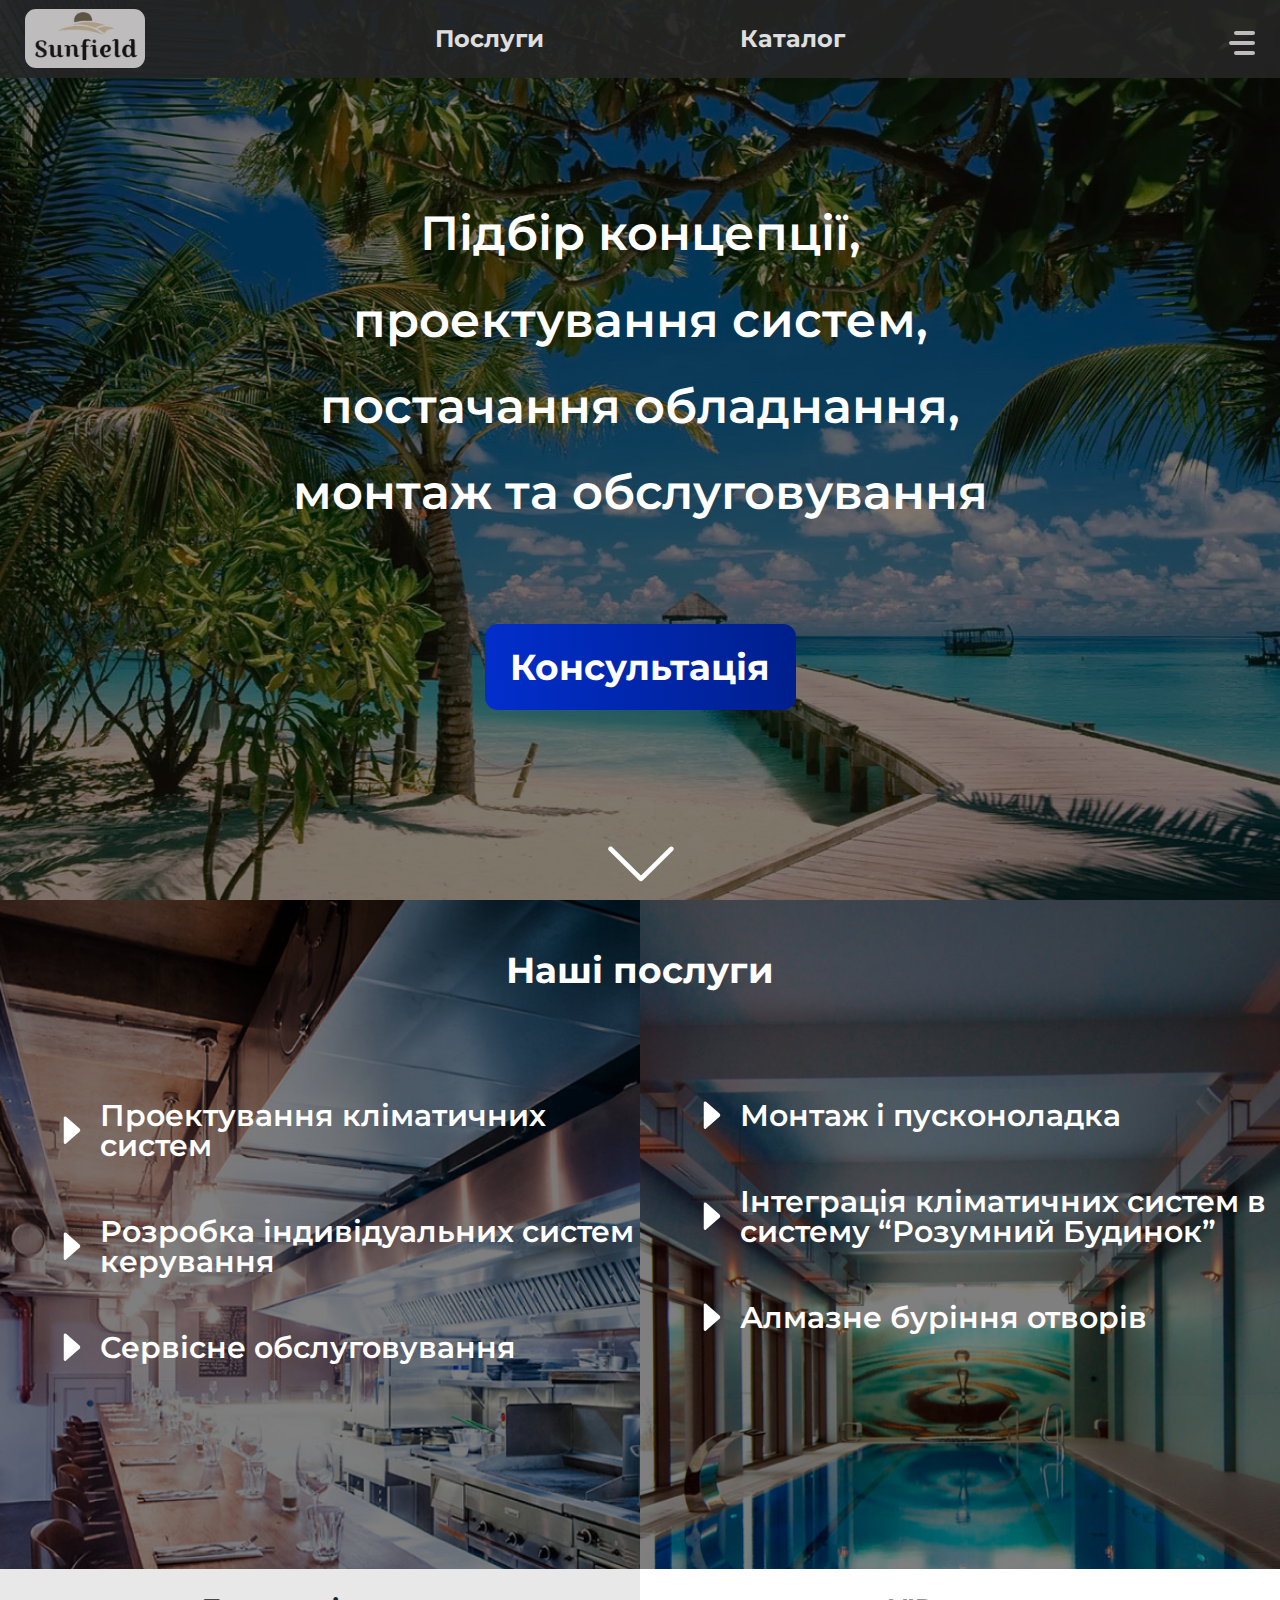
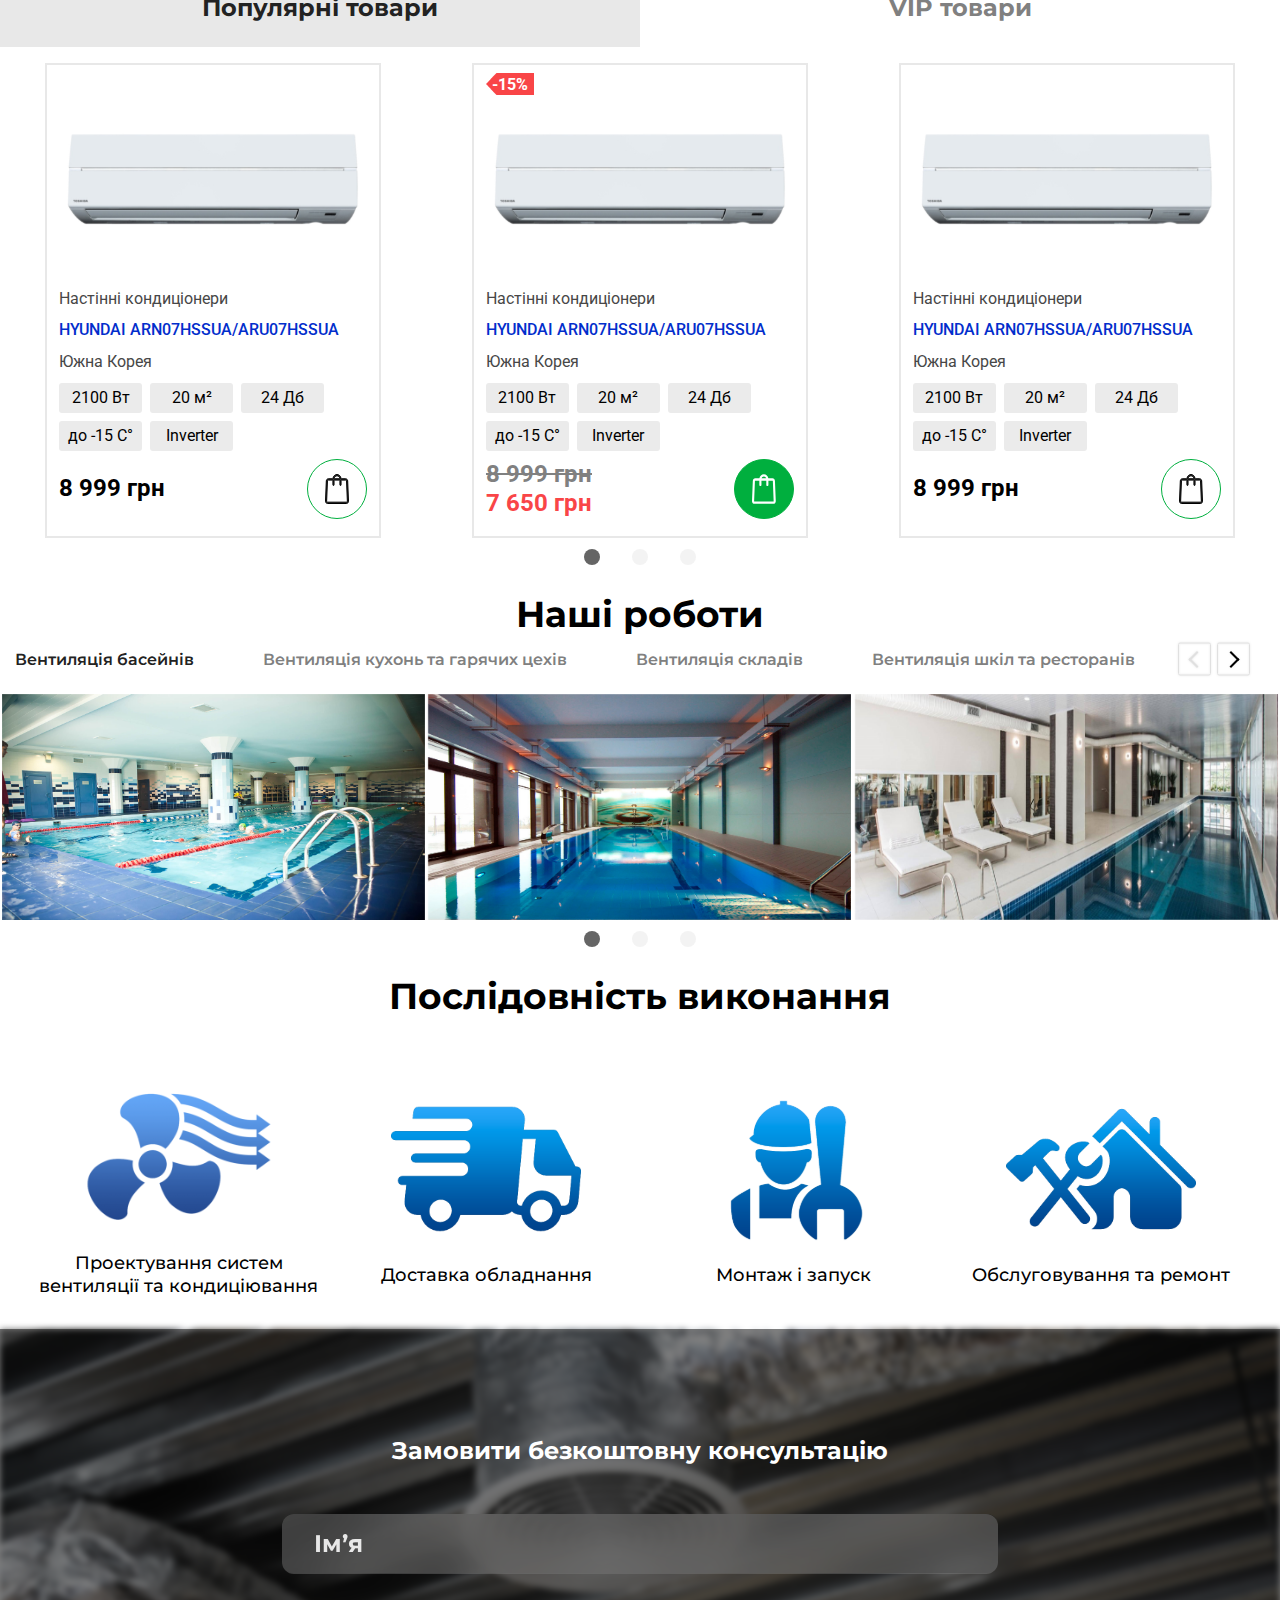
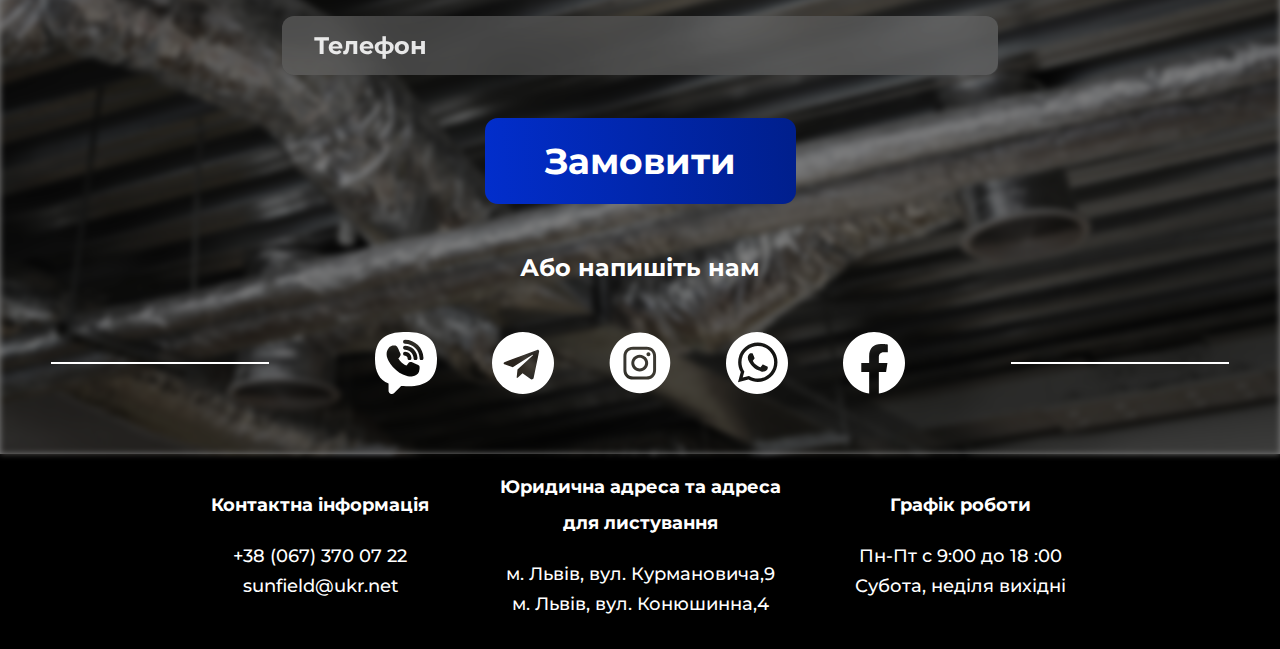
==== commit 932c80d3: "24-02" ====
--- a/index.html
+++ b/index.html
@@ -37,6 +37,7 @@
          </div>
          <!-- /.col -->
          <div class="col">
+            <div class="hamburger-menu"><button class="btn-hamburger btn-hamburger-line"><span class="span-hamburger"></span></button></div>
             <div class="icons">
                <div class="search">
                   <!-- <form action="#">
@@ -59,6 +60,7 @@
                
             </div>
             <!-- /.icons -->
+            
          </div>
          <!-- /.col -->
         
@@ -967,10 +969,16 @@
          </div>
       </div>
   </div>
-   <script src="/js/tabs.js"></script>   
+     
    <script src="https://unpkg.com/swiper@8/swiper-bundle.min.js"></script>
    <script src="/js/slider.js"></script>
    <script src="js/modal.js"></script>
-
+   <script src="/js/tabs.js"></script>
+   <script>
+      document.querySelector('.btn-hamburger').addEventListener('click', function(e){
+         e.preventDefault();
+         this.classList.toggle('active');
+      });
+   </script>
 </body>
 </html>--- a/css/main.css
+++ b/css/main.css
@@ -155,6 +155,7 @@
   display: -webkit-box;
   display: -ms-flexbox;
   display: flex;
+  visibility: hidden;
   -webkit-box-pack: end;
       -ms-flex-pack: end;
           justify-content: flex-end;
@@ -232,6 +233,125 @@
   transition: all 1s ease;
 }
 
+.header .hamburger-menu {
+  position: relative;
+}
+
+.header .hamburger-menu .btn-hamburger {
+  position: absolute;
+  top: 0;
+  right: 0;
+  cursor: pointer;
+  margin: 0;
+  padding: 0;
+  font-size: 0;
+  width: 26px;
+  height: 20px;
+  display: block;
+  background-color: transparent;
+}
+
+.header .hamburger-menu .btn-hamburger:focus {
+  outline: none;
+}
+
+.header .hamburger-menu .btn-hamburger .span-hamburger {
+  display: block;
+  position: absolute;
+  background: #BEBCBD;
+  width: 100%;
+  height: 4px;
+  top: 15px;
+  right: 0;
+  border-radius: 2px;
+}
+
+.header .hamburger-menu .btn-hamburger .span-hamburger::before, .header .hamburger-menu .btn-hamburger .span-hamburger::after {
+  position: absolute;
+  display: block;
+  width: 80%;
+  height: 4px;
+  background: #BEBCBD;
+  border-radius: 2px;
+  right: 0;
+  content: '';
+}
+
+.header .hamburger-menu .btn-hamburger .span-hamburger::before {
+  top: -10px;
+}
+
+.header .hamburger-menu .btn-hamburger .span-hamburger::after {
+  bottom: -10px;
+}
+
+.header .hamburger-menu .btn-hamburger:hover .span-hamburger::before, .header .hamburger-menu .btn-hamburger:hover .span-hamburger::after {
+  width: 100%;
+  -webkit-transition-duration: .3s, .3s;
+          transition-duration: .3s, .3s;
+  -webkit-transition-delay: .3s, 0s;
+          transition-delay: .3s, 0s;
+}
+
+.header .hamburger-menu .btn-hamburger:not(:hover) .span-hamburger::before, .header .hamburger-menu .btn-hamburger:not(:hover) .span-hamburger::after {
+  width: 80%;
+  -webkit-transition-duration: .3s, .3s;
+          transition-duration: .3s, .3s;
+  -webkit-transition-delay: .3s, .3s;
+          transition-delay: .3s, .3s;
+}
+
+.header .hamburger-menu .btn-hamburger-line .span-hamburger {
+  -webkit-transition: background 0s .3s;
+  transition: background 0s .3s;
+}
+
+.header .hamburger-menu .btn-hamburger-line .span-hamburger::before, .header .hamburger-menu .btn-hamburger-line .span-hamburger::after {
+  -webkit-transition-duration: .3s, .3s;
+          transition-duration: .3s, .3s;
+  -webkit-transition-delay: .3s, .3s;
+          transition-delay: .3s, .3s;
+}
+
+.header .hamburger-menu .btn-hamburger-line .span-hamburger::before {
+  -webkit-transition-property: top, -webkit-transform;
+  transition-property: top, -webkit-transform;
+  transition-property: transform, top;
+  transition-property: transform, top, -webkit-transform;
+  -webkit-transition-duration: .5s;
+          transition-duration: .5s;
+}
+
+.header .hamburger-menu .btn-hamburger-line .span-hamburger::after {
+  -webkit-transition-property: bottom, -webkit-transform;
+  transition-property: bottom, -webkit-transform;
+  transition-property: bottom, transform;
+  transition-property: bottom, transform, -webkit-transform;
+}
+
+.header .hamburger-menu .btn-hamburger-line.active .span-hamburger {
+  background: none;
+}
+
+.header .hamburger-menu .btn-hamburger-line.active .span-hamburger::before {
+  width: 100%;
+  top: 0;
+  -webkit-transform: rotate(-45deg);
+          transform: rotate(-45deg);
+}
+
+.header .hamburger-menu .btn-hamburger-line.active .span-hamburger::after {
+  width: 100%;
+  bottom: 0;
+  -webkit-transform: rotate(45deg);
+          transform: rotate(45deg);
+}
+
+.header .hamburger-menu .btn-hamburger-line.active .span-hamburger::before, .header .hamburger-menu .btn-hamburger-line.active .span-hamburger::after {
+  -webkit-transition-delay: .3s, .3s;
+          transition-delay: .3s, .3s;
+}
+
 /*------------------------------------footer---------------------------------*/
 .footer {
   background-color: #000000;
@@ -1304,141 +1424,6 @@
   margin: 0 0 40px;
 }
 
-/*----------------------page-product-------------------------------*/
-.section-product {
-  padding: 0 24px;
-}
-
-.section-product .title-product {
-  font-family: 'Montserrat',sans-serif;
-  font-size: 24px;
-  font-style: normal;
-  font-weight: 600;
-  line-height: 1.2;
-  letter-spacing: 0em;
-  text-align: left;
-  margin: 24px 0px;
-}
-
-.section-product .order {
-  display: -webkit-box;
-  display: -ms-flexbox;
-  display: flex;
-  -webkit-box-orient: vertical;
-  -webkit-box-direction: normal;
-      -ms-flex-direction: column;
-          flex-direction: column;
-  -webkit-box-pack: justify;
-      -ms-flex-pack: justify;
-          justify-content: space-between;
-  -webkit-box-align: center;
-      -ms-flex-align: center;
-          align-items: center;
-  border: 1px solid #E8E8E8;
-  font-family: 'Montserrat',sans-serif;
-  font-style: normal;
-  font-weight: 700;
-  line-height: 1.2;
-  letter-spacing: 0em;
-  color: #000000;
-}
-
-.section-product .order > * {
-  margin: 16px;
-}
-
-.section-product .order .order-number {
-  font-size: 16px;
-}
-
-.section-product .order .price {
-  font-size: 36px;
-  color: #222222;
-}
-
-.section-product .order .btn-on-cart {
-  background: linear-gradient(85.74deg, #03C147 1.18%, #057A2F 99.58%);
-  -webkit-box-shadow: 0px 0px 13px rgba(0, 167, 60, 0.5);
-          box-shadow: 0px 0px 13px rgba(0, 167, 60, 0.5);
-  border-radius: 10px;
-  padding: 8px;
-  color: #FFFFFF;
-  width: calc(100% - 32px);
-  min-height: 45px;
-  cursor: pointer;
-}
-
-.section-product .order .btn-one-click {
-  padding: 8px;
-  border: 2px solid #001F8D;
-  border-radius: 10px;
-  color: #1C3998;
-  width: calc(100% - 32px);
-  min-height: 45px;
-  cursor: pointer;
-}
-
-.section-product .order .order-soc-seti {
-  display: -webkit-box;
-  display: -ms-flexbox;
-  display: flex;
-  -webkit-box-orient: vertical;
-  -webkit-box-direction: normal;
-      -ms-flex-direction: column;
-          flex-direction: column;
-  background: #E9E9E9;
-  width: 100%;
-  padding: 16px;
-  margin-bottom: 0;
-}
-
-.section-product .order .order-soc-seti h3 {
-  text-align: center;
-  margin-bottom: 20px;
-}
-
-.section-product .order .order-soc-seti .soc-icons {
-  display: -webkit-box;
-  display: -ms-flexbox;
-  display: flex;
-  -webkit-box-pack: justify;
-      -ms-flex-pack: justify;
-          justify-content: space-between;
-}
-
-.section-product .block-product-info {
-  background: #FFFFFF;
-  border: 2px solid #E8E8E8;
-  font-family: 'Roboto',sans-serif;
-  letter-spacing: 0em;
-  text-align: left;
-  color: #000000;
-  padding: 10px;
-}
-
-.section-product .block-product-info h2 {
-  font-size: 24px;
-  font-style: normal;
-  font-weight: 700;
-  line-height: 1.2;
-  letter-spacing: 0em;
-  text-align: left;
-}
-
-.section-product .block-product-info p,
-.section-product .block-product-info h3 {
-  font-size: 16px;
-  font-style: normal;
-  font-weight: 400;
-  line-height: 2;
-  letter-spacing: 0em;
-  text-align: left;
-}
-
-.section-product .block-product-info p {
-  margin-bottom: 30px;
-}
-
 /*--------------section slider-top--------------------*/
 .section-slider_top {
   margin-top: 78px;
@@ -2241,6 +2226,239 @@
   .section-product .order .price {
     font-size: 24px;
   }
+  /*--------------------------section-simsilar-product------------------*/
+  .section-similar-product .block-similar h2 {
+    font-size: 36px;
+  }
+  .section-similar-product .block-similar .block-arrow {
+    display: -webkit-box;
+    display: -ms-flexbox;
+    display: flex;
+  }
+  .section-similar-product .swiper-pagination {
+    display: none;
+  }
+}
+
+/*----------------section-product----------------------------*/
+.section-product {
+  padding: 0 24px;
+}
+
+.section-product .title-product {
+  font-family: 'Montserrat',sans-serif;
+  font-size: 24px;
+  font-style: normal;
+  font-weight: 600;
+  line-height: 1.2;
+  letter-spacing: 0em;
+  text-align: left;
+  margin: 24px 0px;
+}
+
+.section-product .block-product-main #product-service {
+  border: none;
+}
+
+.section-product .order {
+  display: -webkit-box;
+  display: -ms-flexbox;
+  display: flex;
+  -webkit-box-orient: vertical;
+  -webkit-box-direction: normal;
+      -ms-flex-direction: column;
+          flex-direction: column;
+  -webkit-box-pack: justify;
+      -ms-flex-pack: justify;
+          justify-content: space-between;
+  -webkit-box-align: center;
+      -ms-flex-align: center;
+          align-items: center;
+  border: 1px solid #E8E8E8;
+  font-family: 'Montserrat',sans-serif;
+  font-style: normal;
+  font-weight: 700;
+  line-height: 1.2;
+  letter-spacing: 0em;
+  color: #000000;
+}
+
+.section-product .order > * {
+  margin: 16px;
+}
+
+.section-product .order .order-number {
+  font-size: 16px;
+  text-align: center;
+}
+
+.section-product .order .price {
+  font-size: 36px;
+  color: #222222;
+  text-align: center;
+}
+
+.section-product .order .btn-on-cart {
+  background: linear-gradient(85.74deg, #03C147 1.18%, #057A2F 99.58%);
+  -webkit-box-shadow: 0px 0px 13px rgba(0, 167, 60, 0.5);
+          box-shadow: 0px 0px 13px rgba(0, 167, 60, 0.5);
+  border-radius: 10px;
+  padding: 8px;
+  color: #FFFFFF;
+  width: calc(100% - 32px);
+  min-height: 45px;
+  cursor: pointer;
+}
+
+.section-product .order .btn-one-click {
+  padding: 8px;
+  border: 2px solid #001F8D;
+  border-radius: 10px;
+  color: #1C3998;
+  width: calc(100% - 32px);
+  min-height: 45px;
+  cursor: pointer;
+}
+
+.section-product .order .order-soc-seti {
+  display: -webkit-box;
+  display: -ms-flexbox;
+  display: flex;
+  -webkit-box-orient: vertical;
+  -webkit-box-direction: normal;
+      -ms-flex-direction: column;
+          flex-direction: column;
+  background: #E9E9E9;
+  width: 100%;
+  padding: 16px;
+  margin-bottom: 0;
+}
+
+.section-product .order .order-soc-seti h3 {
+  text-align: center;
+  margin-bottom: 20px;
+}
+
+.section-product .order .order-soc-seti .soc-icons {
+  display: -webkit-box;
+  display: -ms-flexbox;
+  display: flex;
+  -webkit-box-pack: justify;
+      -ms-flex-pack: justify;
+          justify-content: space-between;
+}
+
+.section-product .block-product-info {
+  background: #FFFFFF;
+  border: 2px solid #E8E8E8;
+  font-family: 'Roboto',sans-serif;
+  letter-spacing: 0em;
+  text-align: left;
+  color: #000000;
+  padding: 10px;
+  margin-bottom: 20px;
+}
+
+.section-product .block-product-info h2 {
+  font-size: 24px;
+  font-style: normal;
+  font-weight: 700;
+  line-height: 1.2;
+  letter-spacing: 0em;
+  text-align: left;
+}
+
+.section-product .block-product-info p,
+.section-product .block-product-info h3 {
+  font-size: 16px;
+  font-style: normal;
+  font-weight: 400;
+  line-height: 2;
+  letter-spacing: 0em;
+  text-align: left;
+}
+
+.section-product .block-product-info p {
+  margin-bottom: 30px;
+}
+
+/*-----------------section-similar-product----------------------------*/
+.section-similar-product .block-similar {
+  position: relative;
+  margin-bottom: 20px;
+}
+
+.section-similar-product .block-similar h2 {
+  font-family: 'Montserrat',sans-serif;
+  font-style: normal;
+  font-weight: 700;
+  line-height: 44px;
+  letter-spacing: 0em;
+  text-align: left;
+  color: #222222;
+  padding-left: 24px;
+}
+
+.section-similar-product .block-similar .block-arrow {
+  position: absolute;
+  width: 90px;
+  height: 33px;
+  right: 0;
+  top: 50%;
+  -webkit-transform: translateY(-50%);
+          transform: translateY(-50%);
+  display: -webkit-box;
+  display: -ms-flexbox;
+  display: flex;
+  cursor: pointer;
+}
+
+.section-similar-product .block-similar .block-arrow .tabs-button-prev,
+.section-similar-product .block-similar .block-arrow .tabs-button-next {
+  position: relative;
+  width: 33px;
+  height: 33px;
+  border: 1px solid #E0E0E0;
+  -webkit-box-sizing: border-box;
+          box-sizing: border-box;
+  -webkit-filter: drop-shadow(0px 0px 1px rgba(0, 0, 0, 0.11));
+          filter: drop-shadow(0px 0px 1px rgba(0, 0, 0, 0.11));
+  border-radius: 2px;
+  margin: 0 3px;
+}
+
+.section-similar-product .block-similar .block-arrow .tabs-button-prev .arrow-prev,
+.section-similar-product .block-similar .block-arrow .tabs-button-prev .arrow-next,
+.section-similar-product .block-similar .block-arrow .tabs-button-next .arrow-prev,
+.section-similar-product .block-similar .block-arrow .tabs-button-next .arrow-next {
+  width: 12px;
+  height: 12px;
+  border-top: 2px solid black;
+  position: absolute;
+  top: 10px;
+}
+
+.section-similar-product .block-similar .block-arrow .tabs-button-prev .arrow-prev,
+.section-similar-product .block-similar .block-arrow .tabs-button-next .arrow-prev {
+  -webkit-transform: rotate(-45deg);
+          transform: rotate(-45deg);
+  border-left: 2px solid black;
+  left: 12px;
+}
+
+.section-similar-product .block-similar .block-arrow .tabs-button-prev .arrow-next,
+.section-similar-product .block-similar .block-arrow .tabs-button-next .arrow-next {
+  -webkit-transform: rotate(45deg);
+          transform: rotate(45deg);
+  border-right: 2px solid black;
+  right: 12px;
+}
+
+.section-similar-product .block-similar .block-arrow .tabs-button-prev.swiper-button-disabled .arrow-next,
+.section-similar-product .block-similar .block-arrow .tabs-button-prev.swiper-button-disabled .arrow-prev,
+.section-similar-product .block-similar .block-arrow .tabs-button-next.swiper-button-disabled .arrow-next,
+.section-similar-product .block-similar .block-arrow .tabs-button-next.swiper-button-disabled .arrow-prev {
+  border-color: #E0E0E0;
 }
 
 @media (max-width: 1024px) {
@@ -2674,8 +2892,68 @@
 
 @media (min-width: 320px) {
   /*---------------------   page-product------------------------------*/
+  /*---------------section-product----------------------------------*/
+  .section-product {
+    padding: 0 16px;
+  }
   .section-product .block-product-main {
     margin-bottom: 25px;
+  }
+  .section-product .block-product-main #service {
+    background: #FFFFFF;
+    border: 2px solid #E8E8E8;
+    padding: 16px;
+    margin: 16px 0;
+  }
+  .section-product .block-product-main .product-slider {
+    border: 2px solid #E8E8E8;
+    background: #FFFFFF;
+    display: -webkit-box;
+    display: -ms-flexbox;
+    display: flex;
+    -webkit-box-orient: vertical;
+    -webkit-box-direction: normal;
+        -ms-flex-direction: column;
+            flex-direction: column;
+    margin-bottom: 16px;
+    padding: 5px;
+  }
+  .section-product .block-product-main .product-slider img {
+    width: 100%;
+  }
+  .section-product .block-product-main .product-slider .product-img-min {
+    display: -webkit-box;
+    display: -ms-flexbox;
+    display: flex;
+    -webkit-box-pack: justify;
+        -ms-flex-pack: justify;
+            justify-content: space-between;
+    -webkit-box-align: center;
+        -ms-flex-align: center;
+            align-items: center;
+  }
+  .section-product .block-product-main .product-slider .product-img-min > div {
+    border: 1px solid #E8E8E8;
+    border-radius: 4px;
+    max-width: 70px;
+    max-height: 70px;
+  }
+  .section-product .block-product-main .product-slider .product-img-min > div img {
+    opacity: 0.7;
+  }
+  .section-product .block-product-main .product-slider .product-img-min .active {
+    border: 1px solid #022ECC;
+  }
+  .section-product .block-product-main .product-slider .product-img-min .active img {
+    opacity: 1;
+  }
+  .section-product .block-product-main .product-slider .product-img-max img {
+    max-height: 200px;
+  }
+  .section-product .block-product-main .block-product-item {
+    -webkit-box-ordinal-group: 2;
+        -ms-flex-order: 1;
+            order: 1;
   }
   .section-product .block-product-main .parameters {
     -webkit-box-ordinal-group: 2;
@@ -2708,6 +2986,26 @@
     font-weight: 700;
     color: #222222;
   }
+  /*--------------------------section-simsilar-product------------------*/
+  .section-similar-product .block-similar h2 {
+    font-size: 24px;
+  }
+  .section-similar-product .block-similar .block-arrow {
+    display: none;
+  }
+}
+
+@media (min-width: 768px) {
+  /*---------------------   page-product------------------------------*/
+  .section-product .block-product-main .product-slider {
+    margin-right: 12px;
+  }
+  .section-product .block-product-main .product-slider .product-img-max img {
+    max-height: 320px;
+  }
+  .section-product .block-product-main .order {
+    margin-left: 12px;
+  }
 }
 
 @media (max-width: 1200px) {
@@ -2731,7 +3029,14 @@
 
 @media (min-width: 1200px) {
   /*----------------------page-product-------------------------------*/
-  .section-product .block-product-main .parameters {
+  .section-product .block-product-main #service {
+    background: none;
+    border: none;
+  }
+  .section-product .block-product-main .product-slider {
+    margin-right: 24px;
+  }
+  .section-product .block-product-main .block-product-item {
     -webkit-box-ordinal-group: 1;
         -ms-flex-order: 0;
             order: 0;
@@ -2793,4 +3098,16 @@
   .section-product .order .price {
     font-size: 24px;
   }
-}
+  /*--------------------------section-simsilar-product------------------*/
+  .section-similar-product .block-similar h2 {
+    font-size: 36px;
+  }
+  .section-similar-product .block-similar .block-arrow {
+    display: -webkit-box;
+    display: -ms-flexbox;
+    display: flex;
+  }
+  .section-similar-product .swiper-pagination {
+    display: none;
+  }
+}
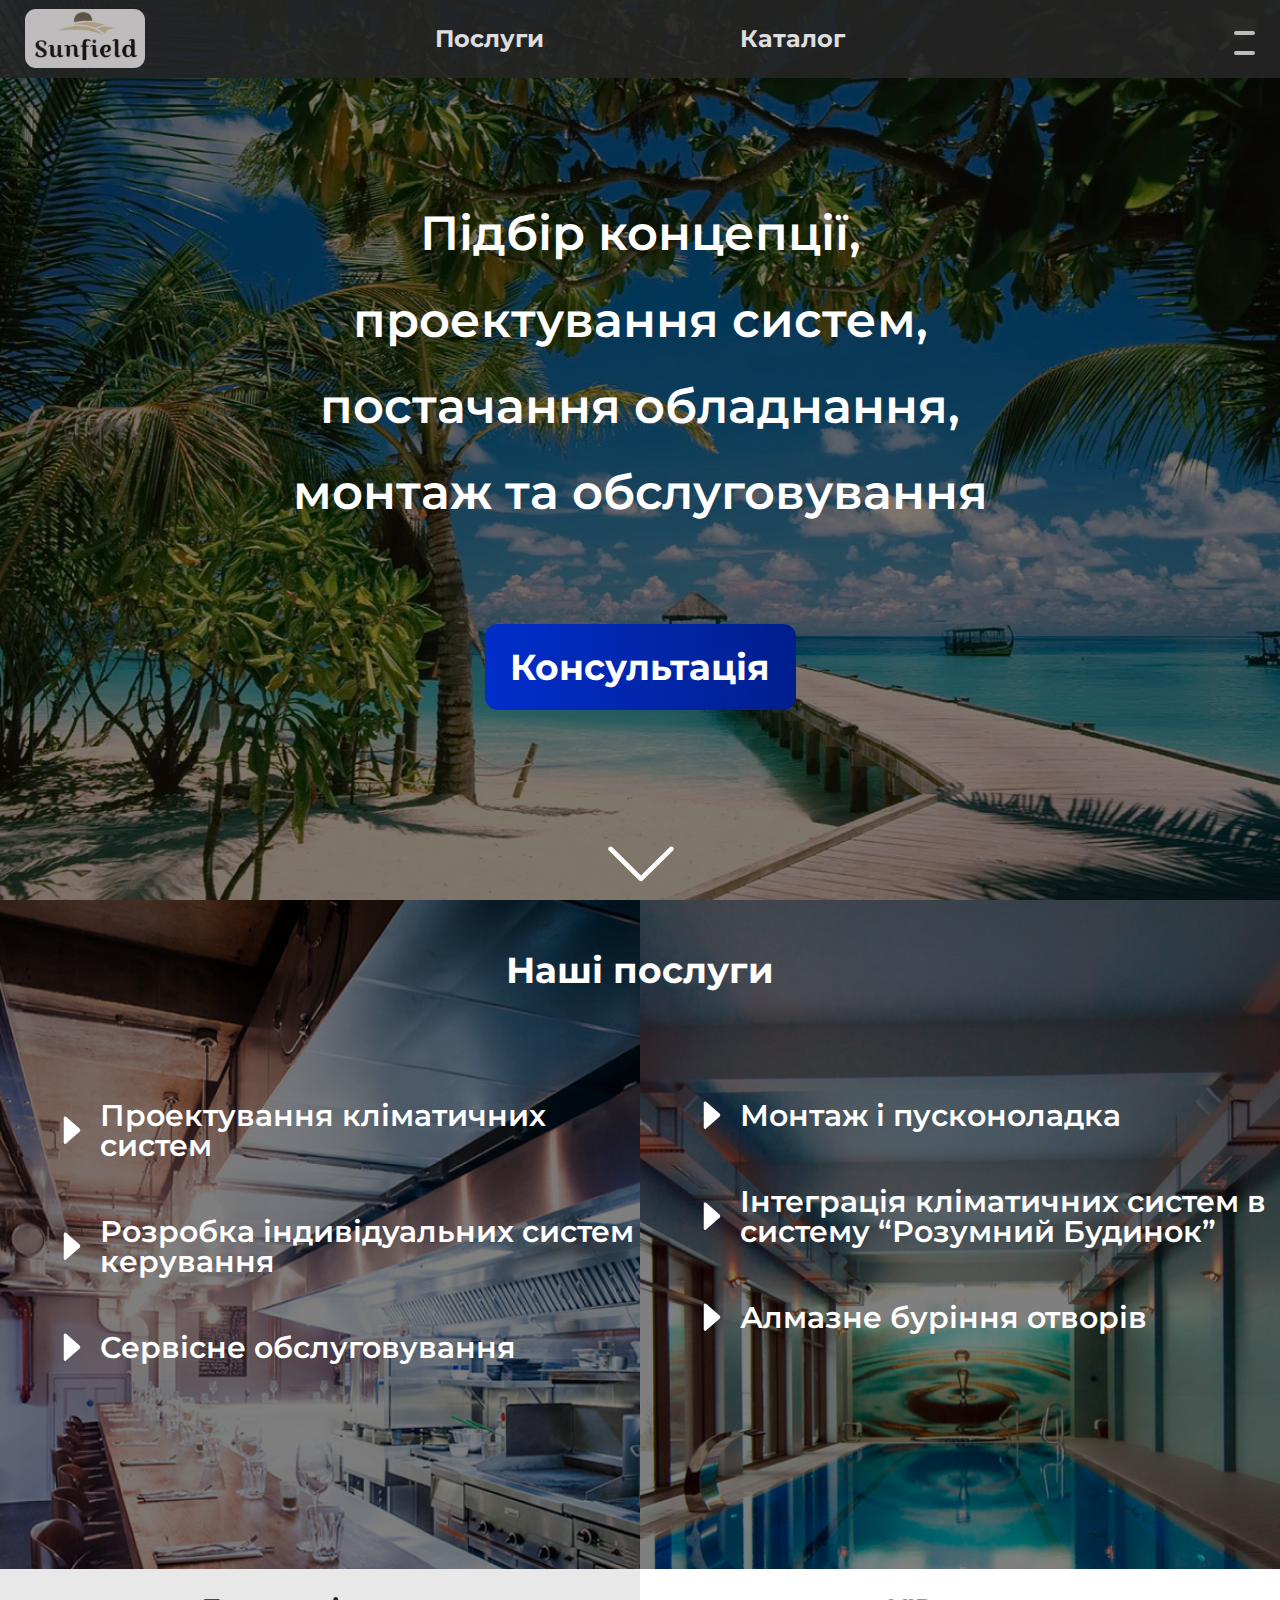
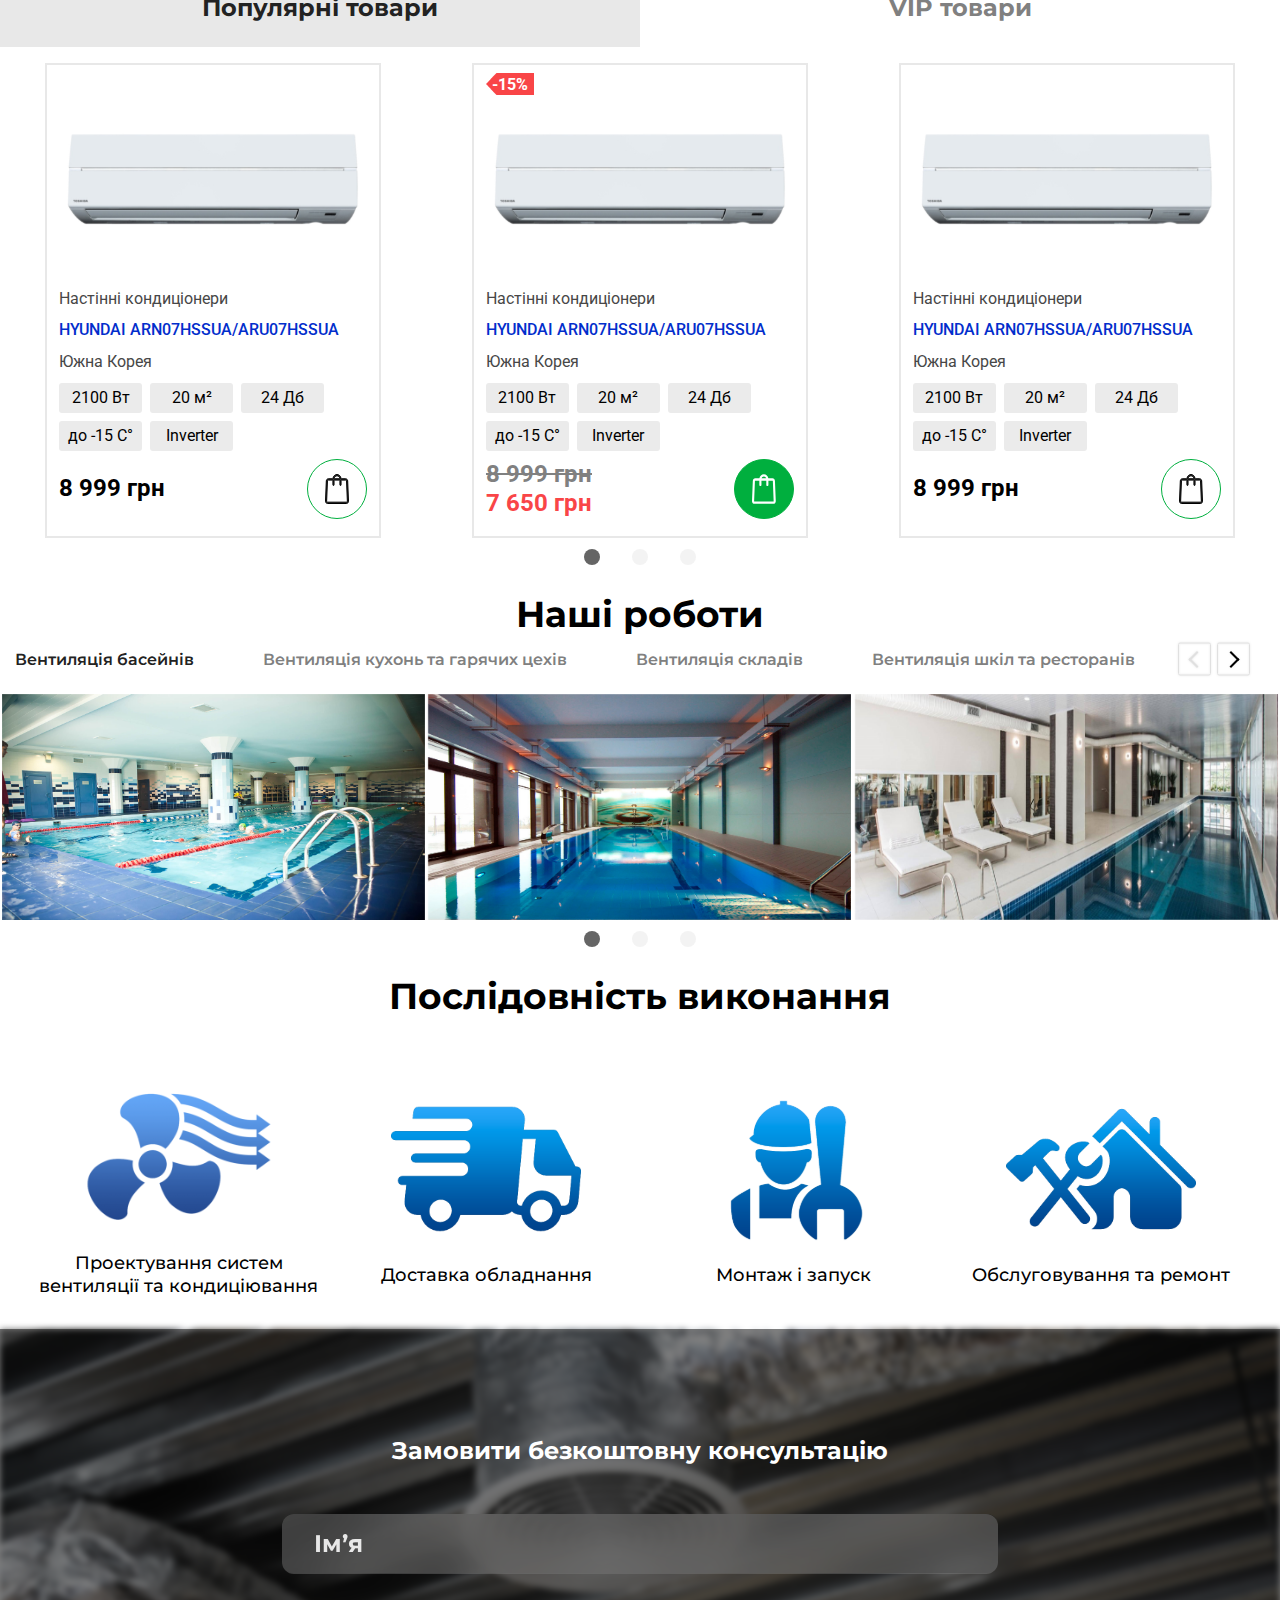
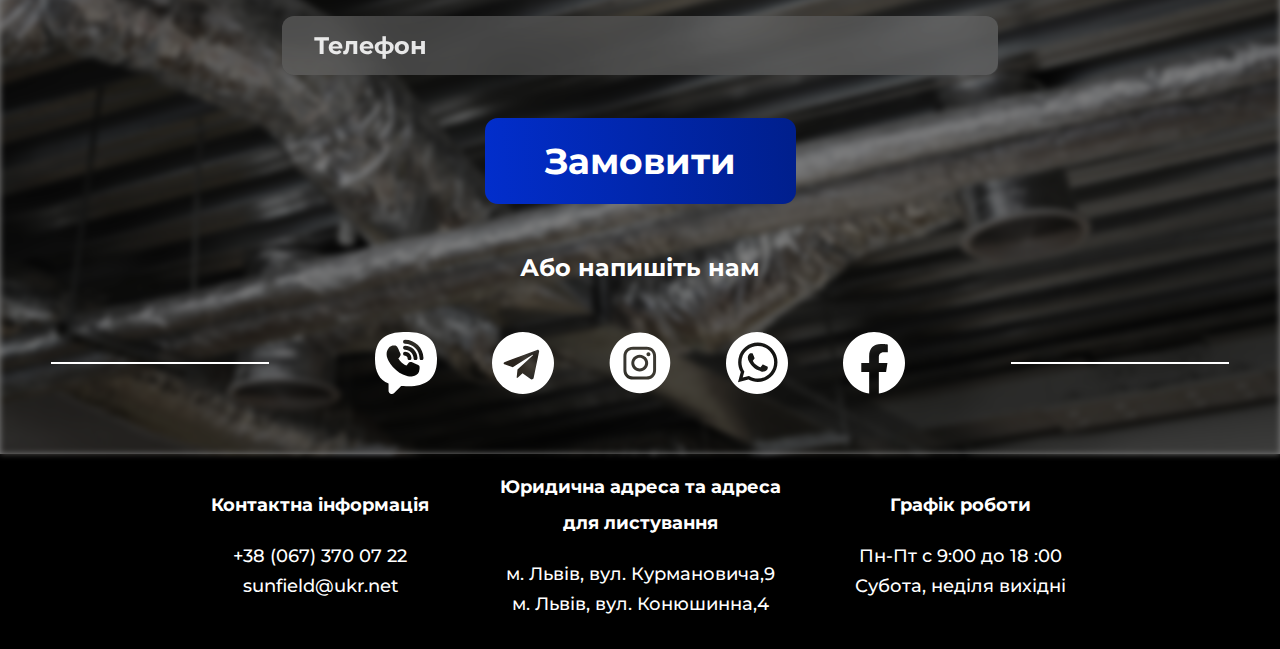
==== commit b5b4dcd2: "25-02" ====
--- a/index.html
+++ b/index.html
@@ -975,7 +975,7 @@
    <script src="js/modal.js"></script>
    <script src="/js/tabs.js"></script>
    <script>
-      document.querySelector('.btn-hamburger').addEventListener('click', function(e){
+      document.querySelector('.btn-hamburger-line').addEventListener('click', function(e){
          e.preventDefault();
          this.classList.toggle('active');
       });
--- a/css/main.css
+++ b/css/main.css
@@ -258,7 +258,6 @@
 .header .hamburger-menu .btn-hamburger .span-hamburger {
   display: block;
   position: absolute;
-  background: #BEBCBD;
   width: 100%;
   height: 4px;
   top: 15px;
@@ -275,81 +274,66 @@
   border-radius: 2px;
   right: 0;
   content: '';
+  -webkit-transition-duration: .5s, 2s, 5s;
+          transition-duration: .5s, 2s, 5s;
+  -webkit-transition-delay: 2s, .5s, 5s;
+          transition-delay: 2s, .5s, 5s;
 }
 
 .header .hamburger-menu .btn-hamburger .span-hamburger::before {
+  -webkit-transition: width .5s 0s, top 1s .5s, -webkit-transform 1s 1.5s;
+  transition: width .5s 0s, top 1s .5s, -webkit-transform 1s 1.5s;
+  transition: width .5s 0s, top 1s .5s, transform 1s 1.5s;
+  transition: width .5s 0s, top 1s .5s, transform 1s 1.5s, -webkit-transform 1s 1.5s;
   top: -10px;
 }
 
 .header .hamburger-menu .btn-hamburger .span-hamburger::after {
+  -webkit-transition: width .5s 0s, bottom 1s .5s, -webkit-transform 1s 1.5s;
+  transition: width .5s 0s, bottom 1s .5s, -webkit-transform 1s 1.5s;
+  transition: width .5s 0s, bottom 1s .5s, transform 1s 1.5s;
+  transition: width .5s 0s, bottom 1s .5s, transform 1s 1.5s, -webkit-transform 1s 1.5s;
   bottom: -10px;
 }
 
 .header .hamburger-menu .btn-hamburger:hover .span-hamburger::before, .header .hamburger-menu .btn-hamburger:hover .span-hamburger::after {
   width: 100%;
-  -webkit-transition-duration: .3s, .3s;
-          transition-duration: .3s, .3s;
-  -webkit-transition-delay: .3s, 0s;
-          transition-delay: .3s, 0s;
 }
 
 .header .hamburger-menu .btn-hamburger:not(:hover) .span-hamburger::before, .header .hamburger-menu .btn-hamburger:not(:hover) .span-hamburger::after {
   width: 80%;
-  -webkit-transition-duration: .3s, .3s;
-          transition-duration: .3s, .3s;
-  -webkit-transition-delay: .3s, .3s;
-          transition-delay: .3s, .3s;
-}
-
-.header .hamburger-menu .btn-hamburger-line .span-hamburger {
-  -webkit-transition: background 0s .3s;
-  transition: background 0s .3s;
-}
-
-.header .hamburger-menu .btn-hamburger-line .span-hamburger::before, .header .hamburger-menu .btn-hamburger-line .span-hamburger::after {
-  -webkit-transition-duration: .3s, .3s;
-          transition-duration: .3s, .3s;
-  -webkit-transition-delay: .3s, .3s;
-          transition-delay: .3s, .3s;
-}
-
-.header .hamburger-menu .btn-hamburger-line .span-hamburger::before {
-  -webkit-transition-property: top, -webkit-transform;
-  transition-property: top, -webkit-transform;
-  transition-property: transform, top;
-  transition-property: transform, top, -webkit-transform;
-  -webkit-transition-duration: .5s;
-          transition-duration: .5s;
-}
-
-.header .hamburger-menu .btn-hamburger-line .span-hamburger::after {
-  -webkit-transition-property: bottom, -webkit-transform;
-  transition-property: bottom, -webkit-transform;
-  transition-property: bottom, transform;
-  transition-property: bottom, transform, -webkit-transform;
-}
-
-.header .hamburger-menu .btn-hamburger-line.active .span-hamburger {
-  background: none;
-}
-
-.header .hamburger-menu .btn-hamburger-line.active .span-hamburger::before {
+}
+
+.header .hamburger-menu .btn-hamburger.active .span-hamburger::before {
   width: 100%;
   top: 0;
   -webkit-transform: rotate(-45deg);
           transform: rotate(-45deg);
 }
 
-.header .hamburger-menu .btn-hamburger-line.active .span-hamburger::after {
+.header .hamburger-menu .btn-hamburger:not(.active) .span-hamburger::before {
+  width: 80%;
+  top: -10px;
+  -webkit-transition: width .5s 3s, top 2s 1s, -webkit-transform 1s 1s;
+  transition: width .5s 3s, top 2s 1s, -webkit-transform 1s 1s;
+  transition: width .5s 3s, top 2s 1s, transform 1s 1s;
+  transition: width .5s 3s, top 2s 1s, transform 1s 1s, -webkit-transform 1s 1s;
+}
+
+.header .hamburger-menu .btn-hamburger.active .span-hamburger::after {
   width: 100%;
   bottom: 0;
   -webkit-transform: rotate(45deg);
           transform: rotate(45deg);
 }
 
-.header .hamburger-menu .btn-hamburger-line.active .span-hamburger::before, .header .hamburger-menu .btn-hamburger-line.active .span-hamburger::after {
-  -webkit-transition-delay: .3s, .3s;
-          transition-delay: .3s, .3s;
+.header .hamburger-menu .btn-hamburger:not(.active) .span-hamburger::after {
+  width: 80%;
+  bottom: -10px;
+  -webkit-transition: width .5s 3s, top 2s 1s, -webkit-transform 1s 1s;
+  transition: width .5s 3s, top 2s 1s, -webkit-transform 1s 1s;
+  transition: width .5s 3s, top 2s 1s, transform 1s 1s;
+  transition: width .5s 3s, top 2s 1s, transform 1s 1s, -webkit-transform 1s 1s;
 }
 
 /*------------------------------------footer---------------------------------*/
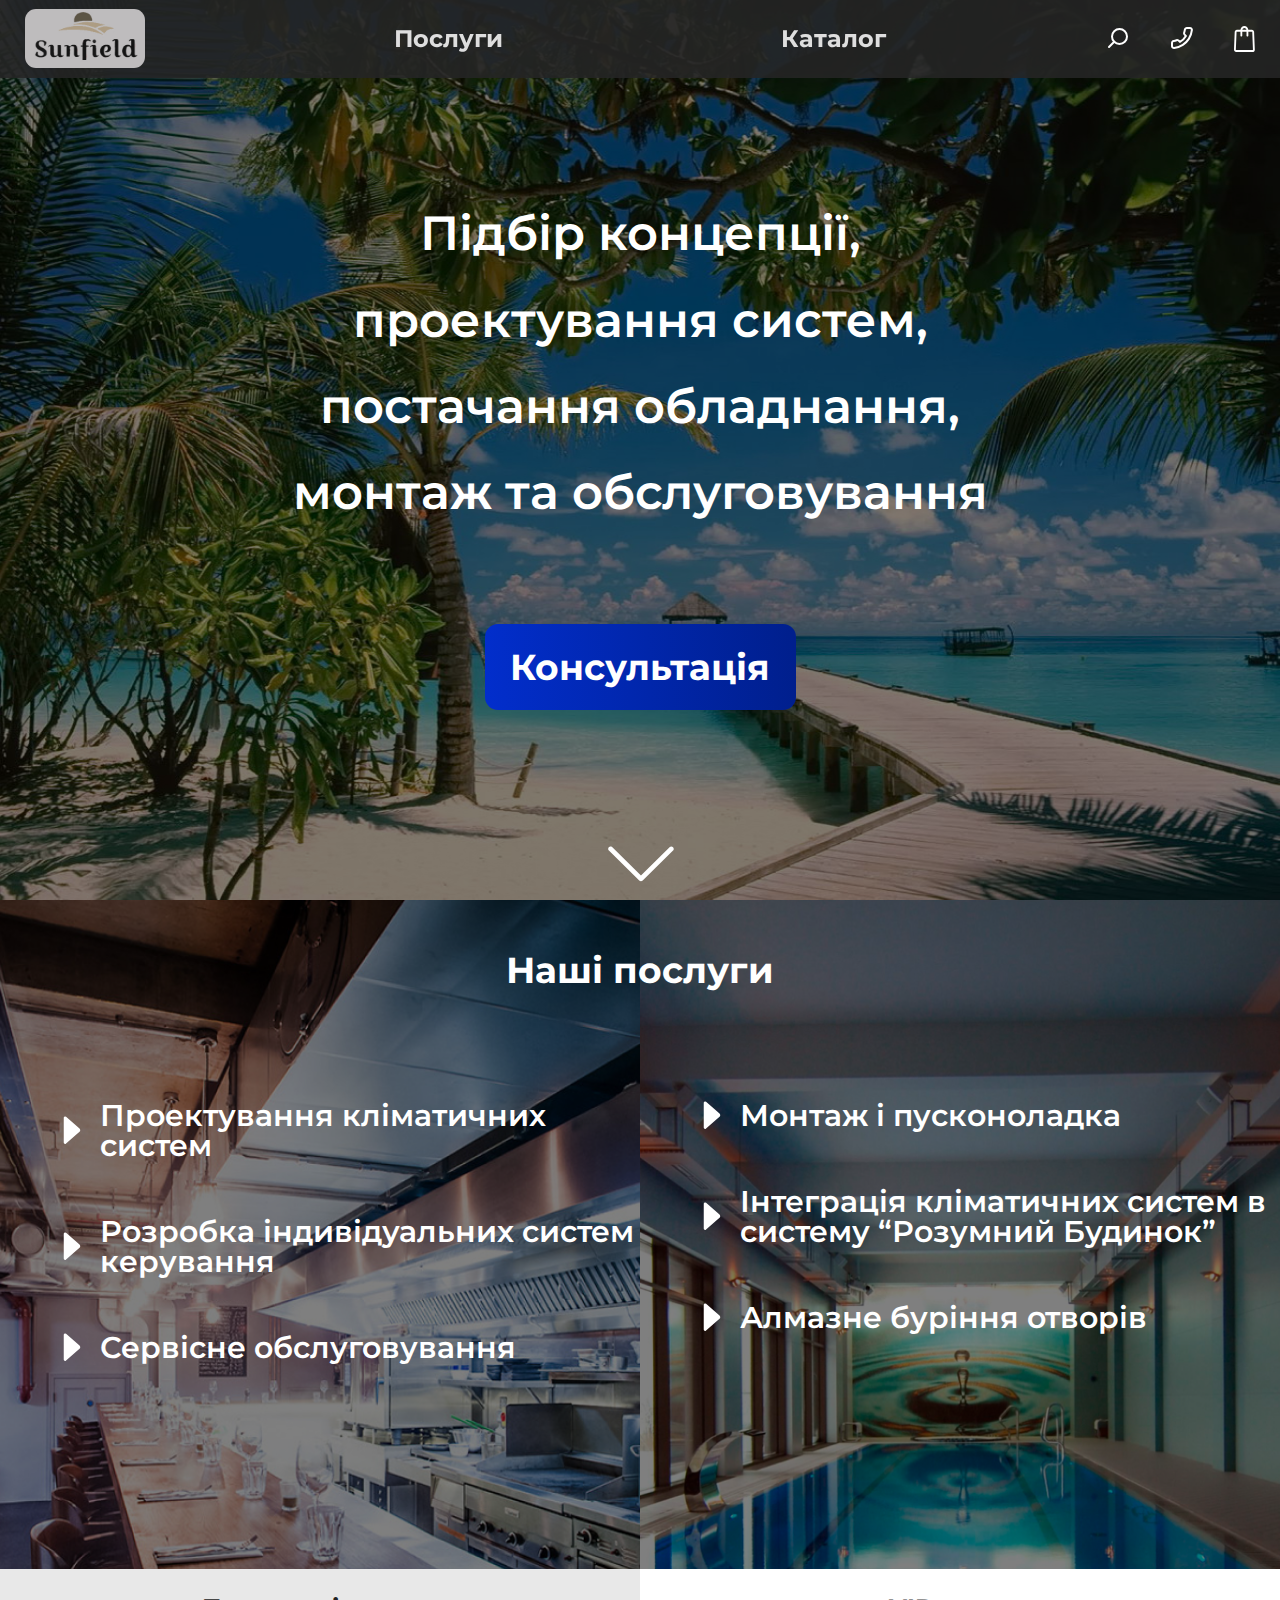
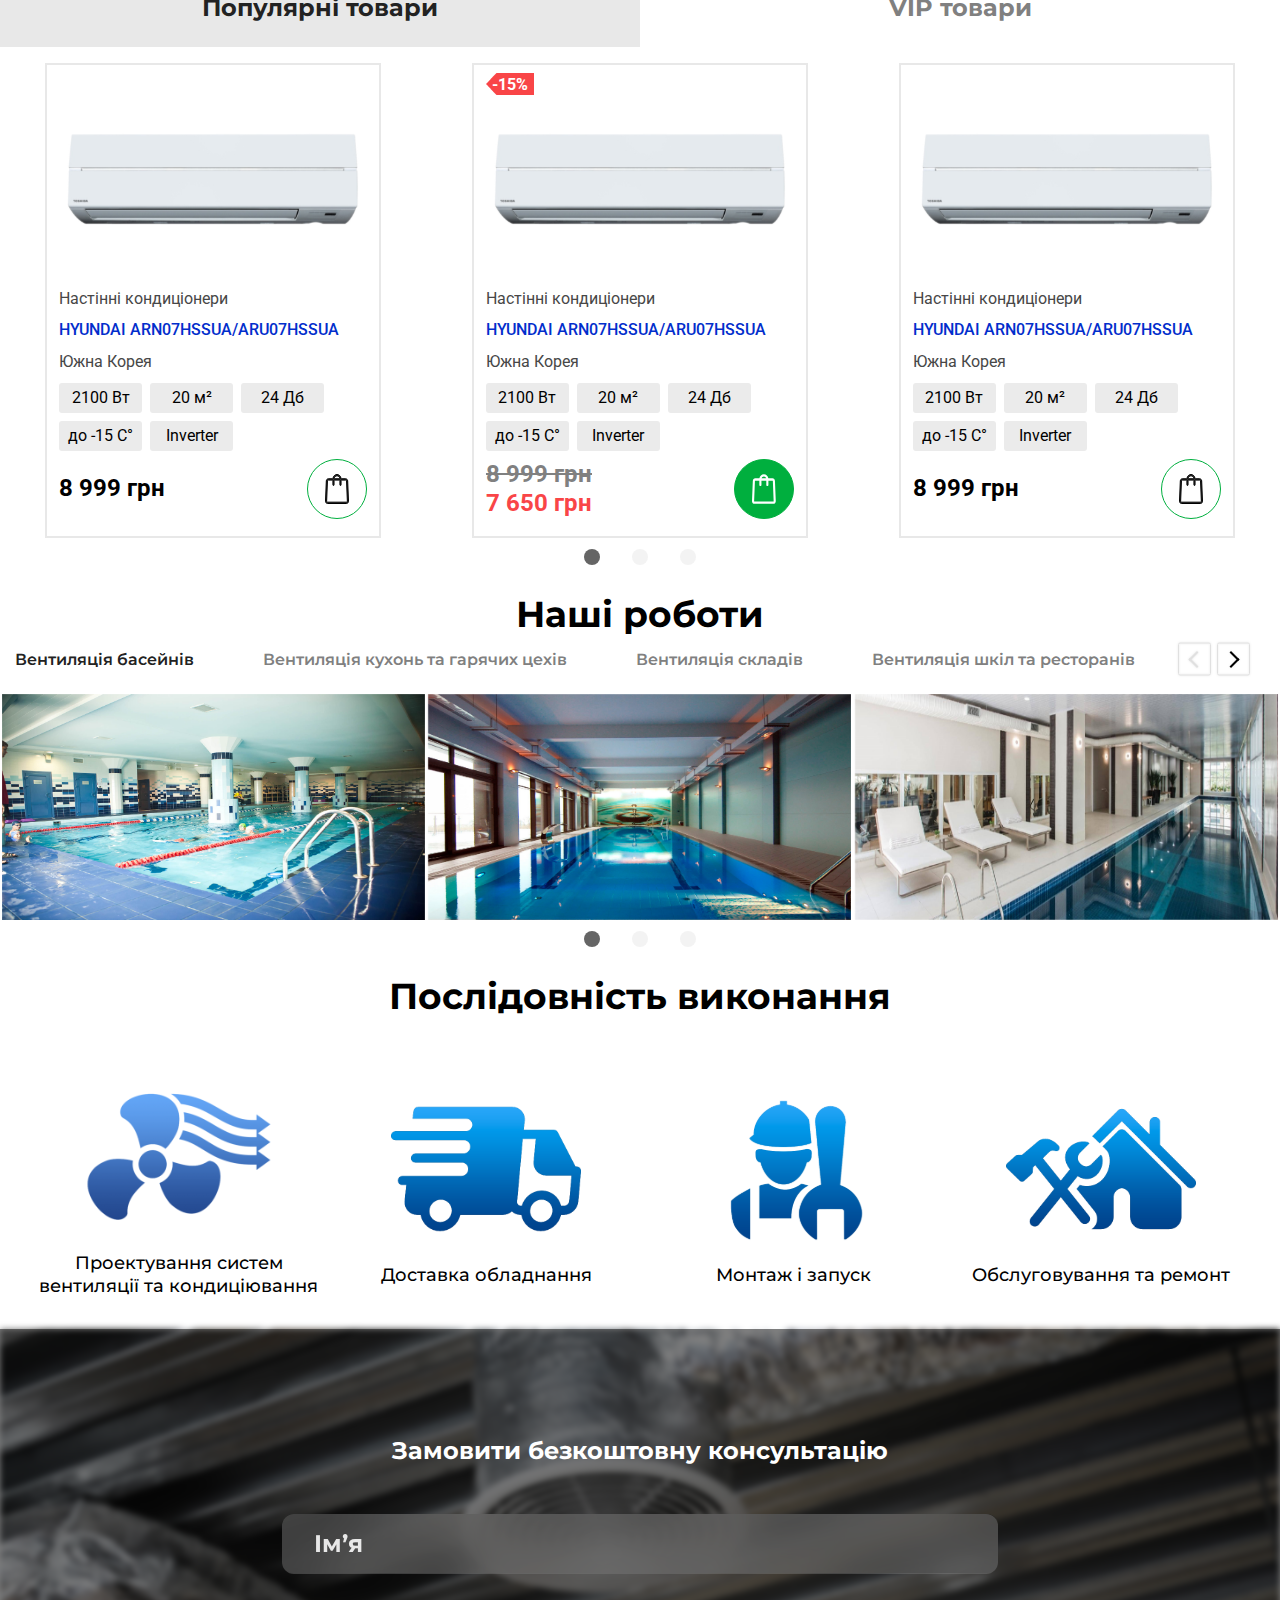
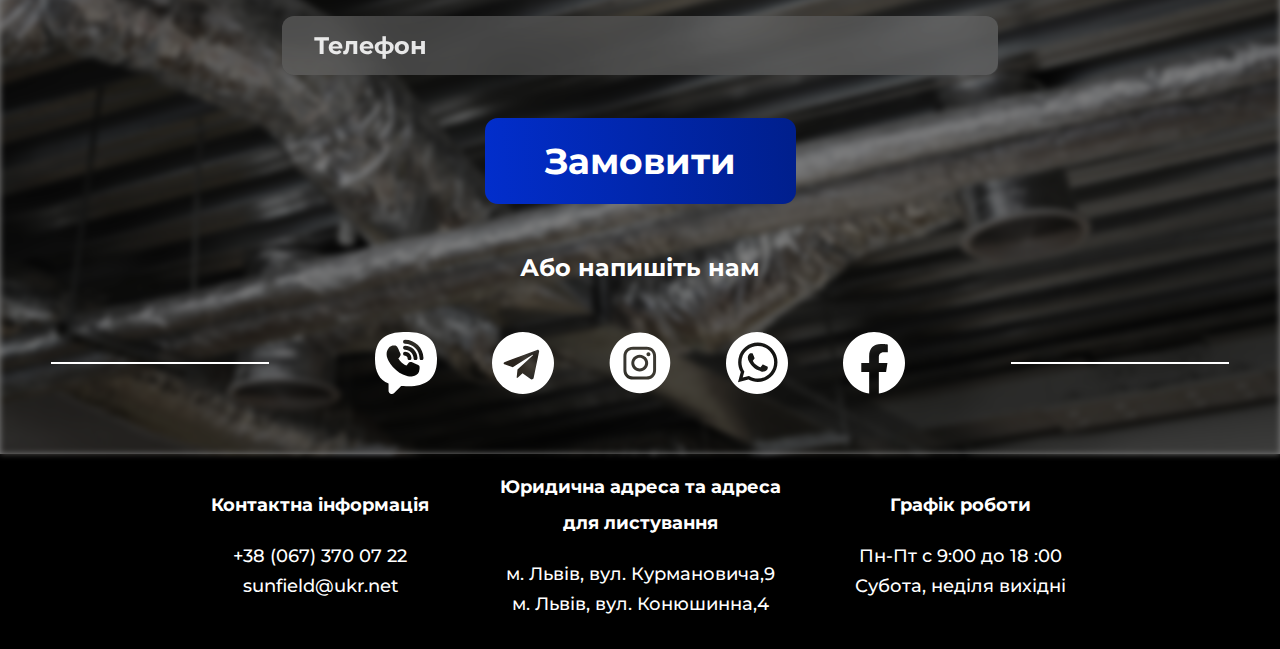
==== commit e7642a7e: "27-02" ====
--- a/index.html
+++ b/index.html
@@ -17,37 +17,33 @@
 </head>
 <body>
   <div class="main-wrapper">
-      <header class="header row no-gutters align-items-center justify-content-between">
-         <div class="col">
+      <header class="header">
+         <div class="nav-menu-mobile">
             <div class="logo"><a href="index.html"><img src="/ico/logo1.svg" alt=""></a></div>
             <!-- /.logo -->
+            <div class="hamburger-menu"><button class="btn-hamburger btn-hamburger-line"><span class="span-hamburger"></span></button></div>
          </div>
-         <!-- /.col -->
-         <div class="col">
-            <nav class="nav-menu">
-               <ul class="menu">
-                  <li class="menu-item"><a href="index_services.html">Послуги</a></li>
-                  <!-- /.menu-item -->
-                  <li class="menu-item"><a href="index_catalog.html">Каталог</a></li>
-                  <!-- /.menu-item -->
-               </ul>
-               <!-- /.menu -->
-            </nav>
-            <!-- /.nav-menu -->
-         </div>
-         <!-- /.col -->
-         <div class="col">
-            <div class="hamburger-menu"><button class="btn-hamburger btn-hamburger-line"><span class="span-hamburger"></span></button></div>
+         <!-- /.nav-menu-mobile -->
+         <nav class="nav-menu">
+            <div class="logo"><a href="index.html"><img src="/ico/logo1.svg" alt=""></a></div>
+            <!-- /.logo -->
+            <ul class="menu">
+               <li class="menu-item"><a href="index_services.html">Послуги</a></li>
+               <!-- /.menu-item -->
+               <li class="menu-item"><a href="index_catalog.html">Каталог</a></li>
+               <!-- /.menu-item -->
+            </ul>
+            <!-- /.menu -->
             <div class="icons">
                <div class="search">
                   <!-- <form action="#">
-                     <img src="/ico/search_icon.svg" alt="search">
-                     <input type="text" name="search" >
-                     <button type="submit"><img src="/ico/search_icon.svg" alt="search"></button>
-                  </form> -->
+                                          <img src="/ico/search_icon.svg" alt="search">
+                                          <input type="text" name="search" >
+                                          <button type="submit"><img src="/ico/search_icon.svg" alt="search"></button>
+                                       </form> -->
                   <img src="/ico/search_icon.svg" alt="search">
                </div>
-               
+         
                <div class="phone-link">
                   <img src="/ico/phone_icon.svg" alt="phone" class="img-phone">
                   <div class="phone-info">
@@ -55,17 +51,15 @@
                      <a href="mailto:sunfield@ukr.net">sunfield@ukr.net</a>
                      <p>м. Львів, вул. Конюшинна 4</p>
                   </div>
-               </div> 
+               </div>
                <a href="#"><img src="/ico/shopping_bag_2 (2).svg" alt="bag"></a>
-               
-            </div>
-            <!-- /.icons -->
-            
-         </div>
-         <!-- /.col -->
-        
-      </header><!-- /.row align-items-center justify-content-between -->
+         
+            </div>
+         </nav>
+         <!-- /.nav-menu -->
+      </header>
       <main class="main-block">
+         <!-- section1 -->
          <section class="section1 row no-gutters  justify-content-center">
                <div class="col-12 col-lg-7 block">
                   <h1>Підбір концепції, проектування систем, постачання обладнання, монтаж та обслуговування</h1>
@@ -75,6 +69,7 @@
                </div>
                <!-- /.col col-md-6 -->
          </section>
+         <!-- section2 -->
          <section class="section2">
             <div class="row justify-content-center">
                <h2>Наші послуги</h2>
@@ -974,11 +969,6 @@
    <script src="/js/slider.js"></script>
    <script src="js/modal.js"></script>
    <script src="/js/tabs.js"></script>
-   <script>
-      document.querySelector('.btn-hamburger-line').addEventListener('click', function(e){
-         e.preventDefault();
-         this.classList.toggle('active');
-      });
-   </script>
+   <script src="/js/adaptiv-menu.js"></script>
 </body>
 </html>--- a/css/main.css
+++ b/css/main.css
@@ -116,13 +116,20 @@
 .header {
   font-family: 'Montserrat', sans-serif;
   min-height: 78px;
-  position: absolute;
+  position: fixed;
   top: 0;
   left: 0;
   background-color: rgba(37, 37, 37, 0.9);
   width: 100%;
   padding: 0 25px;
   z-index: 3;
+  display: -webkit-box;
+  display: -ms-flexbox;
+  display: flex;
+  -webkit-box-orient: vertical;
+  -webkit-box-direction: normal;
+      -ms-flex-direction: column;
+          flex-direction: column;
 }
 
 .header .logo {
@@ -135,6 +142,19 @@
   width: 100%;
 }
 
+.header .nav-menu {
+  display: -ms-grid;
+  display: grid;
+  -ms-grid-columns: 30% 40% 30%;
+      grid-template-columns: 30% 40% 30%;
+  -ms-flex-line-pack: center;
+      align-content: center;
+  /* height: 100%; */
+  -webkit-box-flex: 1;
+      -ms-flex-positive: 1;
+          flex-grow: 1;
+}
+
 .header .nav-menu .menu {
   display: -webkit-box;
   display: -ms-flexbox;
@@ -142,6 +162,10 @@
   -webkit-box-pack: justify;
       -ms-flex-pack: justify;
           justify-content: space-between;
+  -webkit-box-align: center;
+      -ms-flex-align: center;
+          align-items: center;
+  width: 100%;
 }
 
 .header .nav-menu .menu .menu-item a {
@@ -151,21 +175,22 @@
   color: #DEDEDE;
 }
 
-.header .icons {
-  display: -webkit-box;
-  display: -ms-flexbox;
-  display: flex;
-  visibility: hidden;
+.header .nav-menu .icons {
+  display: -webkit-box;
+  display: -ms-flexbox;
+  display: flex;
   -webkit-box-pack: end;
       -ms-flex-pack: end;
           justify-content: flex-end;
-}
-
-.header .icons img {
+  -ms-flex-item-align: center;
+      align-self: center;
+}
+
+.header .nav-menu .icons img {
   margin-left: 40px;
 }
 
-.header .icons .phone-link {
+.header .nav-menu .icons .phone-link {
   font-size: 14px;
   font-style: normal;
   font-weight: 500;
@@ -176,7 +201,7 @@
   cursor: pointer;
 }
 
-.header .icons .phone-link .phone-info {
+.header .nav-menu .icons .phone-link .phone-info {
   position: absolute;
   display: -webkit-box;
   display: -ms-flexbox;
@@ -204,7 +229,7 @@
   opacity: 0;
 }
 
-.header .icons .phone-link .phone-info::after {
+.header .nav-menu .icons .phone-link .phone-info::after {
   content: '';
   position: absolute;
   border: 0 solid transparent;
@@ -216,11 +241,11 @@
           transform: translate(-50%, 0);
 }
 
-.header .icons .phone-link .phone-info a {
+.header .nav-menu .icons .phone-link .phone-info a {
   color: #ffffff;
 }
 
-.header .icons .phone-link:hover .phone-info {
+.header .nav-menu .icons .phone-link:hover .phone-info {
   visibility: visible;
   opacity: 1;
   -webkit-transition: all 1s ease;
@@ -228,7 +253,7 @@
   margin-top: 10px;
 }
 
-.header .icons .phone-link:not(:hover) .phone-info {
+.header .nav-menu .icons .phone-link:not(:hover) .phone-info {
   -webkit-transition: all 1s ease;
   transition: all 1s ease;
 }
@@ -258,11 +283,14 @@
 .header .hamburger-menu .btn-hamburger .span-hamburger {
   display: block;
   position: absolute;
+  background: #BEBCBD;
   width: 100%;
   height: 4px;
-  top: 15px;
+  top: 0;
   right: 0;
   border-radius: 2px;
+  -webkit-transition: background .3s .3s;
+  transition: background .3s .3s;
 }
 
 .header .hamburger-menu .btn-hamburger .span-hamburger::before, .header .hamburger-menu .btn-hamburger .span-hamburger::after {
@@ -274,25 +302,21 @@
   border-radius: 2px;
   right: 0;
   content: '';
-  -webkit-transition-duration: .5s, 2s, 5s;
-          transition-duration: .5s, 2s, 5s;
-  -webkit-transition-delay: 2s, .5s, 5s;
-          transition-delay: 2s, .5s, 5s;
 }
 
 .header .hamburger-menu .btn-hamburger .span-hamburger::before {
-  -webkit-transition: width .5s 0s, top 1s .5s, -webkit-transform 1s 1.5s;
-  transition: width .5s 0s, top 1s .5s, -webkit-transform 1s 1.5s;
-  transition: width .5s 0s, top 1s .5s, transform 1s 1.5s;
-  transition: width .5s 0s, top 1s .5s, transform 1s 1.5s, -webkit-transform 1s 1.5s;
+  -webkit-transition: width .5s 0s, top .5s .3s, -webkit-transform .5s 0s;
+  transition: width .5s 0s, top .5s .3s, -webkit-transform .5s 0s;
+  transition: width .5s 0s, top .5s .3s, transform .5s 0s;
+  transition: width .5s 0s, top .5s .3s, transform .5s 0s, -webkit-transform .5s 0s;
   top: -10px;
 }
 
 .header .hamburger-menu .btn-hamburger .span-hamburger::after {
-  -webkit-transition: width .5s 0s, bottom 1s .5s, -webkit-transform 1s 1.5s;
-  transition: width .5s 0s, bottom 1s .5s, -webkit-transform 1s 1.5s;
-  transition: width .5s 0s, bottom 1s .5s, transform 1s 1.5s;
-  transition: width .5s 0s, bottom 1s .5s, transform 1s 1.5s, -webkit-transform 1s 1.5s;
+  -webkit-transition: width .5s 0s, bottom .5s .3s, -webkit-transform .5s 0s;
+  transition: width .5s 0s, bottom .5s .3s, -webkit-transform .5s 0s;
+  transition: width .5s 0s, bottom .5s .3s, transform .5s 0s;
+  transition: width .5s 0s, bottom .5s .3s, transform .5s 0s, -webkit-transform .5s 0s;
   bottom: -10px;
 }
 
@@ -302,6 +326,12 @@
 
 .header .hamburger-menu .btn-hamburger:not(:hover) .span-hamburger::before, .header .hamburger-menu .btn-hamburger:not(:hover) .span-hamburger::after {
   width: 80%;
+}
+
+.header .hamburger-menu .btn-hamburger.active .span-hamburger {
+  background: transparent;
+  -webkit-transition: background .2s .2s;
+  transition: background .2s .2s;
 }
 
 .header .hamburger-menu .btn-hamburger.active .span-hamburger::before {
@@ -309,15 +339,10 @@
   top: 0;
   -webkit-transform: rotate(-45deg);
           transform: rotate(-45deg);
-}
-
-.header .hamburger-menu .btn-hamburger:not(.active) .span-hamburger::before {
-  width: 80%;
-  top: -10px;
-  -webkit-transition: width .5s 3s, top 2s 1s, -webkit-transform 1s 1s;
-  transition: width .5s 3s, top 2s 1s, -webkit-transform 1s 1s;
-  transition: width .5s 3s, top 2s 1s, transform 1s 1s;
-  transition: width .5s 3s, top 2s 1s, transform 1s 1s, -webkit-transform 1s 1s;
+  -webkit-transition: top .5s 0s, -webkit-transform .5s .5s;
+  transition: top .5s 0s, -webkit-transform .5s .5s;
+  transition: top .5s 0s, transform .5s .5s;
+  transition: top .5s 0s, transform .5s .5s, -webkit-transform .5s .5s;
 }
 
 .header .hamburger-menu .btn-hamburger.active .span-hamburger::after {
@@ -325,15 +350,10 @@
   bottom: 0;
   -webkit-transform: rotate(45deg);
           transform: rotate(45deg);
-}
-
-.header .hamburger-menu .btn-hamburger:not(.active) .span-hamburger::after {
-  width: 80%;
-  bottom: -10px;
-  -webkit-transition: width .5s 3s, top 2s 1s, -webkit-transform 1s 1s;
-  transition: width .5s 3s, top 2s 1s, -webkit-transform 1s 1s;
-  transition: width .5s 3s, top 2s 1s, transform 1s 1s;
-  transition: width .5s 3s, top 2s 1s, transform 1s 1s, -webkit-transform 1s 1s;
+  -webkit-transition: bottom .5s 0s, -webkit-transform .5s .5s;
+  transition: bottom .5s 0s, -webkit-transform .5s .5s;
+  transition: bottom .5s 0s, transform .5s .5s;
+  transition: bottom .5s 0s, transform .5s .5s, -webkit-transform .5s .5s;
 }
 
 /*------------------------------------footer---------------------------------*/
@@ -444,7 +464,7 @@
   color: #ffffff;
   font-family: 'Montserrat', sans-serif;
   position: relative;
-  z-index: 3;
+  z-index: 2;
   min-height: 660px;
   display: -webkit-box;
   display: -ms-flexbox;
@@ -2271,6 +2291,10 @@
   margin: 16px;
 }
 
+.section-product .order > div {
+  margin-bottom: 0;
+}
+
 .section-product .order .order-number {
   font-size: 16px;
   text-align: center;
@@ -2304,7 +2328,41 @@
   cursor: pointer;
 }
 
-.section-product .order .order-soc-seti {
+.section-product .block-product-info {
+  background: #FFFFFF;
+  border: 2px solid #E8E8E8;
+  font-family: 'Roboto',sans-serif;
+  letter-spacing: 0em;
+  text-align: left;
+  color: #000000;
+  padding: 10px;
+  margin-bottom: 20px;
+}
+
+.section-product .block-product-info h2 {
+  font-size: 24px;
+  font-style: normal;
+  font-weight: 700;
+  line-height: 1.2;
+  letter-spacing: 0em;
+  text-align: left;
+}
+
+.section-product .block-product-info p,
+.section-product .block-product-info h3 {
+  font-size: 16px;
+  font-style: normal;
+  font-weight: 400;
+  line-height: 2;
+  letter-spacing: 0em;
+  text-align: left;
+}
+
+.section-product .block-product-info p {
+  margin-bottom: 30px;
+}
+
+.order-soc-seti {
   display: -webkit-box;
   display: -ms-flexbox;
   display: flex;
@@ -2318,52 +2376,18 @@
   margin-bottom: 0;
 }
 
-.section-product .order .order-soc-seti h3 {
+.order-soc-seti h3 {
   text-align: center;
   margin-bottom: 20px;
 }
 
-.section-product .order .order-soc-seti .soc-icons {
+.order-soc-seti .soc-icons {
   display: -webkit-box;
   display: -ms-flexbox;
   display: flex;
   -webkit-box-pack: justify;
       -ms-flex-pack: justify;
           justify-content: space-between;
-}
-
-.section-product .block-product-info {
-  background: #FFFFFF;
-  border: 2px solid #E8E8E8;
-  font-family: 'Roboto',sans-serif;
-  letter-spacing: 0em;
-  text-align: left;
-  color: #000000;
-  padding: 10px;
-  margin-bottom: 20px;
-}
-
-.section-product .block-product-info h2 {
-  font-size: 24px;
-  font-style: normal;
-  font-weight: 700;
-  line-height: 1.2;
-  letter-spacing: 0em;
-  text-align: left;
-}
-
-.section-product .block-product-info p,
-.section-product .block-product-info h3 {
-  font-size: 16px;
-  font-style: normal;
-  font-weight: 400;
-  line-height: 2;
-  letter-spacing: 0em;
-  text-align: left;
-}
-
-.section-product .block-product-info p {
-  margin-bottom: 30px;
 }
 
 /*-----------------section-similar-product----------------------------*/
@@ -2445,6 +2469,71 @@
   border-color: #E0E0E0;
 }
 
+.section-order .order-registration {
+  border: 1px solid black;
+  font-family: 'Montserrat',sans-serif;
+  line-height: 1.2;
+  font-style: normal;
+  letter-spacing: 0em;
+  text-align: left;
+}
+
+.section-order .order-registration .order-info {
+  color: #222222;
+}
+
+.section-order .order-registration .order-info .order-title {
+  background: #E9E9E9;
+  border-bottom: 2px solid #C9C9C9;
+  padding: 10px;
+}
+
+.section-order .order-registration .order-info .order-title h3 {
+  font-size: 24px;
+  font-weight: 700;
+  margin-bottom: 15px;
+}
+
+.section-order .order-registration .order-info .order-title .order-item {
+  font-size: 16px;
+  font-weight: 400;
+  display: -ms-grid;
+  display: grid;
+  -ms-grid-columns: 90% 10%;
+      grid-template-columns: 90% 10%;
+  row-gap: 10px;
+}
+
+.section-order .order-registration .order-info .order-price {
+  display: -webkit-box;
+  display: -ms-flexbox;
+  display: flex;
+  -webkit-box-pack: justify;
+      -ms-flex-pack: justify;
+          justify-content: space-between;
+  -webkit-box-align: center;
+      -ms-flex-align: center;
+          align-items: center;
+  background: #E9E9E9;
+}
+
+.section-order .order-registration .order-info .order-price h3 {
+  font-size: 18px;
+  font-weight: 700;
+}
+
+.section-order .order-registration .order-info .order-price .price {
+  font-size: 24px;
+  font-weight: 700;
+  color: #1C3998;
+  text-align: right;
+}
+
+.section-order .order-detalis {
+  border: 1px solid black;
+  background-color: antiquewhite;
+}
+
 @media (max-width: 1024px) {
   h2 {
     font-size: 24px;
@@ -2590,6 +2679,117 @@
   .header .logo {
     width: 66px;
     height: 32px;
+  }
+  .header .nav-menu {
+    position: fixed;
+    top: 48px;
+    background: #252525;
+    z-index: 10;
+    height: 100vh;
+    right: -320px;
+    display: -webkit-box;
+    display: -ms-flexbox;
+    display: flex;
+    -webkit-box-orient: vertical;
+    -webkit-box-direction: normal;
+        -ms-flex-direction: column;
+            flex-direction: column;
+    -webkit-box-align: center;
+        -ms-flex-align: center;
+            align-items: center;
+    width: 320px;
+    -webkit-transition: right 1s;
+    transition: right 1s;
+  }
+  .header .nav-menu.active::before {
+    position: fixed;
+    content: '';
+    top: 48px;
+    bottom: 0;
+    left: 0;
+    right: 0;
+    background-color: rgba(37, 37, 37, 0.7);
+    z-index: -1;
+  }
+  .header .nav-menu.active {
+    right: 0;
+  }
+  .header .nav-menu .menu {
+    -webkit-box-orient: vertical;
+    -webkit-box-direction: normal;
+        -ms-flex-direction: column;
+            flex-direction: column;
+  }
+  .header .nav-menu .icons {
+    -webkit-box-orient: vertical;
+    -webkit-box-direction: normal;
+        -ms-flex-direction: column;
+            flex-direction: column;
+  }
+  .header .nav-menu .icons > a {
+    text-align: center;
+    margin-bottom: 10px;
+  }
+  .header .nav-menu .icons img {
+    margin-left: 0;
+  }
+  .header .nav-menu .icons .search {
+    text-align: center;
+    -webkit-box-ordinal-group: 2;
+        -ms-flex-order: 1;
+            order: 1;
+  }
+  .header .nav-menu .icons .phone-link {
+    display: -webkit-box;
+    display: -ms-flexbox;
+    display: flex;
+    -webkit-box-orient: vertical;
+    -webkit-box-direction: normal;
+        -ms-flex-direction: column;
+            flex-direction: column;
+  }
+  .header .nav-menu .icons .phone-link img {
+    display: none;
+  }
+  .header .nav-menu .icons .phone-link .phone-info {
+    position: relative;
+    visibility: visible;
+    opacity: 1;
+    background: transparent;
+    width: -webkit-fit-content;
+    width: -moz-fit-content;
+    width: fit-content;
+    height: -webkit-fit-content;
+    height: -moz-fit-content;
+    height: fit-content;
+    margin: 10px 0;
+    right: inherit;
+    -webkit-transform: none;
+            transform: none;
+    border: none;
+  }
+  .header .nav-menu .icons .phone-link .phone-info::after {
+    display: none;
+  }
+  .header .nav-menu .icons .phone-link .phone-info a {
+    margin-bottom: 10px;
+  }
+  .header .nav-menu .logo {
+    display: none;
+  }
+  .header .nav-menu-mobile {
+    display: -webkit-box;
+    display: -ms-flexbox;
+    display: flex;
+    -webkit-box-pack: justify;
+        -ms-flex-pack: justify;
+            justify-content: space-between;
+    -webkit-box-align: center;
+        -ms-flex-align: center;
+            align-items: center;
+    -webkit-box-flex: 1;
+        -ms-flex-positive: 1;
+            flex-grow: 1;
   }
   btn-blue {
     font-size: 18px;
@@ -2980,6 +3180,10 @@
 }
 
 @media (min-width: 768px) {
+  /*-----------------header--------------------*/
+  header .nav-menu-mobile {
+    display: none;
+  }
   /*---------------------   page-product------------------------------*/
   .section-product .block-product-main .product-slider {
     margin-right: 12px;
